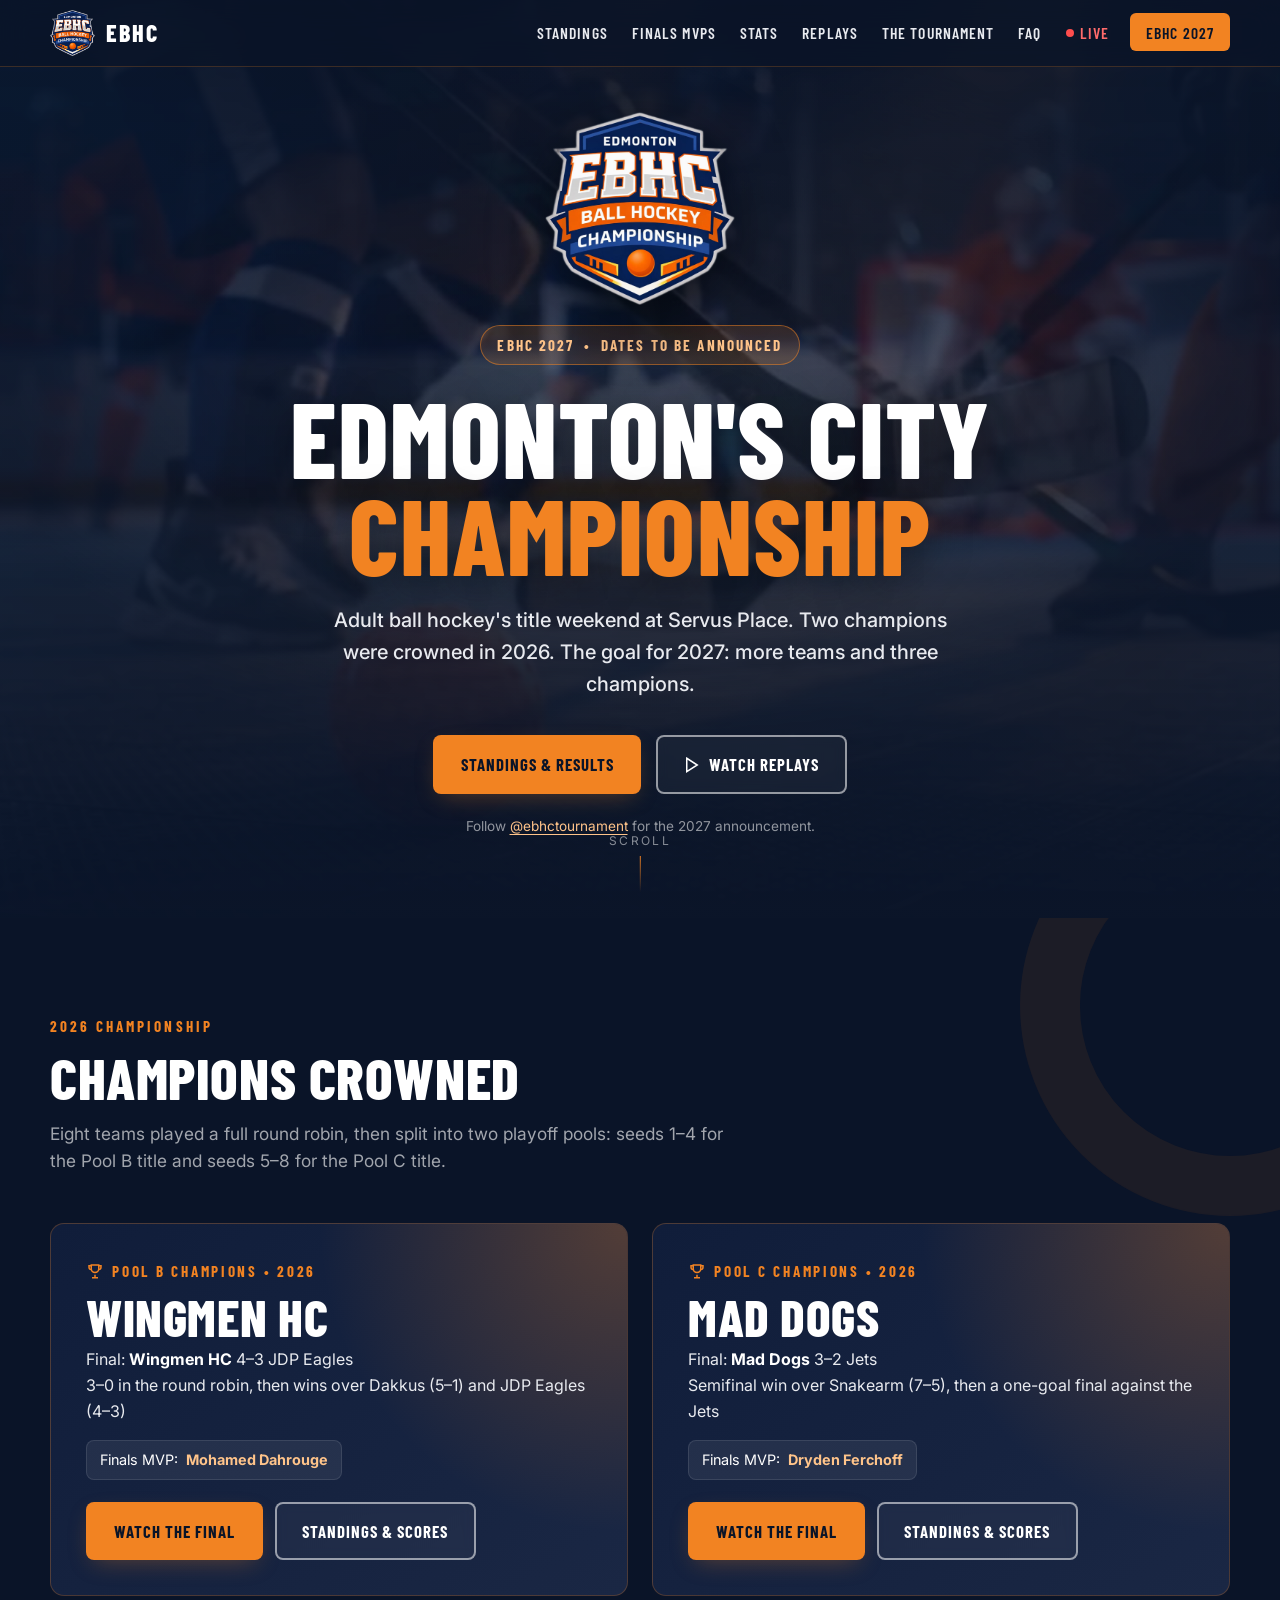
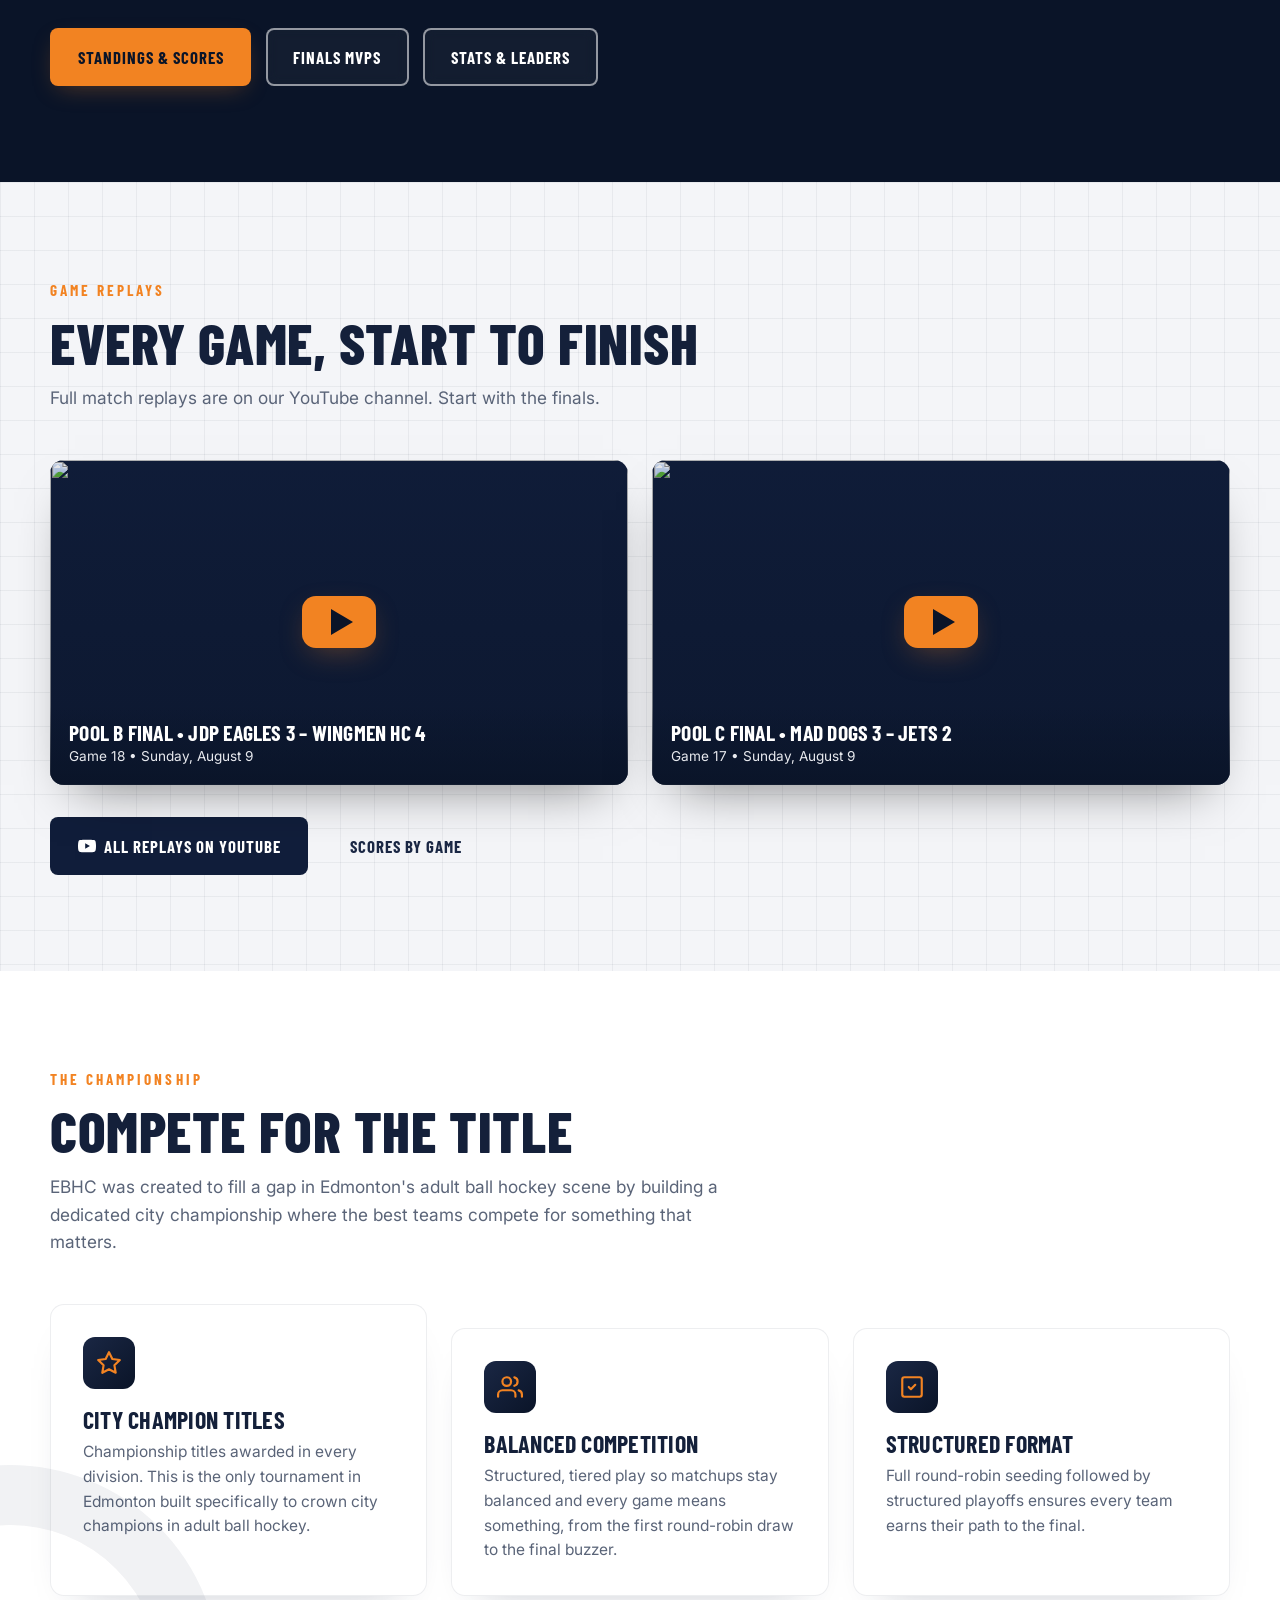
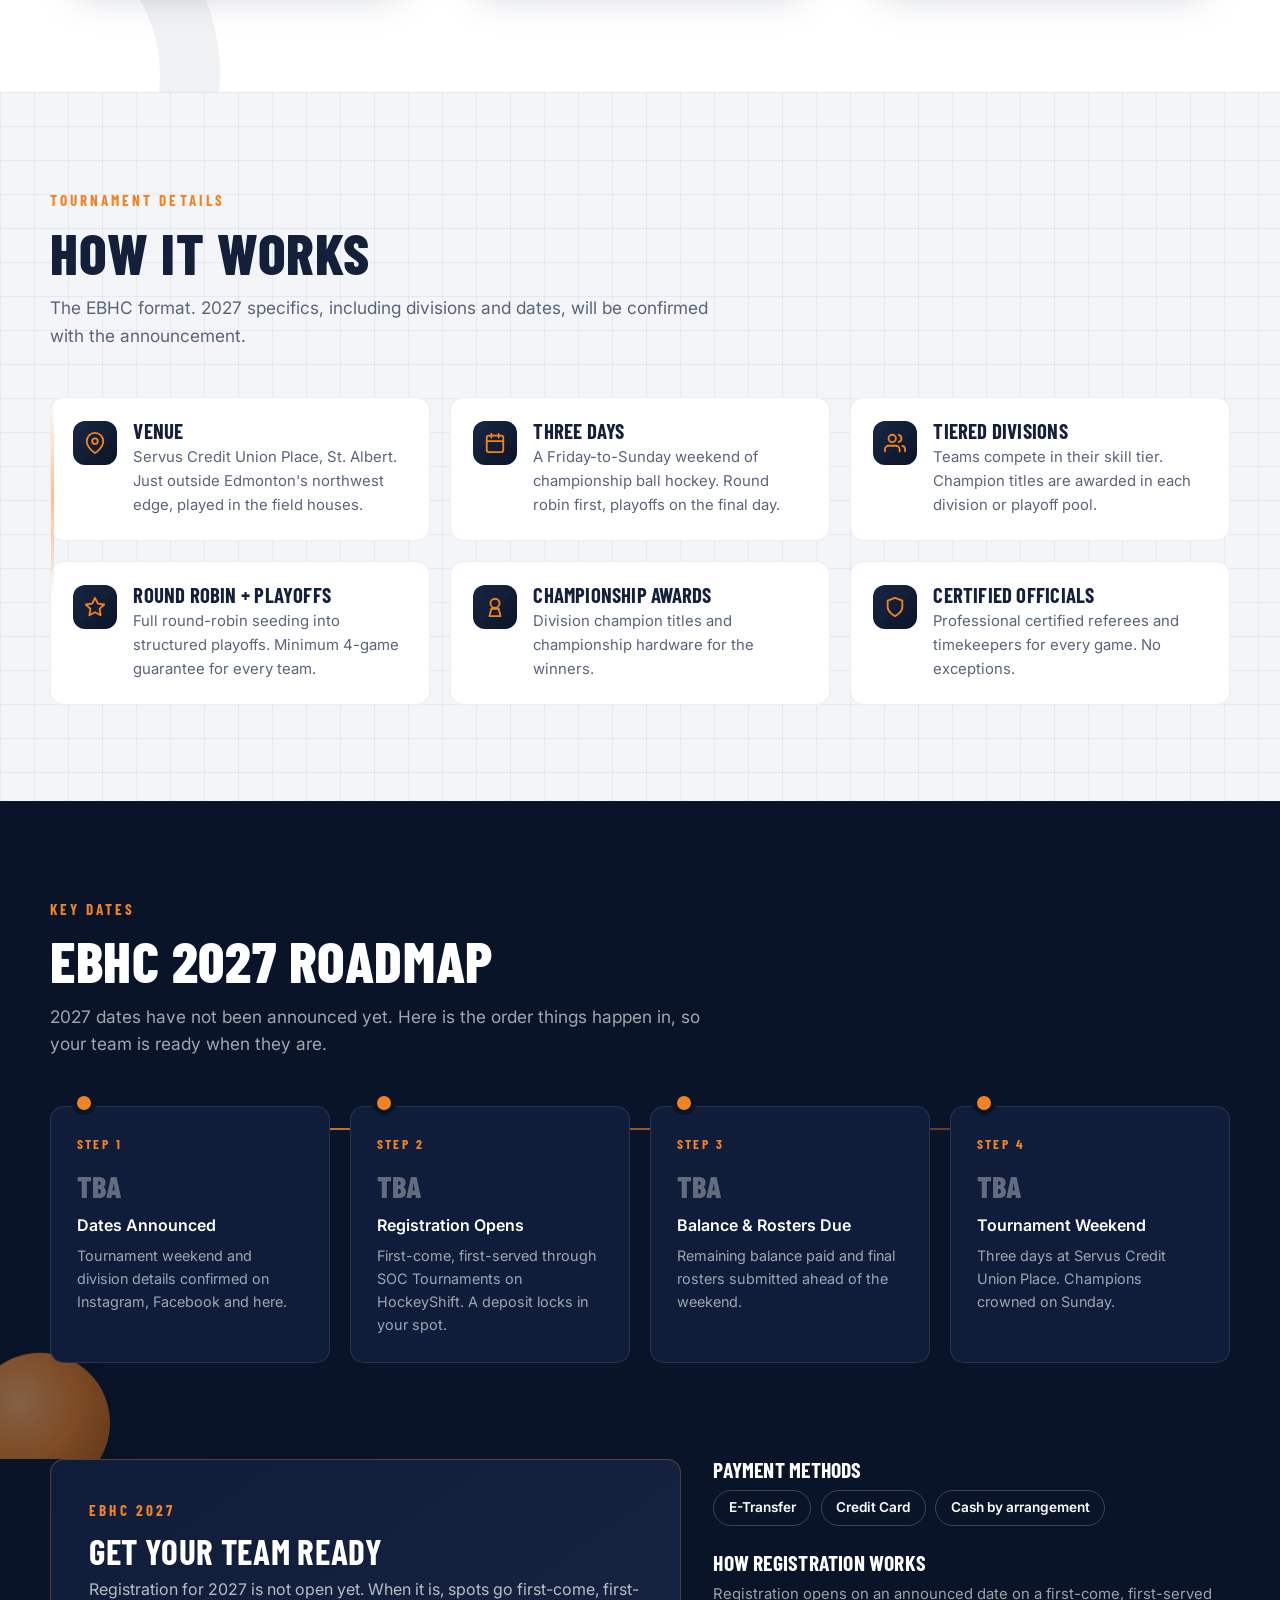
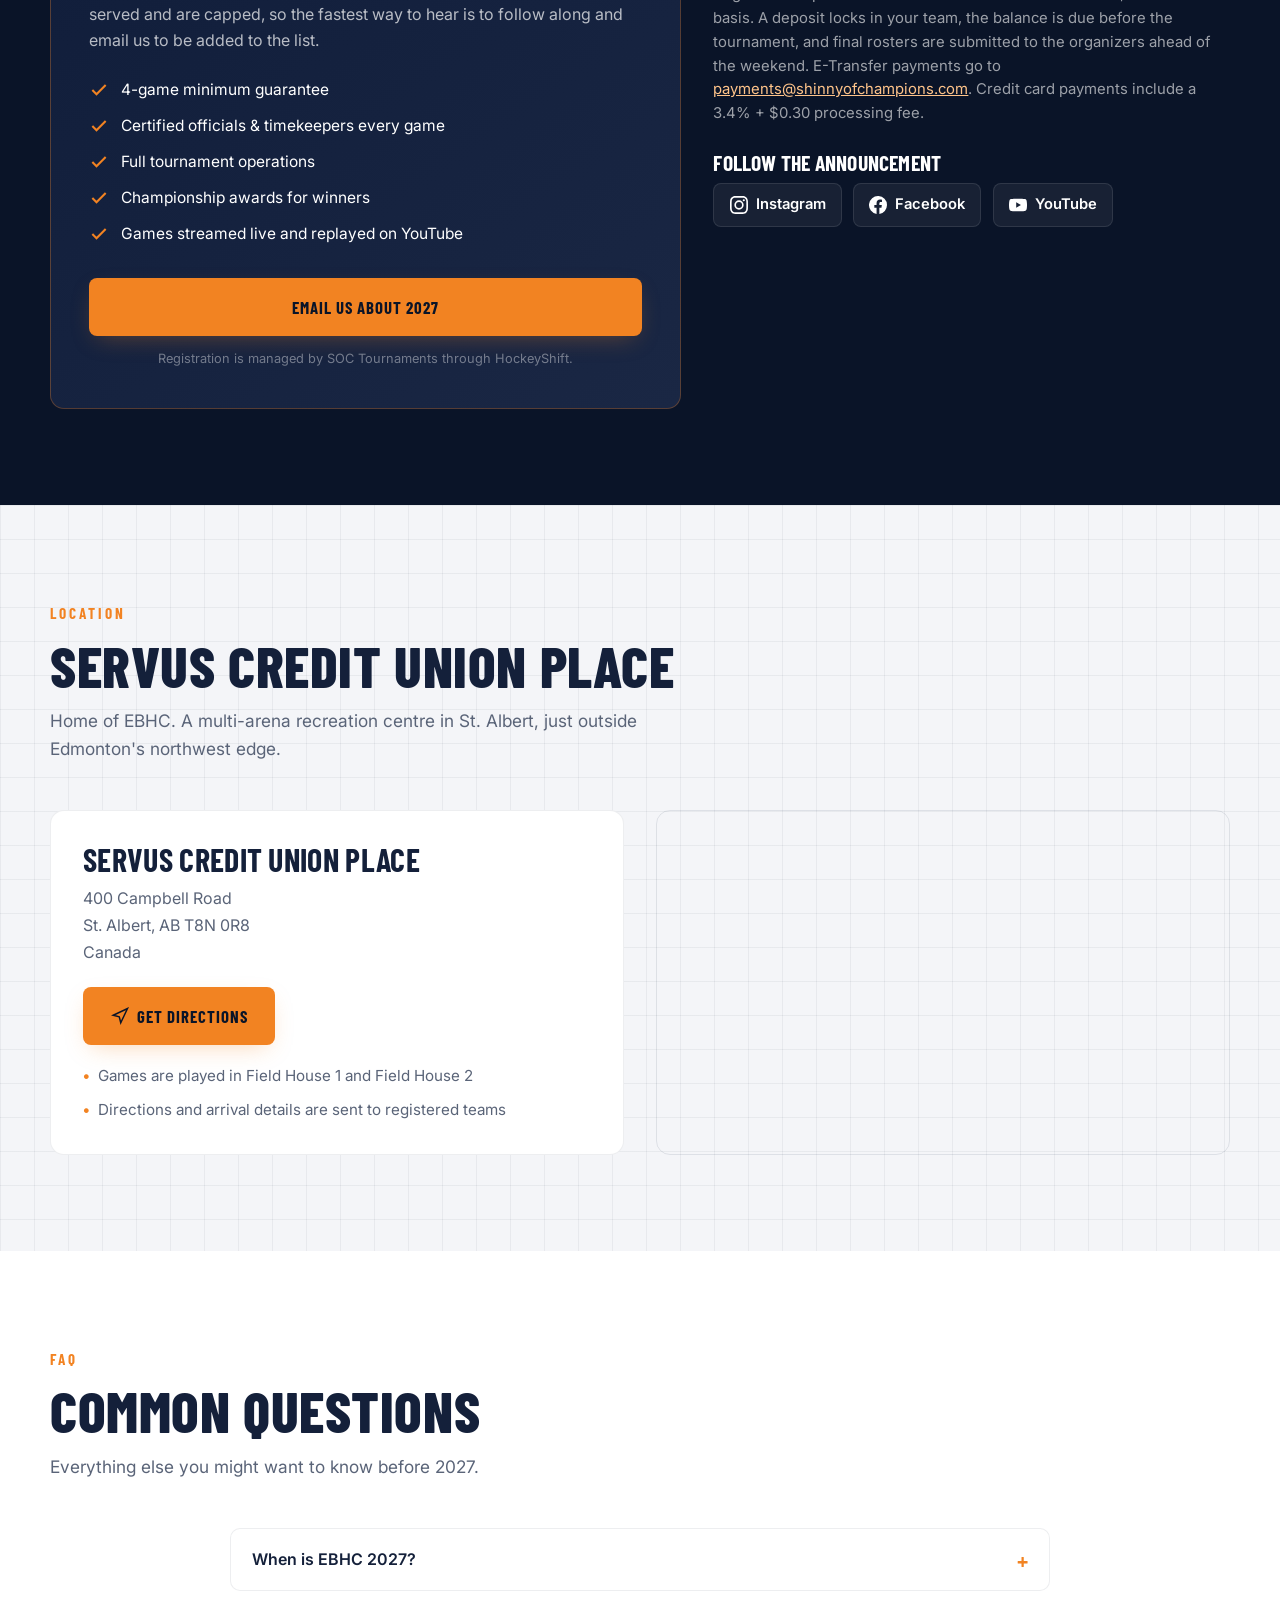
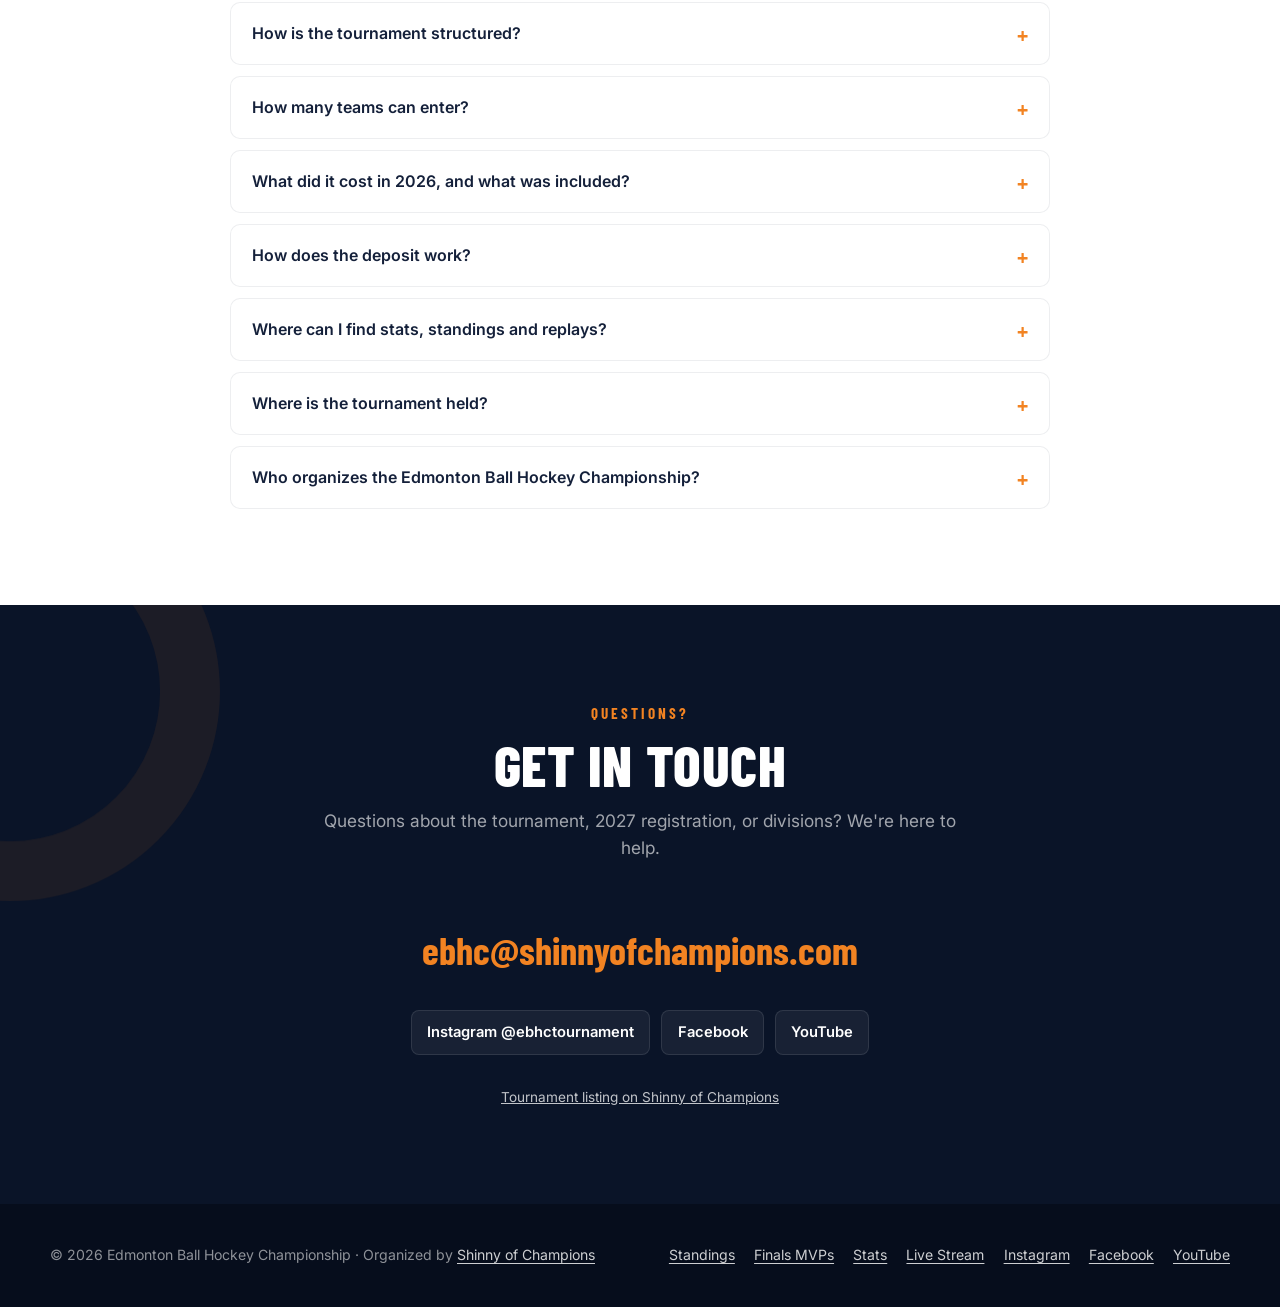
==== index.html @ 2a16b33c "Data-driven season pages: standings, Finals MVPs, stats with year filter - data/seasons.json holds e" ====
<!DOCTYPE html>
<html lang="en">
<head>
  <meta charset="UTF-8">
  <meta name="viewport" content="width=device-width, initial-scale=1.0">
  <title>EBHC - Edmonton Ball Hockey Championship | 2026 Results, 2027 Dates TBA</title>
  <meta name="description" content="Edmonton's premier adult ball hockey tournament at Servus Credit Union Place, St. Albert. 2026 results, standings, stats and full game replays. EBHC 2027 dates to be announced.">
  <link rel="canonical" href="https://ebhctournament.ca/">
  <meta name="theme-color" content="#0a1428">
  <link rel="icon" type="image/png" href="favicon.png">
  <link rel="apple-touch-icon" href="apple-touch-icon.png">

  <meta property="og:type" content="website">
  <meta property="og:site_name" content="EBHC - Edmonton Ball Hockey Championship">
  <meta property="og:title" content="EBHC - Edmonton Ball Hockey Championship">
  <meta property="og:description" content="Edmonton's city championship for adult ball hockey. 2026 results, standings, stats and full replays. 2027 dates to be announced.">
  <meta property="og:url" content="https://ebhctournament.ca/">
  <meta property="og:image" content="https://ebhctournament.ca/assets/og.jpg">
  <meta property="og:image:width" content="1200">
  <meta property="og:image:height" content="630">
  <meta name="twitter:card" content="summary_large_image">
  <meta name="twitter:title" content="EBHC - Edmonton Ball Hockey Championship">
  <meta name="twitter:description" content="2026 results, standings, stats and full replays. EBHC 2027 dates to be announced.">
  <meta name="twitter:image" content="https://ebhctournament.ca/assets/og.jpg">

  <link rel="preconnect" href="https://fonts.googleapis.com">
  <link rel="preconnect" href="https://fonts.gstatic.com" crossorigin>
  <link href="https://fonts.googleapis.com/css2?family=Barlow+Condensed:wght@600;700;800&family=Inter:wght@400;500;600;700&display=swap" rel="stylesheet">
  <link rel="preload" as="image" href="assets/hero-poster.jpg">
  <link rel="stylesheet" href="assets/site.css">

  <script type="application/ld+json">
  {
    "@context": "https://schema.org",
    "@graph": [
      {
        "@type": "SportsOrganization",
        "@id": "https://ebhctournament.ca/#org",
        "name": "Edmonton Ball Hockey Championship",
        "alternateName": "EBHC",
        "url": "https://ebhctournament.ca/",
        "logo": "https://ebhctournament.ca/assets/logo.png",
        "email": "ebhc@shinnyofchampions.com",
        "sameAs": [
          "https://www.instagram.com/ebhctournament/",
          "https://www.facebook.com/ebhctournament",
          "https://www.youtube.com/@ebhctournament"
        ],
        "parentOrganization": { "@type": "Organization", "name": "Shinny of Champions", "url": "https://shinnyofchampions.com" }
      },
      {
        "@type": "SportsEvent",
        "name": "Edmonton Ball Hockey Championship 2026",
        "sport": "Ball hockey",
        "startDate": "2026-08-07",
        "endDate": "2026-08-09",
        "eventStatus": "https://schema.org/EventScheduled",
        "eventAttendanceMode": "https://schema.org/OfflineEventAttendanceMode",
        "organizer": { "@id": "https://ebhctournament.ca/#org" },
        "location": {
          "@type": "Place",
          "name": "Servus Credit Union Place",
          "address": { "@type": "PostalAddress", "streetAddress": "400 Campbell Road", "addressLocality": "St. Albert", "addressRegion": "AB", "postalCode": "T8N 0R8", "addressCountry": "CA" }
        },
        "url": "https://ebhctournament.ca/standings/?year=2026"
      }
    ]
  }
  </script>

  <style>
    *, *::before, *::after { margin: 0; padding: 0; box-sizing: border-box; }
    :root {
      --navy-900: #0a1428;
      --navy-800: #101d3a;
      --navy-700: #1a2744;
      --navy-600: #243556;
      --orange: #f28322;
      --orange-deep: #d96f12;
      --orange-glow: rgba(242,131,34,.35);
      --silver: #c0c4cc;
      --silver-light: #e8eaef;
      --white: #ffffff;
      --off-white: #f4f5f8;
      --text: #14203a;
      --muted: #5a6478;
      --line: rgba(255,255,255,.1);
      --radius: 14px;
      --head: 'Barlow Condensed', 'Oswald', Impact, sans-serif;
      --body: 'Inter', system-ui, -apple-system, sans-serif;
    }
    html { scroll-behavior: smooth; -webkit-text-size-adjust: 100%; overflow-x: hidden; }
    body { font-family: var(--body); color: var(--text); background: var(--white); line-height: 1.6; overflow-x: hidden; }
    img, video { max-width: 100%; display: block; }
    a { color: inherit; }
    h1, h2, h3, .h { font-family: var(--head); text-transform: uppercase; letter-spacing: .01em; line-height: 1; }
    .container { width: min(1180px, 100% - 2.5rem); margin-inline: auto; }
    .sr-only { position: absolute; width: 1px; height: 1px; overflow: hidden; clip: rect(0 0 0 0); }

    /* Buttons */
    .btn { display: inline-flex; align-items: center; justify-content: center; gap: .5rem; font-family: var(--head); font-weight: 700; text-transform: uppercase; letter-spacing: .06em; font-size: 1.05rem; padding: .85rem 1.6rem; border-radius: 8px; text-decoration: none; transition: transform .2s ease, box-shadow .2s ease, background .2s ease, color .2s ease; border: 2px solid transparent; cursor: pointer; }
    .btn-primary { background: var(--orange); color: var(--navy-900); box-shadow: 0 8px 24px -8px var(--orange-glow); }
    .btn-primary:hover { background: #ff9436; transform: translateY(-2px); box-shadow: 0 14px 30px -10px var(--orange-glow); }
    .btn-outline { border-color: rgba(255,255,255,.55); color: var(--white); background: rgba(255,255,255,.04); backdrop-filter: blur(6px); }
    .btn-outline:hover { border-color: var(--white); background: rgba(255,255,255,.12); transform: translateY(-2px); }
    .btn-dark { background: var(--navy-800); color: var(--white); }
    .btn-dark:hover { background: var(--navy-700); transform: translateY(-2px); }
    .btn svg { width: 18px; height: 18px; }

    /* NAV */
    nav.top { position: fixed; inset: 0 0 auto 0; z-index: 100; background: rgba(10,20,40,.72); backdrop-filter: blur(14px); -webkit-backdrop-filter: blur(14px); border-bottom: 1px solid rgba(242,131,34,.22); transition: background .3s ease; }
    nav.top.solid { background: rgba(10,20,40,.95); }
    .nav-inner { display: flex; align-items: center; justify-content: space-between; gap: 1rem; height: 66px; }
    .nav-logo { display: flex; align-items: center; gap: .65rem; text-decoration: none; color: var(--white); }
    .nav-logo img { height: 46px; width: auto; }
    .nav-logo span { font-family: var(--head); font-weight: 800; font-size: 1.5rem; letter-spacing: .08em; }
    .nav-links { display: flex; list-style: none; gap: .1rem; align-items: center; }
    .nav-links a { color: var(--silver-light); text-decoration: none; font-family: var(--head); font-weight: 600; text-transform: uppercase; letter-spacing: .07em; font-size: .98rem; padding: .55rem .7rem; border-radius: 6px; transition: color .2s, background .2s; white-space: nowrap; }
    .nav-links a:hover { color: var(--orange); background: rgba(255,255,255,.05); }
    .nav-links .nav-live { color: #ff6b6b; display: inline-flex; align-items: center; gap: .4rem; }
    .nav-live-dot { width: 8px; height: 8px; border-radius: 50%; background: #ff4d4d; box-shadow: 0 0 0 0 rgba(255,77,77,.6); animation: pulse 1.6s infinite; }
    @keyframes pulse { 0% { box-shadow: 0 0 0 0 rgba(255,77,77,.6);} 70% { box-shadow: 0 0 0 8px rgba(255,77,77,0);} 100% { box-shadow: 0 0 0 0 rgba(255,77,77,0);} }
    .nav-links .nav-cta { background: var(--orange); color: var(--navy-900); margin-left: .5rem; padding: .6rem 1rem; }
    .nav-links .nav-cta:hover { background: #ff9436; color: var(--navy-900); }
    .nav-toggle { display: none; background: none; border: 0; width: 44px; height: 44px; cursor: pointer; flex-direction: column; justify-content: center; align-items: center; gap: 5px; }
    .nav-toggle span { display: block; width: 24px; height: 2px; background: var(--white); border-radius: 2px; transition: transform .25s, opacity .25s; }
    .nav-toggle[aria-expanded="true"] span:nth-child(1) { transform: translateY(7px) rotate(45deg); }
    .nav-toggle[aria-expanded="true"] span:nth-child(2) { opacity: 0; }
    .nav-toggle[aria-expanded="true"] span:nth-child(3) { transform: translateY(-7px) rotate(-45deg); }

    /* HERO */
    .hero { position: relative; min-height: 100svh; display: grid; place-items: center; overflow: hidden; background: var(--navy-900); color: var(--white); text-align: center; padding: 7rem 0 5rem; isolation: isolate; }
    .hero-media { position: absolute; inset: -12% 0; z-index: -3; will-change: transform; }
    .hero-media video, .hero-media img { width: 100%; height: 100%; object-fit: cover; object-position: center 60%; }
    .hero-media img { position: absolute; inset: 0; }
    .hero-shade { position: absolute; inset: 0; z-index: -2; background:
      radial-gradient(ellipse 70% 60% at 50% 45%, rgba(10,20,40,.25), rgba(10,20,40,.78) 70%),
      linear-gradient(180deg, rgba(10,20,40,.72) 0%, rgba(10,20,40,.35) 40%, rgba(10,20,40,.95) 100%); }
    .hero-content { position: relative; max-width: 900px; padding: 0 1.25rem; }
    .hero-logo { width: 190px; height: auto; margin: 0 auto 1.25rem; filter: drop-shadow(0 18px 30px rgba(0,0,0,.55)); }
    .hero-badge { display: inline-flex; align-items: center; gap: .6rem; background: rgba(242,131,34,.14); border: 1px solid rgba(242,131,34,.5); color: #ffc48a; font-family: var(--head); font-weight: 700; letter-spacing: .14em; text-transform: uppercase; font-size: .95rem; padding: .45rem 1rem; border-radius: 999px; margin-bottom: 1.4rem; }
    .hero h1 { font-size: clamp(3rem, 8.5vw, 6.6rem); font-weight: 800; line-height: .92; text-shadow: 0 10px 40px rgba(0,0,0,.5); }
    .hero h1 .highlight { color: var(--orange); }
    .hero-sub { margin: 1.4rem auto 0; max-width: 640px; font-size: clamp(1.05rem, 1.6vw, 1.25rem); color: var(--silver-light); font-weight: 500; }
    .hero-actions { display: flex; gap: .9rem; justify-content: center; flex-wrap: wrap; margin-top: 2.2rem; }
    .hero-note { margin-top: 1.4rem; font-size: .85rem; color: rgba(255,255,255,.55); }
    .hero-note a { color: #ffc48a; text-decoration: underline; text-underline-offset: 3px; }
    .scroll-cue { position: absolute; bottom: 1.6rem; left: 50%; transform: translateX(-50%); color: rgba(255,255,255,.5); font-size: .75rem; letter-spacing: .2em; text-transform: uppercase; display: flex; flex-direction: column; align-items: center; gap: .4rem; }
    .scroll-cue i { width: 1px; height: 36px; background: linear-gradient(var(--orange), transparent); animation: drop 1.8s infinite; }
    @keyframes drop { 0% { transform: scaleY(0); transform-origin: top;} 50% { transform: scaleY(1); transform-origin: top;} 51% { transform-origin: bottom;} 100% { transform: scaleY(0); transform-origin: bottom;} }

    /* Sections */
    section { padding: 6rem 0; position: relative; overflow: hidden; }
    .section-label { display: inline-block; font-family: var(--head); font-weight: 700; text-transform: uppercase; letter-spacing: .2em; color: var(--orange); font-size: .95rem; margin-bottom: .7rem; }
    .section-title { font-size: clamp(2.3rem, 5vw, 3.6rem); font-weight: 800; margin-bottom: .8rem; }
    .section-sub { color: var(--muted); max-width: 680px; font-size: 1.08rem; margin-bottom: 3rem; }
    .stats-links { display: flex; gap: .9rem; flex-wrap: wrap; margin-top: 2rem; }
    .dark { background: var(--navy-900); color: var(--white); }
    .dark .section-sub { color: rgba(255,255,255,.62); }
    .court { background-color: var(--off-white); background-image: linear-gradient(rgba(26,39,68,.06) 1px, transparent 1px), linear-gradient(90deg, rgba(26,39,68,.06) 1px, transparent 1px); background-size: 34px 34px; }

    /* Reveal */
    .rv { opacity: 0; transform: translateY(26px); transition: opacity .7s ease, transform .7s cubic-bezier(.2,.7,.2,1); }
    .rv.in { opacity: 1; transform: none; }
    .rv-d1 { transition-delay: .08s } .rv-d2 { transition-delay: .16s } .rv-d3 { transition-delay: .24s }

    /* Parallax decorations */
    .deco { position: absolute; pointer-events: none; will-change: transform; }
    .deco-ring { width: 420px; height: 420px; border-radius: 50%; border: 60px solid rgba(242,131,34,.08); right: -160px; top: -120px; }
    .deco-ring.blue { border-color: rgba(26,39,68,.06); left: -200px; right: auto; top: auto; bottom: -180px; }
    .deco-line { width: 3px; height: 200px; background: linear-gradient(transparent, var(--orange), transparent); left: 4%; top: 30%; opacity: .5; }
    .deco-ball { width: 90px; height: 90px; border-radius: 50%; background: radial-gradient(circle at 35% 35%, #ffb066, var(--orange) 45%, #a44f07); box-shadow: 0 20px 40px -15px rgba(0,0,0,.5); opacity: .9; }

    /* CARDS */
    .grid-3 { display: grid; grid-template-columns: repeat(3, 1fr); gap: 1.5rem; }
    .card { background: var(--white); border-radius: var(--radius); padding: 2rem; border: 1px solid rgba(26,39,68,.08); box-shadow: 0 20px 40px -30px rgba(26,39,68,.35); transition: transform .25s, box-shadow .25s; }
    .card:hover { transform: translateY(-4px); box-shadow: 0 28px 50px -30px rgba(26,39,68,.45); }
    .icon { width: 52px; height: 52px; border-radius: 12px; background: linear-gradient(135deg, var(--navy-700), var(--navy-900)); display: grid; place-items: center; margin-bottom: 1.2rem; }
    .icon svg { width: 26px; height: 26px; stroke: var(--orange); fill: none; stroke-width: 2; stroke-linecap: round; stroke-linejoin: round; }
    .card h3 { font-size: 1.5rem; margin-bottom: .5rem; }
    .card p { color: var(--muted); font-size: .97rem; }

    /* DETAILS */
    .details-grid { display: grid; grid-template-columns: repeat(3, 1fr); gap: 1.25rem; }
    .detail { display: flex; gap: 1rem; padding: 1.4rem; border-radius: var(--radius); background: var(--white); border: 1px solid rgba(26,39,68,.08); }
    .detail .icon { width: 44px; height: 44px; flex-shrink: 0; margin: 0; }
    .detail .icon svg { width: 22px; height: 22px; }
    .detail h3 { font-size: 1.3rem; margin-bottom: .3rem; }
    .detail p { color: var(--muted); font-size: .93rem; }

    /* ROADMAP */
    .timeline { display: grid; grid-template-columns: repeat(4, 1fr); gap: 1.25rem; position: relative; }
    .timeline::before { content: ""; position: absolute; left: 4%; right: 4%; top: 22px; height: 2px; background: linear-gradient(90deg, var(--orange), rgba(242,131,34,.2)); }
    .tl { background: var(--navy-800); border: 1px solid var(--line); border-radius: var(--radius); padding: 1.6rem; position: relative; }
    .tl::before { content: ""; position: absolute; top: -4px; left: 1.6rem; width: 14px; height: 14px; border-radius: 50%; background: var(--orange); box-shadow: 0 0 0 5px var(--navy-900); transform: translateY(-50%); }
    .tl-step { font-family: var(--head); text-transform: uppercase; letter-spacing: .18em; color: var(--orange); font-size: .85rem; font-weight: 700; }
    .tl-date { font-family: var(--head); font-size: 1.9rem; font-weight: 800; margin: .45rem 0 .2rem; }
    .tl-title { font-weight: 600; }
    .tl-desc { color: rgba(255,255,255,.6); font-size: .9rem; margin-top: .3rem; }
    .tba { color: rgba(255,255,255,.35); }

    /* REGISTRATION */
    .reg-layout { display: grid; grid-template-columns: 1.1fr .9fr; gap: 2rem; align-items: start; }
    .reg-card { background: linear-gradient(145deg, var(--navy-800), var(--navy-700)); border: 1px solid rgba(242,131,34,.3); border-radius: var(--radius); padding: 2.4rem; }
    .reg-card h3 { font-size: 2.2rem; margin-bottom: .5rem; }
    .reg-card p { color: rgba(255,255,255,.7); }
    .reg-features { list-style: none; margin: 1.5rem 0 2rem; display: grid; gap: .7rem; }
    .reg-features li { display: flex; gap: .7rem; align-items: flex-start; font-size: .97rem; }
    .reg-features svg { width: 20px; height: 20px; flex-shrink: 0; stroke: var(--orange); fill: none; stroke-width: 2.5; margin-top: 2px; }
    .reg-info h3 { font-size: 1.35rem; margin-bottom: .6rem; }
    .reg-info p { color: rgba(255,255,255,.6); font-size: .93rem; margin-bottom: 1.6rem; }
    .reg-info a { color: #ffc48a; }
    .chips { display: flex; gap: .6rem; flex-wrap: wrap; margin-bottom: 1.6rem; }
    .chip { border: 1px solid rgba(255,255,255,.2); padding: .4rem .9rem; border-radius: 999px; font-size: .85rem; font-weight: 600; }
    .social-row { display: flex; gap: .7rem; flex-wrap: wrap; }
    .social-row a { display: inline-flex; align-items: center; gap: .5rem; text-decoration: none; color: var(--white); background: rgba(255,255,255,.06); border: 1px solid var(--line); padding: .6rem .95rem; border-radius: 8px; font-weight: 600; font-size: .92rem; transition: background .2s, border-color .2s; }
    .social-row a:hover { background: rgba(242,131,34,.14); border-color: rgba(242,131,34,.5); }
    .social-row svg { width: 18px; height: 18px; fill: currentColor; }

    /* VENUE */
    .venue-layout { display: grid; grid-template-columns: 1fr 1fr; gap: 2rem; align-items: stretch; }
    .venue-info { padding: 2rem; border-radius: var(--radius); background: var(--white); border: 1px solid rgba(26,39,68,.08); }
    .venue-info h3 { font-size: 2rem; }
    .venue-info address { font-style: normal; color: var(--muted); margin: .6rem 0 1.3rem; line-height: 1.7; }
    .venue-map { border-radius: var(--radius); overflow: hidden; min-height: 320px; border: 1px solid rgba(26,39,68,.1); }
    .venue-map iframe { width: 100%; height: 100%; min-height: 320px; border: 0; }
    .venue-list { list-style: none; display: grid; gap: .55rem; color: var(--muted); font-size: .95rem; margin-top: 1.2rem; }
    .venue-list li::before { content: "•"; color: var(--orange); font-weight: 800; margin-right: .5rem; }

    /* FAQ */
    .faq-grid { max-width: 820px; margin: 0 auto; display: grid; gap: .7rem; }
    .faq { background: var(--white); border: 1px solid rgba(26,39,68,.08); border-radius: 10px; overflow: hidden; }
    .faq summary { list-style: none; cursor: pointer; display: flex; justify-content: space-between; align-items: center; gap: 1rem; padding: 1.1rem 1.3rem; font-weight: 600; }
    .faq summary::-webkit-details-marker { display: none; }
    .faq summary::after { content: "+"; font-family: var(--head); font-size: 1.6rem; color: var(--orange); line-height: 1; transition: transform .25s; }
    .faq[open] summary::after { transform: rotate(45deg); }
    .faq p { padding: 0 1.3rem 1.2rem; color: var(--muted); font-size: .95rem; }
    .faq a { color: var(--orange-deep); }

    /* CONTACT */
    .cta { text-align: center; }
    .contact-email { display: inline-block; font-family: var(--head); font-weight: 700; font-size: clamp(1.4rem, 3.5vw, 2.4rem); color: var(--orange); text-decoration: none; margin: .6rem 0 1.8rem; word-break: break-all; }
    .contact-email:hover { text-decoration: underline; }
    .cta .social-row { justify-content: center; }

    footer { background: #060d1c; color: rgba(255,255,255,.55); padding: 2.5rem 0; font-size: .88rem; }
    .foot { display: flex; justify-content: space-between; gap: 1rem; flex-wrap: wrap; align-items: center; }
    .foot a { color: rgba(255,255,255,.8); text-decoration: underline; text-underline-offset: 3px; }
    .foot a:hover { color: var(--orange); }
    .foot-links { display: flex; gap: 1.2rem; flex-wrap: wrap; }

    .mobile-cta { display: none; }

    @media (max-width: 960px) {
      .grid-3, .details-grid, .reg-layout, .venue-layout { grid-template-columns: 1fr 1fr; }
      .timeline { grid-template-columns: 1fr 1fr; }
      .timeline::before { display: none; }
    }
    @media (max-width: 760px) {
      .nav-toggle { display: flex; }
      .nav-links { position: fixed; top: 66px; left: 0; right: 0; background: rgba(10,20,40,.98); flex-direction: column; align-items: stretch; padding: .8rem 1.25rem 1.2rem; gap: .2rem; transform: translateY(-8px); opacity: 0; pointer-events: none; transition: opacity .2s, transform .2s; border-bottom: 1px solid rgba(242,131,34,.25); }
      .nav-links.open { opacity: 1; transform: none; pointer-events: auto; }
      .nav-links a { display: block; padding: .8rem .5rem; font-size: 1.1rem; }
      .nav-links .nav-cta { margin: .5rem 0 0; text-align: center; }
      section { padding: 4.2rem 0; }
      .grid-3, .details-grid, .reg-layout, .venue-layout, .timeline { grid-template-columns: 1fr; }
      .hero { padding-top: 6rem; }
      .hero-logo { width: 140px; }
      .champ { padding: 1.6rem; }
      .reg-card { padding: 1.8rem; }
      .mobile-cta { display: block; position: fixed; bottom: 0; left: 0; right: 0; z-index: 90; padding: .7rem 1rem calc(.7rem + env(safe-area-inset-bottom)); background: rgba(10,20,40,.92); backdrop-filter: blur(10px); border-top: 1px solid rgba(242,131,34,.3); }
      .mobile-cta .btn { width: 100%; }
      body { padding-bottom: 72px; }
    }
    @media (prefers-reduced-motion: reduce) {
      html { scroll-behavior: auto; }
      .rv { opacity: 1; transform: none; transition: none; }
      .scroll-cue i, .nav-live-dot { animation: none; }
      .btn, .card { transition: none; }
    }
  </style>
</head>
<body data-root="">

<nav class="top" aria-label="Main">
  <div class="container nav-inner">
    <a href="#top" class="nav-logo"><img src="assets/logo-160.png" alt="EBHC shield logo" width="160" height="181"><span>EBHC</span></a>
    <button class="nav-toggle" aria-expanded="false" aria-controls="navlinks" aria-label="Toggle menu"><span></span><span></span><span></span></button>
    <ul class="nav-links" id="navlinks">
      <li><a href="standings/">Standings</a></li>
      <li><a href="mvps/">Finals MVPs</a></li>
      <li><a href="stats/">Stats</a></li>
      <li><a href="#replays">Replays</a></li>
      <li><a href="#experience">The Tournament</a></li>
      <li><a href="#faq">FAQ</a></li>
      <li><a href="live/" class="nav-live"><span class="nav-live-dot"></span>Live</a></li>
      <li><a href="#registration" class="nav-cta">EBHC 2027</a></li>
    </ul>
  </div>
</nav>

<!-- HERO -->
<header class="hero" id="top">
  <div class="hero-media" data-depth="0.35">
    <img src="assets/hero-poster.jpg" alt="" aria-hidden="true" fetchpriority="high">
    <video id="heroVideo" muted loop playsinline autoplay preload="metadata" poster="assets/hero-poster.jpg" aria-hidden="true"></video>
  </div>
  <div class="hero-shade"></div>
  <div class="hero-content">
    <img src="assets/logo.png" alt="Edmonton Ball Hockey Championship" class="hero-logo" width="520" height="588">
    <div class="hero-badge"><span>EBHC 2027</span> &bull; <span>Dates to be announced</span></div>
    <h1>Edmonton's City <span class="highlight">Championship</span></h1>
    <p class="hero-sub">Adult ball hockey's title weekend at Servus Place. Two champions were crowned in 2026. The goal for 2027: more teams and three champions.</p>
    <div class="hero-actions">
      <a href="standings/" class="btn btn-primary">Standings &amp; Results</a>
      <a href="#replays" class="btn btn-outline"><svg viewBox="0 0 24 24" fill="none" stroke="currentColor" stroke-width="2"><polygon points="5 3 19 12 5 21 5 3"/></svg>Watch Replays</a>
    </div>
    <p class="hero-note">Follow <a href="https://www.instagram.com/ebhctournament/" target="_blank" rel="noopener">@ebhctournament</a> for the 2027 announcement.</p>
  </div>
  <div class="scroll-cue" aria-hidden="true">Scroll<i></i></div>
</header>

<!-- LATEST CHAMPIONSHIP -->
<section id="results" class="dark">
  <div class="deco deco-ring" data-depth="0.12" aria-hidden="true"></div>
  <div class="container">
    <span class="section-label rv"><span data-slot="year">Latest</span> Championship</span>
    <h2 class="section-title rv">Champions Crowned</h2>
    <p class="section-sub rv" data-slot="format">Results from the most recent EBHC.</p>
    <div class="rv" data-slot="champions"></div>
    <div class="stats-links rv">
      <a class="btn btn-primary" href="standings/">Standings &amp; Scores</a>
      <a class="btn btn-outline" href="mvps/">Finals MVPs</a>
      <a class="btn btn-outline" href="stats/">Stats &amp; Leaders</a>
    </div>
  </div>
</section>

<!-- REPLAYS -->
<section id="replays" class="court">
  <div class="container">
    <span class="section-label rv">Game Replays</span>
    <h2 class="section-title rv">Every Game, Start to Finish</h2>
    <p class="section-sub rv">Full match replays are on our YouTube channel. Start with the finals.</p>
    <div class="rv" data-slot="replays"></div>
    <div class="stats-links rv">
      <a class="btn btn-dark" href="https://www.youtube.com/@ebhctournament" target="_blank" rel="noopener"><svg viewBox="0 0 24 24" fill="currentColor"><path d="M23.5 6.2a3 3 0 0 0-2.1-2.1C19.5 3.6 12 3.6 12 3.6s-7.5 0-9.4.5A3 3 0 0 0 .5 6.2 31 31 0 0 0 0 12a31 31 0 0 0 .5 5.8 3 3 0 0 0 2.1 2.1c1.9.5 9.4.5 9.4.5s7.5 0 9.4-.5a3 3 0 0 0 2.1-2.1A31 31 0 0 0 24 12a31 31 0 0 0-.5-5.8zM9.6 15.6V8.4l6.3 3.6-6.3 3.6z"/></svg>All Replays on YouTube</a>
      <a class="btn btn-ghost" href="standings/#scores">Scores by Game</a>
    </div>
  </div>
</section>

<!-- THE TOURNAMENT -->
<section id="experience">
  <div class="deco deco-ring blue" data-depth="0.1" aria-hidden="true"></div>
  <div class="container">
    <span class="section-label rv">The Championship</span>
    <h2 class="section-title rv">Compete for the Title</h2>
    <p class="section-sub rv">EBHC was created to fill a gap in Edmonton's adult ball hockey scene by building a dedicated city championship where the best teams compete for something that matters.</p>
    <div class="grid-3">
      <div class="card rv">
        <div class="icon"><svg viewBox="0 0 24 24"><polygon points="12 2 15.09 8.26 22 9.27 17 14.14 18.18 21.02 12 17.77 5.82 21.02 7 14.14 2 9.27 8.91 8.26 12 2"/></svg></div>
        <h3>City Champion Titles</h3>
        <p>Championship titles awarded in every division. This is the only tournament in Edmonton built specifically to crown city champions in adult ball hockey.</p>
      </div>
      <div class="card rv rv-d1">
        <div class="icon"><svg viewBox="0 0 24 24"><path d="M17 21v-2a4 4 0 0 0-4-4H5a4 4 0 0 0-4 4v2"/><circle cx="9" cy="7" r="4"/><path d="M23 21v-2a4 4 0 0 0-3-3.87"/><path d="M16 3.13a4 4 0 0 1 0 7.75"/></svg></div>
        <h3>Balanced Competition</h3>
        <p>Structured, tiered play so matchups stay balanced and every game means something, from the first round-robin draw to the final buzzer.</p>
      </div>
      <div class="card rv rv-d2">
        <div class="icon"><svg viewBox="0 0 24 24"><path d="M9 12l2 2 4-4"/><rect x="3" y="3" width="18" height="18" rx="2"/></svg></div>
        <h3>Structured Format</h3>
        <p>Full round-robin seeding followed by structured playoffs ensures every team earns their path to the final.</p>
      </div>
    </div>
  </div>
</section>

<!-- FORMAT / DETAILS -->
<section id="details" class="court">
  <div class="deco deco-line" data-depth="0.3" aria-hidden="true"></div>
  <div class="container">
    <span class="section-label rv">Tournament Details</span>
    <h2 class="section-title rv">How It Works</h2>
    <p class="section-sub rv">The EBHC format. 2027 specifics, including divisions and dates, will be confirmed with the announcement.</p>
    <div class="details-grid">
      <div class="detail rv"><div class="icon"><svg viewBox="0 0 24 24"><path d="M21 10c0 7-9 13-9 13s-9-6-9-13a9 9 0 0 1 18 0z"/><circle cx="12" cy="10" r="3"/></svg></div><div><h3>Venue</h3><p>Servus Credit Union Place, St. Albert. Just outside Edmonton's northwest edge, played in the field houses.</p></div></div>
      <div class="detail rv rv-d1"><div class="icon"><svg viewBox="0 0 24 24"><path d="M8 2v4M16 2v4"/><rect x="3" y="4" width="18" height="18" rx="2"/><path d="M3 10h18"/></svg></div><div><h3>Three Days</h3><p>A Friday-to-Sunday weekend of championship ball hockey. Round robin first, playoffs on the final day.</p></div></div>
      <div class="detail rv rv-d2"><div class="icon"><svg viewBox="0 0 24 24"><path d="M17 21v-2a4 4 0 0 0-4-4H5a4 4 0 0 0-4 4v2"/><circle cx="9" cy="7" r="4"/><path d="M23 21v-2a4 4 0 0 0-3-3.87"/><path d="M16 3.13a4 4 0 0 1 0 7.75"/></svg></div><div><h3>Tiered Divisions</h3><p>Teams compete in their skill tier. Champion titles are awarded in each division or playoff pool.</p></div></div>
      <div class="detail rv"><div class="icon"><svg viewBox="0 0 24 24"><polygon points="12 2 15.09 8.26 22 9.27 17 14.14 18.18 21.02 12 17.77 5.82 21.02 7 14.14 2 9.27 8.91 8.26 12 2"/></svg></div><div><h3>Round Robin + Playoffs</h3><p>Full round-robin seeding into structured playoffs. Minimum 4-game guarantee for every team.</p></div></div>
      <div class="detail rv rv-d1"><div class="icon"><svg viewBox="0 0 24 24"><circle cx="12" cy="8" r="5"/><path d="M8 14h8l2 8H6l2-8z"/></svg></div><div><h3>Championship Awards</h3><p>Division champion titles and championship hardware for the winners.</p></div></div>
      <div class="detail rv rv-d2"><div class="icon"><svg viewBox="0 0 24 24"><path d="M12 22s8-4 8-10V5l-8-3-8 3v7c0 6 8 10 8 10z"/></svg></div><div><h3>Certified Officials</h3><p>Professional certified referees and timekeepers for every game. No exceptions.</p></div></div>
    </div>
  </div>
</section>

<!-- KEY DATES -->
<section id="dates" class="dark">
  <div class="deco deco-ball" style="left:-30px;bottom:10%;width:140px;height:140px;opacity:.5" data-depth="0.2" aria-hidden="true"></div>
  <div class="container">
    <span class="section-label rv">Key Dates</span>
    <h2 class="section-title rv">EBHC 2027 Roadmap</h2>
    <p class="section-sub rv">2027 dates have not been announced yet. Here is the order things happen in, so your team is ready when they are.</p>
    <div class="timeline">
      <div class="tl rv"><div class="tl-step">Step 1</div><div class="tl-date tba">TBA</div><div class="tl-title">Dates Announced</div><div class="tl-desc">Tournament weekend and division details confirmed on Instagram, Facebook and here.</div></div>
      <div class="tl rv rv-d1"><div class="tl-step">Step 2</div><div class="tl-date tba">TBA</div><div class="tl-title">Registration Opens</div><div class="tl-desc">First-come, first-served through SOC Tournaments on HockeyShift. A deposit locks in your spot.</div></div>
      <div class="tl rv rv-d2"><div class="tl-step">Step 3</div><div class="tl-date tba">TBA</div><div class="tl-title">Balance &amp; Rosters Due</div><div class="tl-desc">Remaining balance paid and final rosters submitted ahead of the weekend.</div></div>
      <div class="tl rv rv-d3"><div class="tl-step">Step 4</div><div class="tl-date tba">TBA</div><div class="tl-title">Tournament Weekend</div><div class="tl-desc">Three days at Servus Credit Union Place. Champions crowned on Sunday.</div></div>
    </div>
  </div>
</section>

<!-- REGISTRATION / 2027 -->
<section id="registration" class="dark" style="padding-top:0">
  <div class="container">
    <div class="reg-layout">
      <div class="reg-card rv">
        <span class="section-label">EBHC 2027</span>
        <h3>Get Your Team Ready</h3>
        <p>Registration for 2027 is not open yet. When it is, spots go first-come, first-served and are capped, so the fastest way to hear is to follow along and email us to be added to the list.</p>
        <ul class="reg-features">
          <li><svg viewBox="0 0 24 24"><path d="M20 6L9 17l-5-5"/></svg>4-game minimum guarantee</li>
          <li><svg viewBox="0 0 24 24"><path d="M20 6L9 17l-5-5"/></svg>Certified officials &amp; timekeepers every game</li>
          <li><svg viewBox="0 0 24 24"><path d="M20 6L9 17l-5-5"/></svg>Full tournament operations</li>
          <li><svg viewBox="0 0 24 24"><path d="M20 6L9 17l-5-5"/></svg>Championship awards for winners</li>
          <li><svg viewBox="0 0 24 24"><path d="M20 6L9 17l-5-5"/></svg>Games streamed live and replayed on YouTube</li>
        </ul>
        <a href="mailto:ebhc@shinnyofchampions.com?subject=EBHC%202027%20team%20interest" class="btn btn-primary" style="width:100%">Email Us About 2027</a>
        <p style="margin-top:.8rem;font-size:.8rem;color:rgba(255,255,255,.4);text-align:center">Registration is managed by SOC Tournaments through HockeyShift.</p>
      </div>
      <div class="reg-info rv rv-d1">
        <h3>Payment Methods</h3>
        <div class="chips"><span class="chip">E-Transfer</span><span class="chip">Credit Card</span><span class="chip">Cash by arrangement</span></div>
        <h3>How Registration Works</h3>
        <p>Registration opens on an announced date on a first-come, first-served basis. A deposit locks in your team, the balance is due before the tournament, and final rosters are submitted to the organizers ahead of the weekend. E-Transfer payments go to <a href="mailto:payments@shinnyofchampions.com">payments@shinnyofchampions.com</a>. Credit card payments include a 3.4% + $0.30 processing fee.</p>
        <h3>Follow the Announcement</h3>
        <div class="social-row">
          <a href="https://www.instagram.com/ebhctournament/" target="_blank" rel="noopener"><svg viewBox="0 0 24 24"><path d="M12 2.2c3.2 0 3.6 0 4.8.1 1.2.1 1.8.2 2.2.4.6.2 1 .5 1.4.9.4.4.7.8.9 1.4.2.4.4 1 .4 2.2.1 1.3.1 1.6.1 4.8s0 3.6-.1 4.8c-.1 1.2-.2 1.8-.4 2.2-.2.6-.5 1-.9 1.4-.4.4-.8.7-1.4.9-.4.2-1 .4-2.2.4-1.3.1-1.6.1-4.8.1s-3.6 0-4.8-.1c-1.2-.1-1.8-.2-2.2-.4-.6-.2-1-.5-1.4-.9-.4-.4-.7-.8-.9-1.4-.2-.4-.4-1-.4-2.2C2.2 15.6 2.2 15.2 2.2 12s0-3.6.1-4.8c.1-1.2.2-1.8.4-2.2.2-.6.5-1 .9-1.4.4-.4.8-.7 1.4-.9.4-.2 1-.4 2.2-.4C8.4 2.2 8.8 2.2 12 2.2M12 0C8.7 0 8.3 0 7.1.1 5.8.1 4.9.3 4.1.6c-.8.3-1.5.7-2.1 1.4C1.3 2.6.9 3.3.6 4.1.3 4.9.1 5.8.1 7.1 0 8.3 0 8.7 0 12s0 3.7.1 4.9c.1 1.3.3 2.2.6 2.9.3.8.7 1.5 1.4 2.1.6.7 1.3 1.1 2.1 1.4.8.3 1.6.5 2.9.6 1.2.1 1.6.1 4.9.1s3.7 0 4.9-.1c1.3-.1 2.2-.3 2.9-.6.8-.3 1.5-.7 2.1-1.4.7-.6 1.1-1.3 1.4-2.1.3-.8.5-1.6.6-2.9.1-1.2.1-1.6.1-4.9s0-3.7-.1-4.9c-.1-1.3-.3-2.2-.6-2.9-.3-.8-.7-1.5-1.4-2.1C21.4 1.3 20.7.9 19.9.6 19.1.3 18.2.1 16.9.1 15.7 0 15.3 0 12 0zm0 5.8a6.2 6.2 0 1 0 0 12.4 6.2 6.2 0 0 0 0-12.4zM12 16a4 4 0 1 1 0-8 4 4 0 0 1 0 8zm6.4-11.8a1.4 1.4 0 1 0 0 2.9 1.4 1.4 0 0 0 0-2.9z"/></svg>Instagram</a>
          <a href="https://www.facebook.com/ebhctournament" target="_blank" rel="noopener"><svg viewBox="0 0 24 24"><path d="M24 12a12 12 0 1 0-13.9 11.9v-8.4H7.1V12h3V9.4c0-3 1.8-4.7 4.5-4.7 1.3 0 2.7.2 2.7.2v3h-1.5c-1.5 0-2 .9-2 1.9V12h3.3l-.5 3.5h-2.8v8.4A12 12 0 0 0 24 12z"/></svg>Facebook</a>
          <a href="https://www.youtube.com/@ebhctournament" target="_blank" rel="noopener"><svg viewBox="0 0 24 24"><path d="M23.5 6.2a3 3 0 0 0-2.1-2.1C19.5 3.6 12 3.6 12 3.6s-7.5 0-9.4.5A3 3 0 0 0 .5 6.2 31 31 0 0 0 0 12a31 31 0 0 0 .5 5.8 3 3 0 0 0 2.1 2.1c1.9.5 9.4.5 9.4.5s7.5 0 9.4-.5a3 3 0 0 0 2.1-2.1A31 31 0 0 0 24 12a31 31 0 0 0-.5-5.8zM9.6 15.6V8.4l6.3 3.6-6.3 3.6z"/></svg>YouTube</a>
        </div>
      </div>
    </div>
  </div>
</section>

<!-- VENUE -->
<section id="venue" class="court">
  <div class="container">
    <span class="section-label rv">Location</span>
    <h2 class="section-title rv">Servus Credit Union Place</h2>
    <p class="section-sub rv">Home of EBHC. A multi-arena recreation centre in St. Albert, just outside Edmonton's northwest edge.</p>
    <div class="venue-layout">
      <div class="venue-info rv">
        <h3>Servus Credit Union Place</h3>
        <address>400 Campbell Road<br>St. Albert, AB T8N 0R8<br>Canada</address>
        <a class="btn btn-primary" href="https://www.google.com/maps/dir/?api=1&destination=Servus+Credit+Union+Place%2C+400+Campbell+Rd%2C+St.+Albert%2C+AB+T8N+0R8" target="_blank" rel="noopener"><svg viewBox="0 0 24 24" fill="none" stroke="currentColor" stroke-width="2"><polygon points="3 11 22 2 13 21 11 13 3 11"/></svg>Get Directions</a>
        <ul class="venue-list">
          <li>Games are played in Field House 1 and Field House 2</li>
          <li>Directions and arrival details are sent to registered teams</li>
        </ul>
      </div>
      <div class="venue-map rv rv-d1">
        <iframe title="Map of Servus Credit Union Place, St. Albert" loading="lazy" referrerpolicy="no-referrer-when-downgrade" src="https://www.google.com/maps?q=Servus+Credit+Union+Place,+400+Campbell+Rd,+St.+Albert,+AB+T8N+0R8&output=embed"></iframe>
      </div>
    </div>
  </div>
</section>

<!-- FAQ -->
<section id="faq">
  <div class="container">
    <span class="section-label rv">FAQ</span>
    <h2 class="section-title rv">Common Questions</h2>
    <p class="section-sub rv">Everything else you might want to know before 2027.</p>
    <div class="faq-grid rv">
      <details class="faq"><summary>When is EBHC 2027?</summary><p>Dates have not been announced yet. The 2026 edition ran August 7–9. Follow <a href="https://www.instagram.com/ebhctournament/" target="_blank" rel="noopener">@ebhctournament</a> or email us to hear first.</p></details>
      <details class="faq"><summary>How is the tournament structured?</summary><p>Teams play a full round robin, then are seeded into structured playoffs with a minimum 4-game guarantee. In 2026, the top four seeds played for the Pool B title and seeds five through eight played for the Pool C title.</p></details>
      <details class="faq"><summary>How many teams can enter?</summary><p>Entry is capped and spots are first-come, first-served. Once spots are filled, registration closes regardless of the deadline date. In 2026 the cap was 20 teams.</p></details>
      <details class="faq"><summary>What did it cost in 2026, and what was included?</summary><p>The 2026 entry fee was $1,000 per team, with a $300 non-refundable deposit at registration and the balance due before the tournament. It included certified officials and timekeepers for every game, full tournament operations, championship awards, and a minimum 4-game guarantee. 2027 pricing will be confirmed with the announcement.</p></details>
      <details class="faq"><summary>How does the deposit work?</summary><p>A deposit is due at registration to secure your team's spot. The remaining balance must be paid by the announced deadline, and final rosters are submitted to the organizers ahead of the weekend.</p></details>
      <details class="faq"><summary>Where can I find stats, standings and replays?</summary><p>Every season is on this site, filterable by year: <a href="standings/">standings and scores</a>, <a href="mvps/">Finals MVPs</a> and <a href="stats/">stats and leaders</a>, with links through to the official HockeyShift pages. Full game replays are on <a href="https://www.youtube.com/@ebhctournament" target="_blank" rel="noopener">YouTube</a>, and games are streamed live during the tournament on our <a href="live/">Live page</a>.</p></details>
      <details class="faq"><summary>Where is the tournament held?</summary><p>Servus Credit Union Place, 400 Campbell Road, St. Albert. Games run in the field houses. Full details and directions are provided to registered teams.</p></details>
      <details class="faq"><summary>Who organizes the Edmonton Ball Hockey Championship?</summary><p>EBHC is organized by <a href="https://shinnyofchampions.com" target="_blank" rel="noopener">Shinny of Champions</a>. Team registration is managed through SOC Tournaments using the HockeyShift platform.</p></details>
    </div>
  </div>
</section>

<!-- CONTACT -->
<section id="contact" class="dark cta">
  <div class="deco deco-ring" style="left:-200px;right:auto;top:-100px" data-depth="0.12" aria-hidden="true"></div>
  <div class="container" style="max-width:640px">
    <span class="section-label rv">Questions?</span>
    <h2 class="section-title rv">Get In Touch</h2>
    <p class="section-sub rv" style="margin-inline:auto">Questions about the tournament, 2027 registration, or divisions? We're here to help.</p>
    <a href="mailto:ebhc@shinnyofchampions.com" class="contact-email rv">ebhc@shinnyofchampions.com</a>
    <div class="social-row rv">
      <a href="https://www.instagram.com/ebhctournament/" target="_blank" rel="noopener">Instagram @ebhctournament</a>
      <a href="https://www.facebook.com/ebhctournament" target="_blank" rel="noopener">Facebook</a>
      <a href="https://www.youtube.com/@ebhctournament" target="_blank" rel="noopener">YouTube</a>
    </div>
    <p style="margin-top:2rem;font-size:.85rem;color:rgba(255,255,255,.6)"><a href="https://tournaments.shinnyofchampions.com/news/edmonton-ball-hockey-championship-ebhc" target="_blank" rel="noopener" style="color:rgba(255,255,255,.75);text-decoration:underline">Tournament listing on Shinny of Champions</a></p>
  </div>
</section>

<footer>
  <div class="container foot">
    <p>&copy; <span id="year">2026</span> Edmonton Ball Hockey Championship &middot; Organized by <a href="https://shinnyofchampions.com" target="_blank" rel="noopener">Shinny of Champions</a></p>
    <div class="foot-links">
      <a href="standings/">Standings</a>
      <a href="mvps/">Finals MVPs</a>
      <a href="stats/">Stats</a>
      <a href="live/">Live Stream</a>
      <a href="https://www.instagram.com/ebhctournament/" target="_blank" rel="noopener">Instagram</a>
      <a href="https://www.facebook.com/ebhctournament" target="_blank" rel="noopener">Facebook</a>
      <a href="https://www.youtube.com/@ebhctournament" target="_blank" rel="noopener">YouTube</a>
    </div>
  </div>
</footer>

<div class="mobile-cta"><a href="standings/" class="btn btn-primary">Standings &amp; Replays</a></div>

<script src="assets/site.js"></script>
<script>
(function () {
  var nav = document.querySelector('nav.top');
  var reduce = window.matchMedia('(prefers-reduced-motion: reduce)').matches;

  // Hero video: pick size, respect reduced motion
  var v = document.getElementById('heroVideo');
  if (v) {
    if (reduce) { v.removeAttribute('autoplay'); v.remove(); }
    else {
      var small = window.innerWidth < 800 || (navigator.connection && /2g|3g/.test(navigator.connection.effectiveType || ''));
      v.src = small ? 'assets/hero-720.mp4' : 'assets/hero-1080.mp4';
      v.addEventListener('canplay', function () { v.style.opacity = 1; });
      v.style.opacity = 0; v.style.transition = 'opacity .6s ease';
      var p = v.play(); if (p && p.catch) p.catch(function(){});
    }
  }

  // Reveal on scroll
  var rv = document.querySelectorAll('.rv');
  if ('IntersectionObserver' in window && !reduce) {
    var io = new IntersectionObserver(function (es) { es.forEach(function (e) { if (e.isIntersecting) { e.target.classList.add('in'); io.unobserve(e.target); } }); }, { rootMargin: '0px 0px -8% 0px', threshold: .08 });
    rv.forEach(function (el) { io.observe(el); });
  } else { rv.forEach(function (el) { el.classList.add('in'); }); }

  // Parallax: transform-only, rAF-throttled, 3 depth bands (0.1 / 0.35 / 0.6-0.9)
  var layers = [], ticking = false, mobile = window.innerWidth < 760;
  function measure() {
    layers = [];
    document.querySelectorAll('[data-depth]').forEach(function (el) {
      var host = el.closest('section, header') || el;
      var r = host.getBoundingClientRect();
      layers.push({ el: el, depth: parseFloat(el.getAttribute('data-depth')) * (mobile ? .5 : 1), top: r.top + window.pageYOffset, h: r.height });
    });
  }
  function update() {
    ticking = false;
    var y = window.pageYOffset, vh = window.innerHeight;
    nav.classList.toggle('solid', y > 40);
    for (var i = 0; i < layers.length; i++) {
      var L = layers[i];
      if (y + vh < L.top || y > L.top + L.h) continue;
      var rel = (y - L.top) * L.depth;
      L.el.style.transform = 'translate3d(0,' + rel.toFixed(1) + 'px,0)';
    }
  }
  function onScroll() { if (!ticking) { ticking = true; requestAnimationFrame(update); } }
  if (!reduce) {
    measure(); update();
    window.addEventListener('scroll', onScroll, { passive: true });
    window.addEventListener('resize', function () { mobile = window.innerWidth < 760; measure(); update(); });
    window.addEventListener('load', function () { measure(); update(); });
  } else { nav.classList.toggle('solid', window.pageYOffset > 40); window.addEventListener('scroll', function(){ nav.classList.toggle('solid', window.pageYOffset > 40); }, { passive: true }); }

  EBHC.home().then(function () { if (!reduce) { measure(); update(); } });
})();
</script>
</body>
</html>
---- assets/site.css ----
/* EBHC shared components: nav, page hero, year filter, champions, tables, games, replays, footer */
:root {
  --navy-900: #0a1428; --navy-800: #101d3a; --navy-700: #1a2744; --navy-600: #243556;
  --orange: #f28322; --orange-deep: #d96f12; --orange-glow: rgba(242,131,34,.35);
  --silver: #c0c4cc; --silver-light: #e8eaef; --white: #fff; --off-white: #f4f5f8;
  --text: #14203a; --muted: #5a6478; --line: rgba(255,255,255,.1); --radius: 14px;
  --head: 'Barlow Condensed', 'Oswald', Impact, sans-serif; --body: 'Inter', system-ui, -apple-system, sans-serif;
}
*, *::before, *::after { margin: 0; padding: 0; box-sizing: border-box; }
html { scroll-behavior: smooth; -webkit-text-size-adjust: 100%; overflow-x: hidden; }
body { font-family: var(--body); color: var(--text); background: var(--off-white); line-height: 1.6; overflow-x: hidden; }
img, video { max-width: 100%; display: block; }
a { color: inherit; }
h1, h2, h3, .h { font-family: var(--head); text-transform: uppercase; letter-spacing: .01em; line-height: 1; }
.container { width: min(1180px, 100% - 2.5rem); margin-inline: auto; }
.sr-only { position: absolute; width: 1px; height: 1px; overflow: hidden; clip: rect(0 0 0 0); }

.btn { display: inline-flex; align-items: center; justify-content: center; gap: .5rem; font-family: var(--head); font-weight: 700; text-transform: uppercase; letter-spacing: .06em; font-size: 1.05rem; padding: .85rem 1.6rem; border-radius: 8px; text-decoration: none; transition: transform .2s ease, box-shadow .2s ease, background .2s ease, color .2s ease; border: 2px solid transparent; cursor: pointer; }
.btn-primary { background: var(--orange); color: var(--navy-900); box-shadow: 0 8px 24px -8px var(--orange-glow); }
.btn-primary:hover { background: #ff9436; transform: translateY(-2px); }
.btn-outline { border-color: rgba(255,255,255,.55); color: var(--white); background: rgba(255,255,255,.04); }
.btn-outline:hover { border-color: var(--white); background: rgba(255,255,255,.12); transform: translateY(-2px); }
.btn-ghost { border-color: rgba(26,39,68,.25); color: var(--navy-700); }
.btn-ghost:hover { background: var(--white); transform: translateY(-2px); }
.btn-dark { background: var(--navy-800); color: var(--white); }
.btn-dark:hover { background: var(--navy-700); transform: translateY(-2px); }
.btn svg { width: 18px; height: 18px; }
.btn-sm { font-size: .95rem; padding: .6rem 1.1rem; }

/* NAV */
nav.top { position: fixed; inset: 0 0 auto 0; z-index: 100; background: rgba(10,20,40,.72); backdrop-filter: blur(14px); -webkit-backdrop-filter: blur(14px); border-bottom: 1px solid rgba(242,131,34,.22); transition: background .3s ease; }
nav.top.solid, nav.top.always-solid { background: rgba(10,20,40,.95); }
.nav-inner { display: flex; align-items: center; justify-content: space-between; gap: 1rem; height: 66px; }
.nav-logo { display: flex; align-items: center; gap: .65rem; text-decoration: none; color: var(--white); }
.nav-logo img { height: 46px; width: auto; }
.nav-logo span { font-family: var(--head); font-weight: 800; font-size: 1.5rem; letter-spacing: .08em; }
.nav-links { display: flex; list-style: none; gap: .1rem; align-items: center; }
.nav-links a { color: var(--silver-light); text-decoration: none; font-family: var(--head); font-weight: 600; text-transform: uppercase; letter-spacing: .07em; font-size: .98rem; padding: .55rem .7rem; border-radius: 6px; transition: color .2s, background .2s; white-space: nowrap; }
.nav-links a:hover, .nav-links a[aria-current="page"] { color: var(--orange); background: rgba(255,255,255,.05); }
.nav-links .nav-live { color: #ff6b6b; display: inline-flex; align-items: center; gap: .4rem; }
.nav-live-dot { width: 8px; height: 8px; border-radius: 50%; background: #ff4d4d; box-shadow: 0 0 0 0 rgba(255,77,77,.6); animation: pulse 1.6s infinite; }
@keyframes pulse { 0% { box-shadow: 0 0 0 0 rgba(255,77,77,.6);} 70% { box-shadow: 0 0 0 8px rgba(255,77,77,0);} 100% { box-shadow: 0 0 0 0 rgba(255,77,77,0);} }
.nav-links .nav-cta { background: var(--orange); color: var(--navy-900); margin-left: .5rem; padding: .6rem 1rem; }
.nav-links .nav-cta:hover { background: #ff9436; color: var(--navy-900); }
.nav-toggle { display: none; background: none; border: 0; width: 44px; height: 44px; cursor: pointer; flex-direction: column; justify-content: center; align-items: center; gap: 5px; }
.nav-toggle span { display: block; width: 24px; height: 2px; background: var(--white); border-radius: 2px; transition: transform .25s, opacity .25s; }
.nav-toggle[aria-expanded="true"] span:nth-child(1) { transform: translateY(7px) rotate(45deg); }
.nav-toggle[aria-expanded="true"] span:nth-child(2) { opacity: 0; }
.nav-toggle[aria-expanded="true"] span:nth-child(3) { transform: translateY(-7px) rotate(-45deg); }

/* PAGE HERO + YEAR FILTER */
.page-hero { background: var(--navy-900); color: var(--white); padding: 8rem 0 3.5rem; position: relative; overflow: hidden; isolation: isolate; }
.page-hero::before { content: ""; position: absolute; inset: 0; z-index: -1; background: var(--hero-img, none) center 60%/cover no-repeat; opacity: .26; }
.page-hero::after { content: ""; position: absolute; inset: 0; z-index: -1; background: linear-gradient(180deg, rgba(10,20,40,.35), var(--navy-900)); }
.page-hero h1 { font-size: clamp(2.8rem, 7vw, 5rem); font-weight: 800; }
.page-hero p { color: var(--silver-light); max-width: 680px; margin-top: 1rem; font-size: 1.06rem; }
.label { display: inline-block; font-family: var(--head); font-weight: 700; text-transform: uppercase; letter-spacing: .2em; color: var(--orange); font-size: .95rem; margin-bottom: .6rem; }
.hero-row { display: flex; justify-content: space-between; align-items: flex-end; gap: 1.5rem; flex-wrap: wrap; }
.year-filter { display: flex; align-items: center; gap: .6rem; background: rgba(255,255,255,.06); border: 1px solid rgba(255,255,255,.18); border-radius: 10px; padding: .5rem .6rem .5rem 1rem; }
.year-filter label { font-family: var(--head); font-weight: 700; text-transform: uppercase; letter-spacing: .14em; font-size: .85rem; color: var(--orange); }
.year-filter select { appearance: none; -webkit-appearance: none; background: var(--white) url("data:image/svg+xml,%3Csvg xmlns='http://www.w3.org/2000/svg' width='12' height='8' viewBox='0 0 12 8'%3E%3Cpath d='M1 1l5 5 5-5' fill='none' stroke='%230a1428' stroke-width='2'/%3E%3C/svg%3E") no-repeat right .8rem center; color: var(--navy-900); border: 0; border-radius: 6px; padding: .55rem 2.2rem .55rem .9rem; font-family: var(--head); font-weight: 800; font-size: 1.15rem; letter-spacing: .04em; cursor: pointer; min-width: 120px; }
.year-filter select:focus { outline: 3px solid var(--orange); outline-offset: 2px; }
.quick { display: flex; gap: .8rem; flex-wrap: wrap; margin-top: 1.6rem; }

/* SECTIONS */
section { padding: 4.5rem 0; position: relative; overflow: hidden; }
.dark { background: var(--navy-900); color: var(--white); }
.court { background-color: var(--off-white); background-image: linear-gradient(rgba(26,39,68,.06) 1px, transparent 1px), linear-gradient(90deg, rgba(26,39,68,.06) 1px, transparent 1px); background-size: 34px 34px; }
h2.title { font-size: clamp(2rem, 4.5vw, 3rem); font-weight: 800; margin-bottom: .4rem; }
.sub { color: var(--muted); margin-bottom: 2rem; max-width: 720px; font-size: 1.04rem; }
.dark .sub { color: rgba(255,255,255,.62); }
.empty { padding: 2rem; border: 1px dashed rgba(26,39,68,.25); border-radius: var(--radius); color: var(--muted); text-align: center; }
.dark .empty { border-color: rgba(255,255,255,.25); color: rgba(255,255,255,.6); }
.links { display: flex; gap: .8rem; flex-wrap: wrap; margin-top: 1.8rem; }

/* CHAMPIONS */
.champ-grid { display: grid; grid-template-columns: repeat(auto-fit, minmax(300px, 1fr)); gap: 1.5rem; }
.champ { position: relative; overflow: hidden; border-radius: var(--radius); padding: 2.2rem; background: linear-gradient(145deg, var(--navy-800), var(--navy-700)); border: 1px solid rgba(242,131,34,.25); color: var(--white); }
.champ::before { content: ""; position: absolute; inset: 0; background: radial-gradient(circle at 100% 0%, rgba(242,131,34,.28), transparent 45%); }
.champ > * { position: relative; }
.champ-pool { font-family: var(--head); text-transform: uppercase; letter-spacing: .18em; color: var(--orange); font-weight: 700; font-size: .95rem; display: flex; align-items: center; gap: .5rem; }
.champ-pool svg { width: 18px; height: 18px; }
.champ-name { font-size: clamp(2.2rem, 4vw, 3.2rem); font-weight: 800; margin: .5rem 0 .3rem; }
.champ p { color: var(--silver-light); font-size: 1rem; }
.champ p strong { color: var(--white); }
.champ-mvp { margin-top: 1rem; display: inline-flex; gap: .5rem; align-items: center; background: rgba(255,255,255,.07); border: 1px solid var(--line); padding: .45rem .8rem; border-radius: 8px; font-size: .9rem; }
.champ-mvp b { color: #ffc48a; }
.champ-links { margin-top: 1.4rem; display: flex; gap: .75rem; flex-wrap: wrap; }

/* MVP list */
.mvp-year { margin-bottom: 2.5rem; }
.mvp-year h3 { font-size: 2rem; margin-bottom: 1rem; display: flex; align-items: baseline; gap: .8rem; flex-wrap: wrap; }
.mvp-year h3 small { font-family: var(--body); font-weight: 500; text-transform: none; color: var(--muted); font-size: .9rem; }
.mvp-grid { display: grid; grid-template-columns: repeat(auto-fit, minmax(260px, 1fr)); gap: 1rem; }
.mvp { background: var(--white); border: 1px solid rgba(26,39,68,.08); border-radius: var(--radius); padding: 1.5rem; display: flex; gap: 1rem; align-items: center; box-shadow: 0 20px 40px -30px rgba(26,39,68,.35); }
.mvp-badge { width: 56px; height: 56px; border-radius: 50%; flex-shrink: 0; background: linear-gradient(135deg, var(--orange), var(--orange-deep)); display: grid; place-items: center; color: var(--navy-900); }
.mvp-badge svg { width: 28px; height: 28px; fill: none; stroke: currentColor; stroke-width: 2; stroke-linecap: round; stroke-linejoin: round; }
.mvp-pool { font-family: var(--head); text-transform: uppercase; letter-spacing: .16em; font-size: .8rem; color: var(--orange-deep); font-weight: 700; }
.mvp-name { font-family: var(--head); font-weight: 800; font-size: 1.6rem; text-transform: uppercase; line-height: 1.05; }
.mvp-team { color: var(--muted); font-size: .9rem; }

/* TABLES */
.card { background: var(--white); border: 1px solid rgba(26,39,68,.08); border-radius: var(--radius); overflow: hidden; }
.dark .card { background: rgba(255,255,255,.04); border-color: var(--line); }
.card + .card { margin-top: 1.5rem; }
.card-head { padding: 1.1rem 1.4rem; border-bottom: 1px solid rgba(26,39,68,.08); display: flex; justify-content: space-between; align-items: center; gap: 1rem; flex-wrap: wrap; }
.dark .card-head { border-color: var(--line); }
.card-head h3 { font-size: 1.5rem; }
.card-head span { font-size: .88rem; color: var(--muted); }
.dark .card-head span { color: rgba(255,255,255,.55); }
.wrap { overflow-x: auto; -webkit-overflow-scrolling: touch; }
table { width: 100%; border-collapse: collapse; font-variant-numeric: tabular-nums; }
th, td { padding: .75rem .9rem; text-align: center; border-bottom: 1px solid rgba(26,39,68,.08); font-size: .95rem; white-space: nowrap; }
.dark th, .dark td { border-color: var(--line); }
th { font-family: var(--head); text-transform: uppercase; letter-spacing: .1em; font-weight: 700; font-size: .85rem; color: var(--muted); }
.dark th { color: rgba(255,255,255,.6); }
tr:last-child td { border-bottom: 0; }
td.l, th.l { text-align: left; }
td.team { font-weight: 600; }
.rk { display: inline-grid; place-items: center; width: 28px; height: 28px; border-radius: 50%; background: rgba(26,39,68,.08); font-family: var(--head); font-weight: 700; }
.dark .rk { background: rgba(255,255,255,.08); }
.tag { display: inline-block; font-size: .68rem; font-weight: 700; letter-spacing: .1em; text-transform: uppercase; padding: .15rem .45rem; border-radius: 4px; margin-left: .45rem; vertical-align: middle; }
.tag-b { background: var(--orange); color: var(--navy-900); }
.tag-c { background: var(--navy-700); color: var(--white); }
.dark .tag-c { background: rgba(255,255,255,.15); }
.legend { display: flex; gap: 1.2rem; flex-wrap: wrap; padding: .9rem 1.4rem; font-size: .85rem; color: var(--muted); border-top: 1px solid rgba(26,39,68,.08); }
.dark .legend { color: rgba(255,255,255,.6); border-color: var(--line); }

/* GAMES */
.day { margin-bottom: 2.2rem; }
.day h3 { font-size: 1.7rem; margin-bottom: .9rem; display: flex; align-items: baseline; gap: .8rem; flex-wrap: wrap; }
.day h3 small { font-family: var(--body); font-weight: 500; text-transform: none; color: var(--muted); font-size: .9rem; }
.games { display: grid; grid-template-columns: repeat(2, 1fr); gap: .8rem; }
.game { background: var(--white); border: 1px solid rgba(26,39,68,.08); border-radius: 12px; padding: .95rem 1.1rem; display: grid; grid-template-columns: auto 1fr auto; gap: .3rem 1rem; align-items: center; }
.game.po { border-color: rgba(242,131,34,.45); box-shadow: 0 0 0 3px rgba(242,131,34,.08); }
.g-num { font-family: var(--head); font-weight: 700; color: var(--muted); font-size: .85rem; letter-spacing: .1em; grid-row: 1 / span 2; align-self: start; padding-top: .2rem; }
.g-team { display: flex; justify-content: space-between; gap: 1rem; font-weight: 500; }
.g-team b { font-family: var(--head); font-size: 1.35rem; font-weight: 800; min-width: 1.5ch; text-align: right; }
.g-team.w { font-weight: 700; color: var(--navy-900); }
.g-team.w b { color: var(--orange-deep); }
.g-meta { grid-row: 1 / span 2; display: flex; flex-direction: column; align-items: flex-end; gap: .35rem; font-size: .78rem; color: var(--muted); text-align: right; }
.g-meta .round { font-family: var(--head); text-transform: uppercase; letter-spacing: .1em; font-weight: 700; color: var(--orange-deep); font-size: .8rem; }
.g-meta a { display: inline-flex; align-items: center; gap: .3rem; color: var(--navy-700); text-decoration: none; font-weight: 600; border: 1px solid rgba(26,39,68,.2); padding: .25rem .55rem; border-radius: 6px; }
.g-meta a:hover { background: var(--navy-900); color: var(--white); border-color: var(--navy-900); }
.g-meta a svg { width: 12px; height: 12px; fill: currentColor; }

/* STATS LINK CARDS */
.link-grid { display: grid; grid-template-columns: repeat(auto-fit, minmax(240px, 1fr)); gap: 1rem; }
.link-card { display: flex; gap: 1rem; align-items: center; background: var(--white); border: 1px solid rgba(26,39,68,.08); border-radius: var(--radius); padding: 1.3rem 1.4rem; text-decoration: none; color: var(--text); transition: transform .2s, box-shadow .2s, border-color .2s; }
.link-card:hover { transform: translateY(-3px); box-shadow: 0 24px 40px -30px rgba(26,39,68,.45); border-color: rgba(242,131,34,.5); }
.link-card .icon { width: 46px; height: 46px; border-radius: 12px; flex-shrink: 0; background: linear-gradient(135deg, var(--navy-700), var(--navy-900)); display: grid; place-items: center; }
.link-card .icon svg { width: 22px; height: 22px; stroke: var(--orange); fill: none; stroke-width: 2; stroke-linecap: round; stroke-linejoin: round; }
.link-card h3 { font-size: 1.3rem; }
.link-card p { color: var(--muted); font-size: .88rem; }
.link-card .arrow { margin-left: auto; color: var(--orange); font-family: var(--head); font-size: 1.4rem; }

/* REPLAYS */
.replay-grid { display: grid; grid-template-columns: repeat(auto-fit, minmax(300px, 1fr)); gap: 1.5rem; }
.yt { position: relative; aspect-ratio: 16 / 9; border-radius: var(--radius); overflow: hidden; background: var(--navy-800); cursor: pointer; box-shadow: 0 25px 50px -25px rgba(0,0,0,.5); }
.yt img { width: 100%; height: 100%; object-fit: cover; }
.yt iframe { position: absolute; inset: 0; width: 100%; height: 100%; border: 0; }
.yt-play { position: absolute; inset: 0; display: grid; place-items: center; background: linear-gradient(180deg, rgba(10,20,40,.1), rgba(10,20,40,.55)); transition: background .2s; }
.yt:hover .yt-play { background: linear-gradient(180deg, rgba(10,20,40,.05), rgba(10,20,40,.4)); }
.yt-play b { width: 74px; height: 52px; border-radius: 14px; background: var(--orange); display: grid; place-items: center; box-shadow: 0 10px 30px -8px var(--orange-glow); transition: transform .2s; }
.yt:hover .yt-play b { transform: scale(1.08); }
.yt-play b::after { content: ""; border-left: 22px solid var(--navy-900); border-top: 13px solid transparent; border-bottom: 13px solid transparent; margin-left: 5px; }
.yt-caption { position: absolute; left: 0; right: 0; bottom: 0; padding: 1rem 1.2rem; color: var(--white); background: linear-gradient(transparent, rgba(10,20,40,.9)); }
.yt-caption h3 { font-size: 1.35rem; }
.yt-caption span { font-size: .85rem; color: var(--silver-light); }
.yt.playing .yt-play, .yt.playing .yt-caption, .yt.playing img { display: none; }

/* FOOTER */
footer { background: #060d1c; color: rgba(255,255,255,.55); padding: 2.5rem 0; font-size: .88rem; }
.foot { display: flex; justify-content: space-between; gap: 1rem; flex-wrap: wrap; align-items: center; }
.foot a { color: rgba(255,255,255,.8); text-decoration: underline; text-underline-offset: 3px; }
.foot a:hover { color: var(--orange); }
.foot-links { display: flex; gap: 1.2rem; flex-wrap: wrap; }

@media (max-width: 860px) {
  .games { grid-template-columns: 1fr; }
}
@media (max-width: 760px) {
  .nav-toggle { display: flex; }
  .nav-links { position: fixed; top: 66px; left: 0; right: 0; background: rgba(10,20,40,.98); flex-direction: column; align-items: stretch; padding: .8rem 1.25rem 1.2rem; gap: .2rem; transform: translateY(-8px); opacity: 0; pointer-events: none; transition: opacity .2s, transform .2s; border-bottom: 1px solid rgba(242,131,34,.25); }
  .nav-links.open { opacity: 1; transform: none; pointer-events: auto; }
  .nav-links a { display: block; padding: .8rem .5rem; font-size: 1.1rem; }
  .nav-links .nav-cta { margin: .5rem 0 0; text-align: center; }
  section { padding: 3.5rem 0; }
  .page-hero { padding-top: 6.5rem; }
  .champ { padding: 1.6rem; }
}
@media (max-width: 480px) {
  .game { grid-template-columns: auto 1fr; }
  .g-meta { grid-row: auto; grid-column: 1 / -1; flex-direction: row; justify-content: space-between; align-items: center; }
}
@media (prefers-reduced-motion: reduce) {
  html { scroll-behavior: auto; }
  .nav-live-dot { animation: none; }
  .btn, .link-card { transition: none; }
}
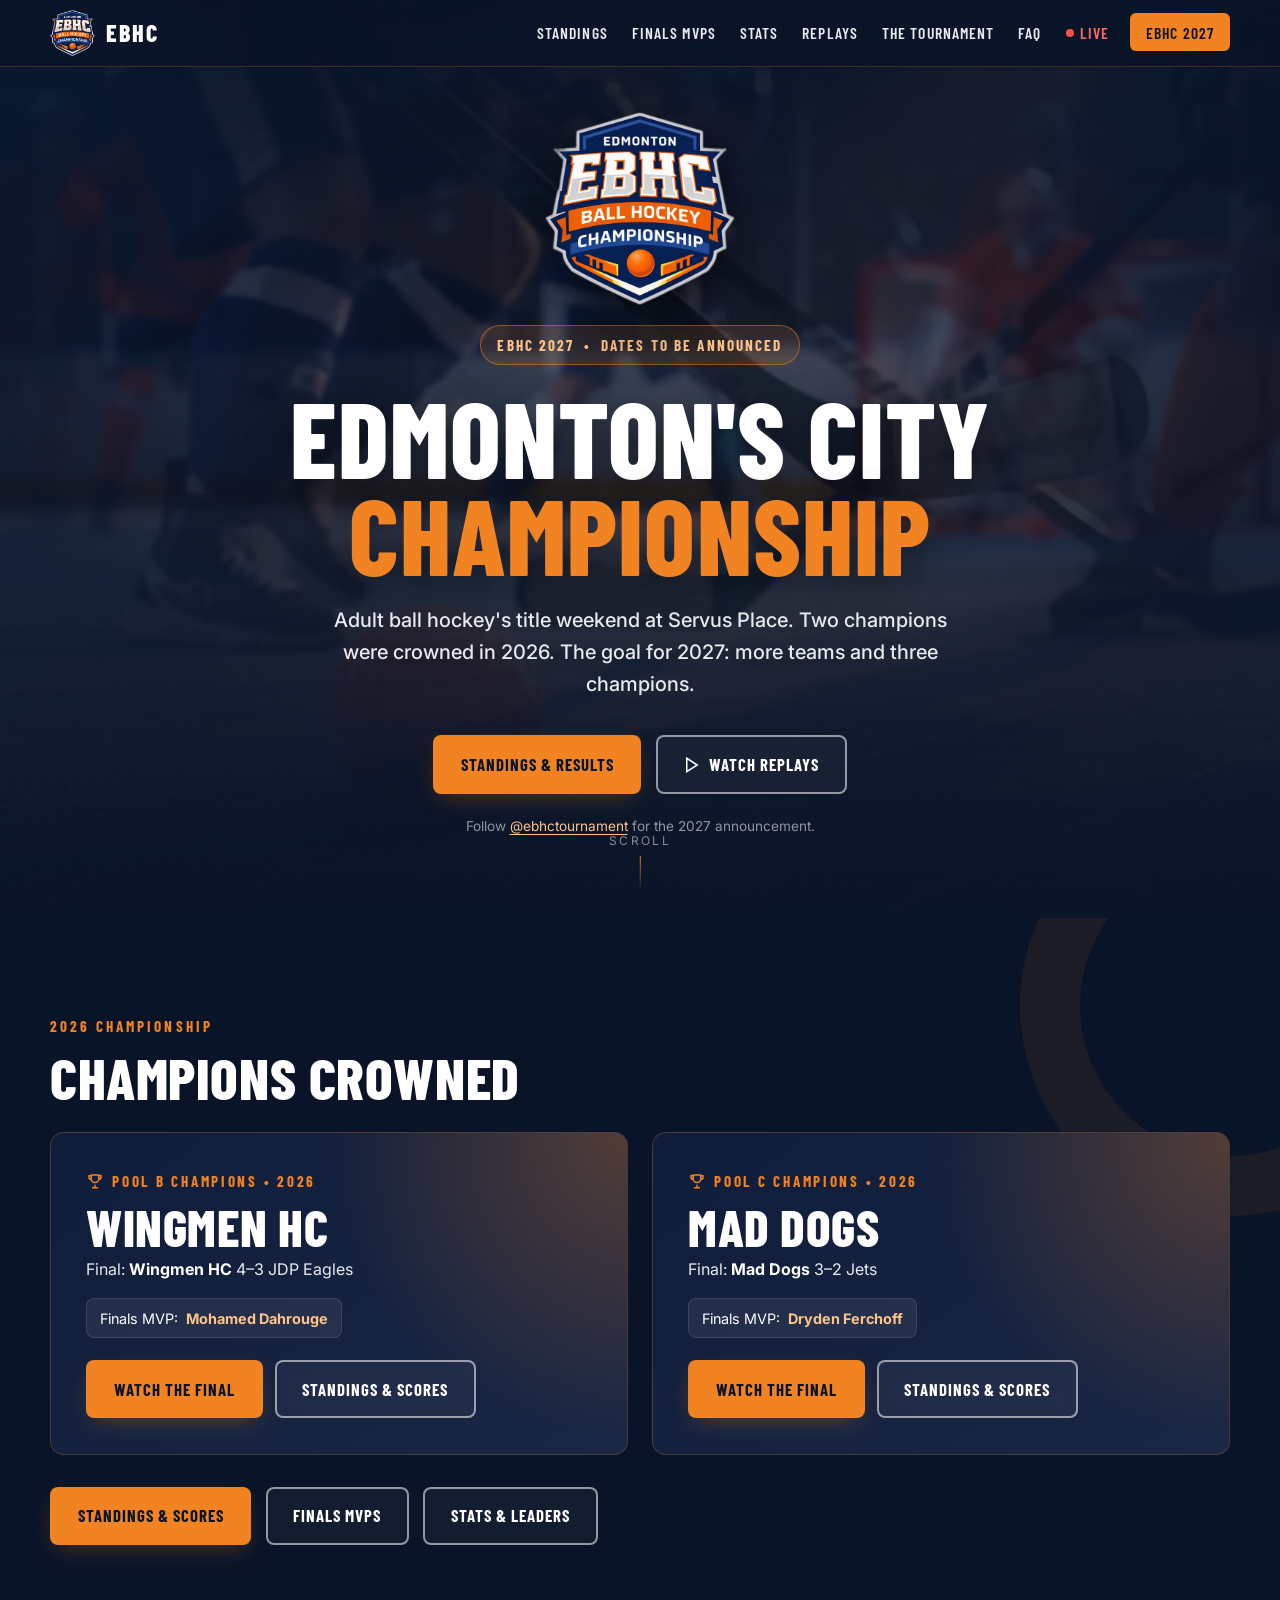
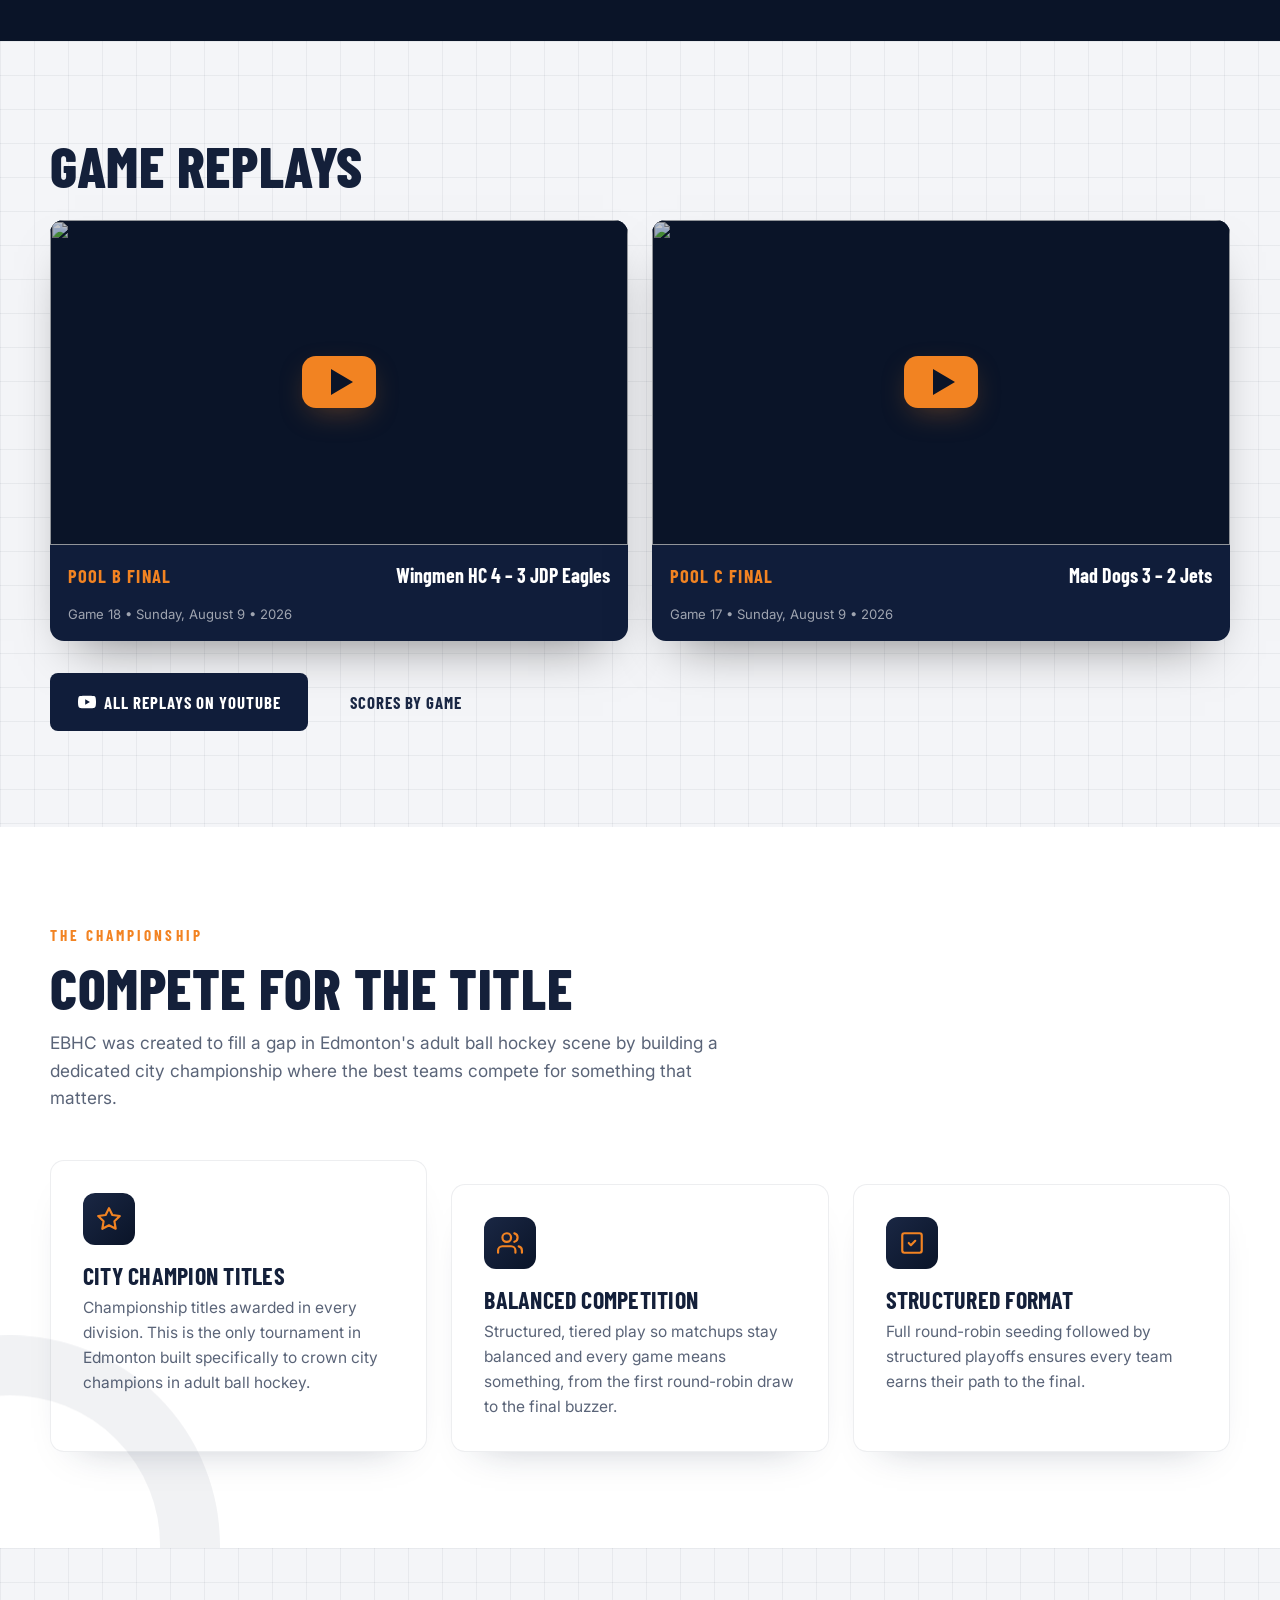
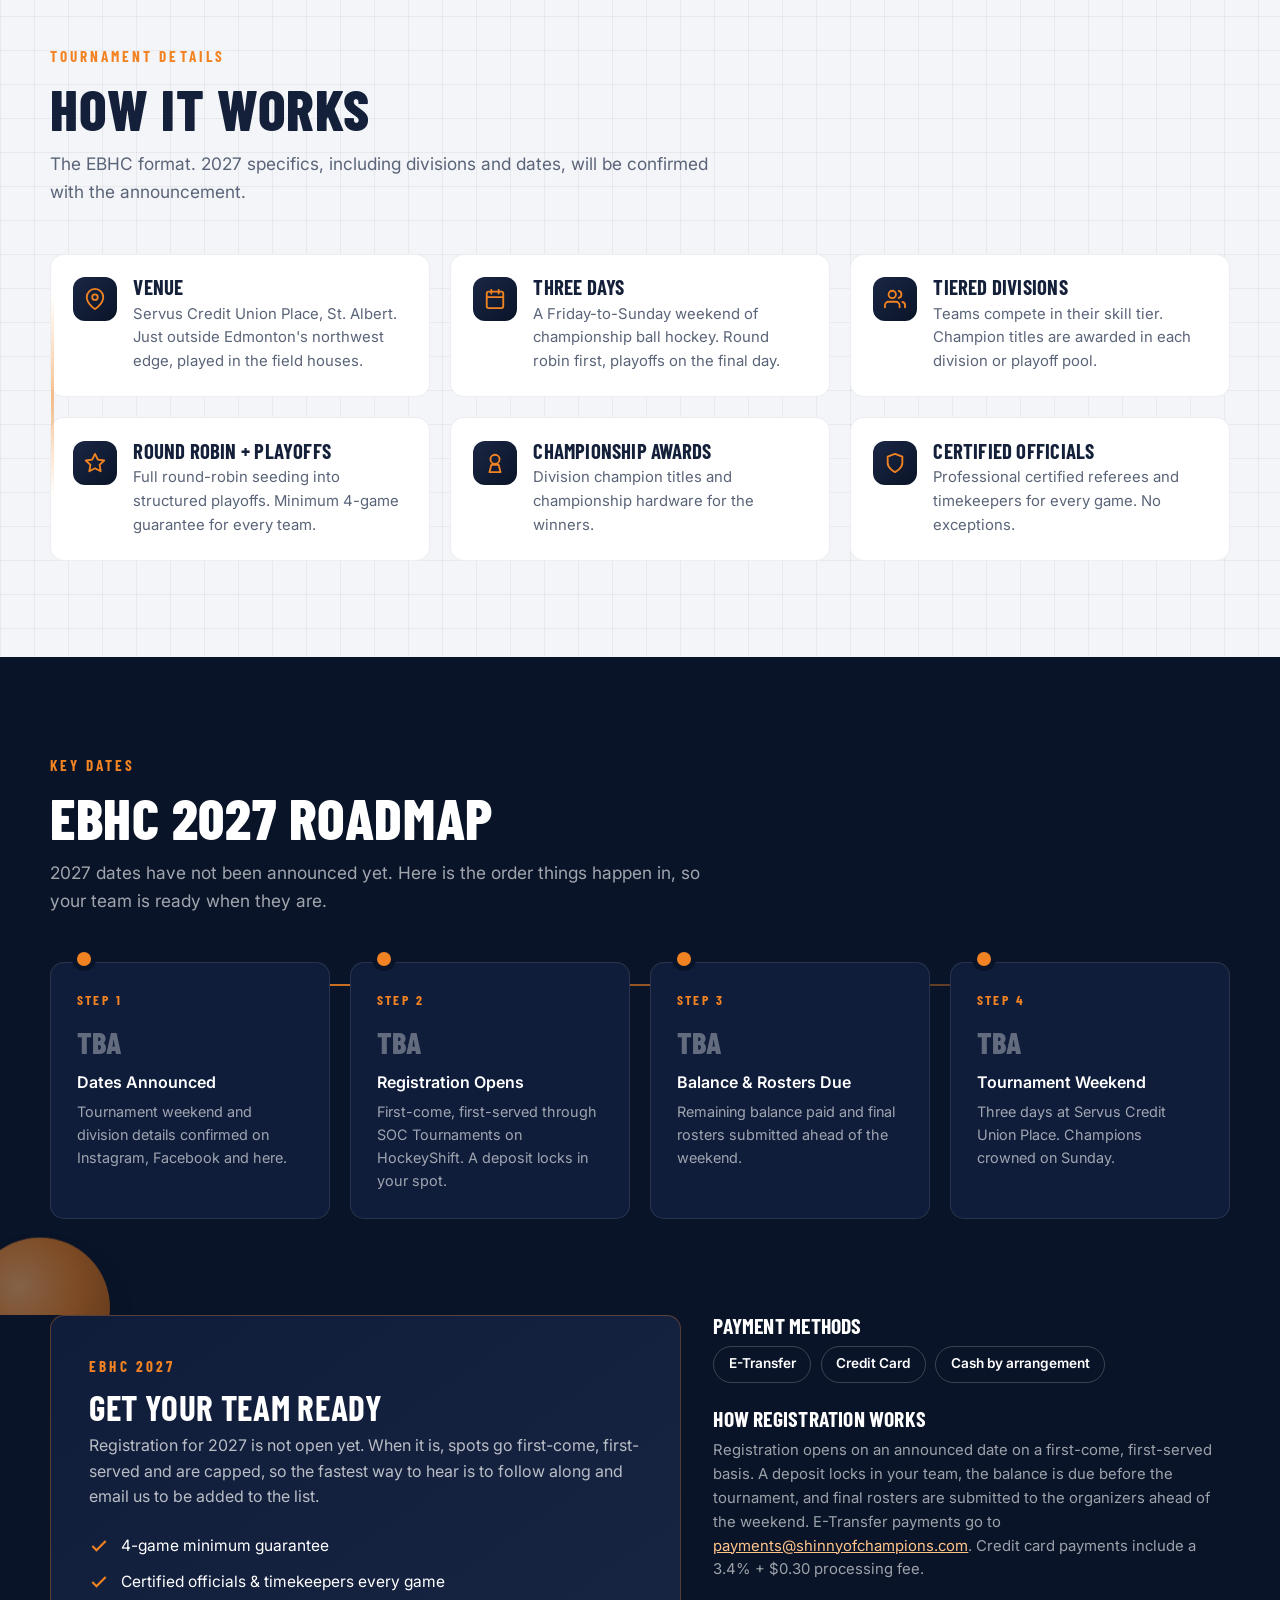
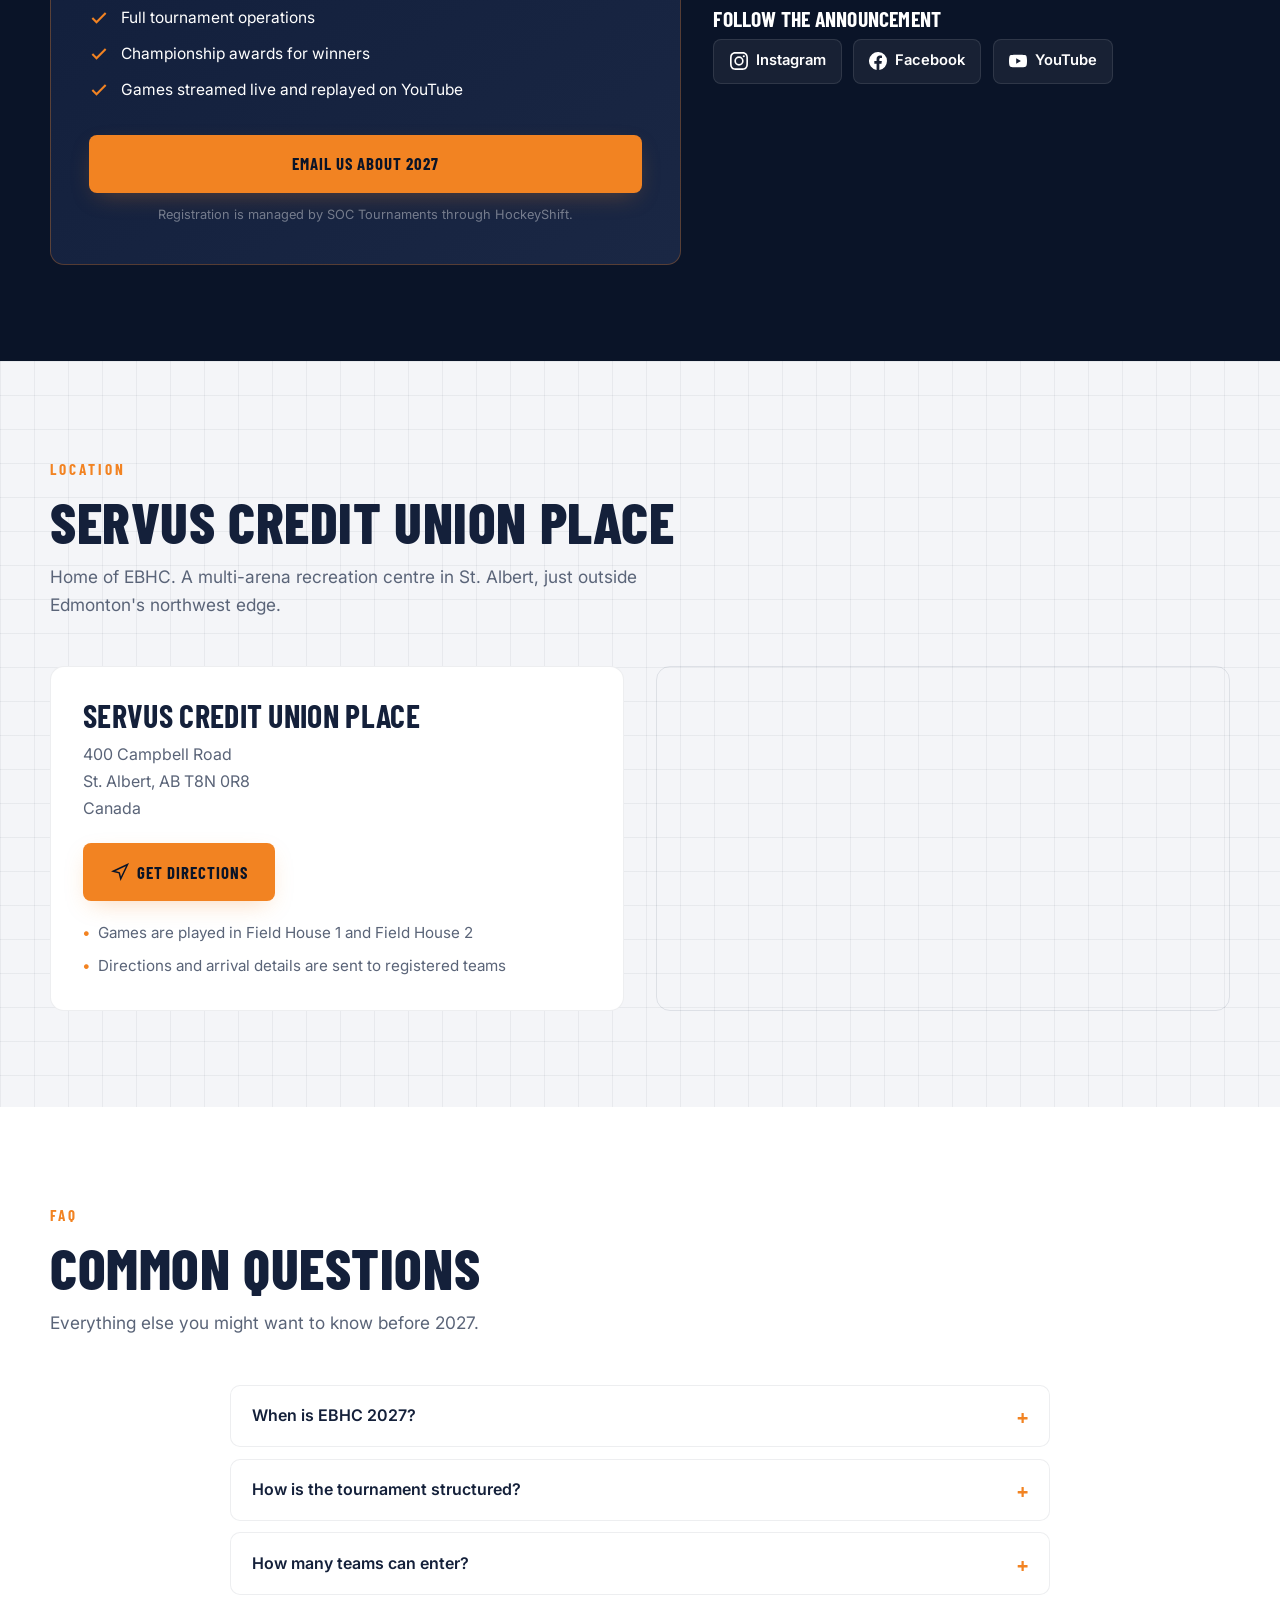
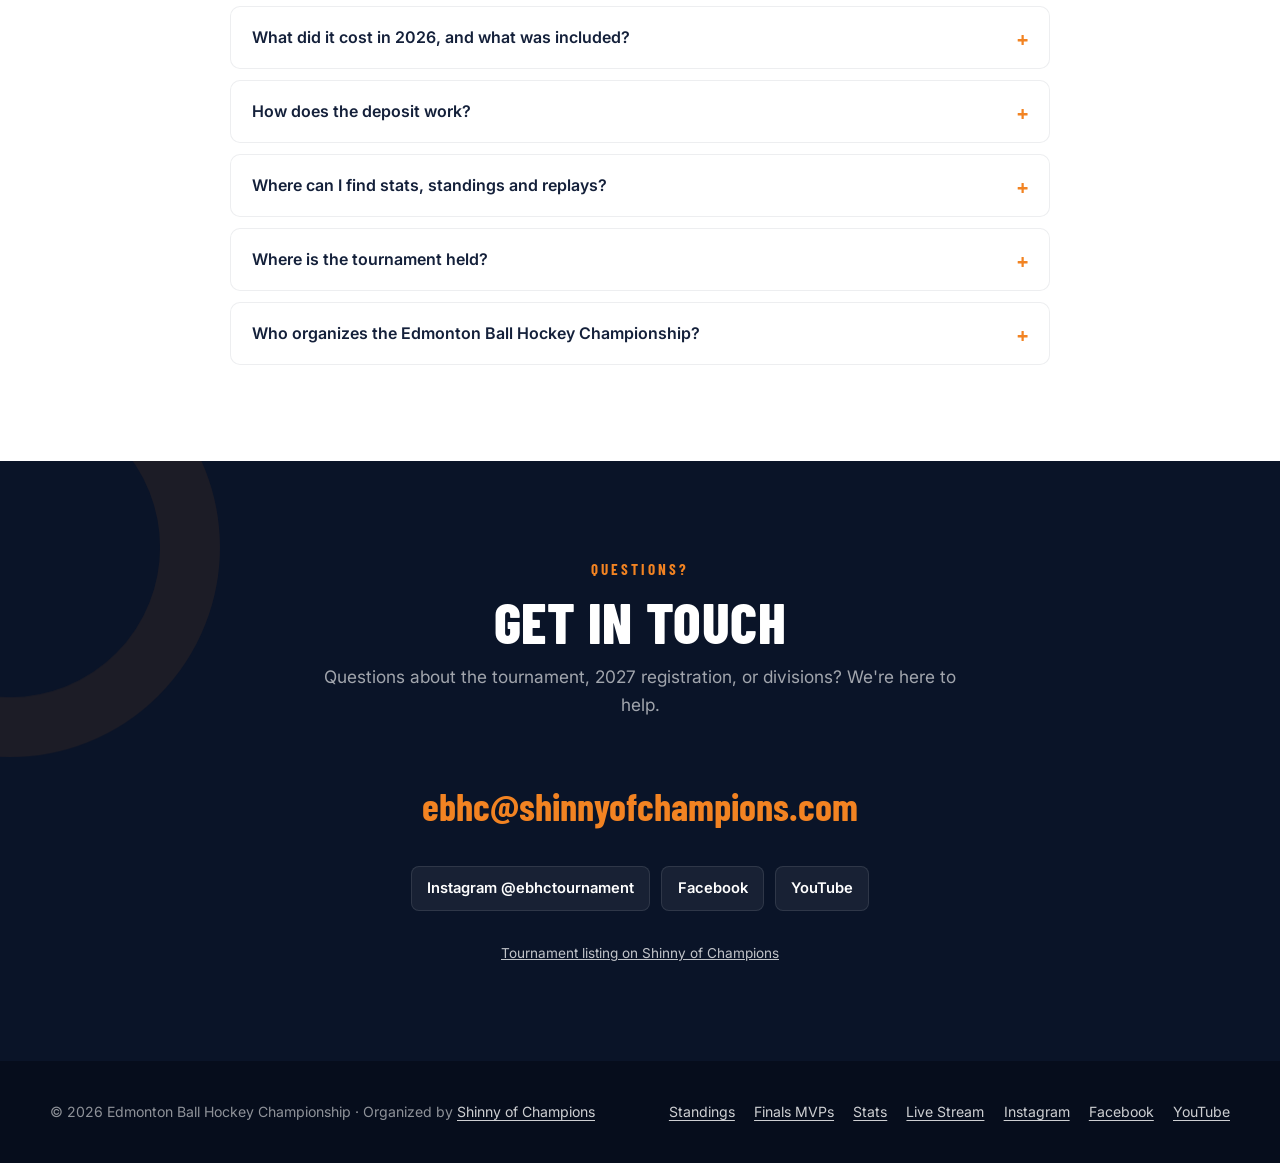
==== commit 5728cdf2: "Mobile replay cards, hide scroll cue on mobile, champions table, remove filler copy Co-Authored-By: " ====
--- a/index.html
+++ b/index.html
@@ -27,7 +27,7 @@
   <link rel="preconnect" href="https://fonts.gstatic.com" crossorigin>
   <link href="https://fonts.googleapis.com/css2?family=Barlow+Condensed:wght@600;700;800&family=Inter:wght@400;500;600;700&display=swap" rel="stylesheet">
   <link rel="preload" as="image" href="assets/hero-poster.jpg">
-  <link rel="stylesheet" href="assets/site.css">
+  <link rel="stylesheet" href="assets/site.css?v=20260913b">
 
   <script type="application/ld+json">
   {
@@ -264,7 +264,8 @@
       .nav-links .nav-cta { margin: .5rem 0 0; text-align: center; }
       section { padding: 4.2rem 0; }
       .grid-3, .details-grid, .reg-layout, .venue-layout, .timeline { grid-template-columns: 1fr; }
-      .hero { padding-top: 6rem; }
+      .hero { padding-top: 6rem; padding-bottom: 3.5rem; }
+      .scroll-cue { display: none; }
       .hero-logo { width: 140px; }
       .champ { padding: 1.6rem; }
       .reg-card { padding: 1.8rem; }
@@ -325,9 +326,8 @@
   <div class="deco deco-ring" data-depth="0.12" aria-hidden="true"></div>
   <div class="container">
     <span class="section-label rv"><span data-slot="year">Latest</span> Championship</span>
-    <h2 class="section-title rv">Champions Crowned</h2>
-    <p class="section-sub rv" data-slot="format">Results from the most recent EBHC.</p>
-    <div class="rv" data-slot="champions"></div>
+    <h2 class="section-title rv" style="margin-bottom:1.6rem">Champions Crowned</h2>
+        <div class="rv" data-slot="champions"></div>
     <div class="stats-links rv">
       <a class="btn btn-primary" href="standings/">Standings &amp; Scores</a>
       <a class="btn btn-outline" href="mvps/">Finals MVPs</a>
@@ -339,10 +339,8 @@
 <!-- REPLAYS -->
 <section id="replays" class="court">
   <div class="container">
-    <span class="section-label rv">Game Replays</span>
-    <h2 class="section-title rv">Every Game, Start to Finish</h2>
-    <p class="section-sub rv">Full match replays are on our YouTube channel. Start with the finals.</p>
-    <div class="rv" data-slot="replays"></div>
+        <h2 class="section-title rv" style="margin-bottom:1.6rem">Game Replays</h2>
+        <div class="rv" data-slot="replays"></div>
     <div class="stats-links rv">
       <a class="btn btn-dark" href="https://www.youtube.com/@ebhctournament" target="_blank" rel="noopener"><svg viewBox="0 0 24 24" fill="currentColor"><path d="M23.5 6.2a3 3 0 0 0-2.1-2.1C19.5 3.6 12 3.6 12 3.6s-7.5 0-9.4.5A3 3 0 0 0 .5 6.2 31 31 0 0 0 0 12a31 31 0 0 0 .5 5.8 3 3 0 0 0 2.1 2.1c1.9.5 9.4.5 9.4.5s7.5 0 9.4-.5a3 3 0 0 0 2.1-2.1A31 31 0 0 0 24 12a31 31 0 0 0-.5-5.8zM9.6 15.6V8.4l6.3 3.6-6.3 3.6z"/></svg>All Replays on YouTube</a>
       <a class="btn btn-ghost" href="standings/#scores">Scores by Game</a>
@@ -521,7 +519,7 @@
 
 <div class="mobile-cta"><a href="standings/" class="btn btn-primary">Standings &amp; Replays</a></div>
 
-<script src="assets/site.js"></script>
+<script src="assets/site.js?v=20260913b"></script>
 <script>
 (function () {
   var nav = document.querySelector('nav.top');
--- a/assets/site.css
+++ b/assets/site.css
@@ -156,18 +156,27 @@
 
 /* REPLAYS */
 .replay-grid { display: grid; grid-template-columns: repeat(auto-fit, minmax(300px, 1fr)); gap: 1.5rem; }
-.yt { position: relative; aspect-ratio: 16 / 9; border-radius: var(--radius); overflow: hidden; background: var(--navy-800); cursor: pointer; box-shadow: 0 25px 50px -25px rgba(0,0,0,.5); }
-.yt img { width: 100%; height: 100%; object-fit: cover; }
-.yt iframe { position: absolute; inset: 0; width: 100%; height: 100%; border: 0; }
-.yt-play { position: absolute; inset: 0; display: grid; place-items: center; background: linear-gradient(180deg, rgba(10,20,40,.1), rgba(10,20,40,.55)); transition: background .2s; }
-.yt:hover .yt-play { background: linear-gradient(180deg, rgba(10,20,40,.05), rgba(10,20,40,.4)); }
+.yt { border-radius: var(--radius); overflow: hidden; background: var(--navy-800); color: var(--white); box-shadow: 0 25px 50px -25px rgba(0,0,0,.5); cursor: pointer; }
+.yt-thumb { position: relative; aspect-ratio: 16 / 9; background: var(--navy-900); }
+.yt-thumb img { width: 100%; height: 100%; object-fit: cover; }
+.yt-thumb iframe { position: absolute; inset: 0; width: 100%; height: 100%; border: 0; }
+.yt-play { position: absolute; inset: 0; display: grid; place-items: center; background: rgba(10,20,40,.25); transition: background .2s; }
+.yt:hover .yt-play { background: rgba(10,20,40,.1); }
 .yt-play b { width: 74px; height: 52px; border-radius: 14px; background: var(--orange); display: grid; place-items: center; box-shadow: 0 10px 30px -8px var(--orange-glow); transition: transform .2s; }
 .yt:hover .yt-play b { transform: scale(1.08); }
 .yt-play b::after { content: ""; border-left: 22px solid var(--navy-900); border-top: 13px solid transparent; border-bottom: 13px solid transparent; margin-left: 5px; }
-.yt-caption { position: absolute; left: 0; right: 0; bottom: 0; padding: 1rem 1.2rem; color: var(--white); background: linear-gradient(transparent, rgba(10,20,40,.9)); }
-.yt-caption h3 { font-size: 1.35rem; }
-.yt-caption span { font-size: .85rem; color: var(--silver-light); }
-.yt.playing .yt-play, .yt.playing .yt-caption, .yt.playing img { display: none; }
+.yt-caption { padding: .9rem 1.1rem 1rem; display: flex; justify-content: space-between; align-items: baseline; gap: .8rem; flex-wrap: wrap; }
+.yt-caption h3 { font-size: 1.15rem; color: var(--orange); letter-spacing: .06em; }
+.yt-caption .score { font-family: var(--head); font-size: 1.25rem; font-weight: 700; text-transform: none; letter-spacing: 0; }
+.yt-caption span.meta { flex-basis: 100%; font-size: .82rem; color: rgba(255,255,255,.6); }
+.yt.playing .yt-play, .yt.playing img { display: none; }
+
+/* CHAMPIONS TABLE */
+table.champs td.team { font-family: var(--head); font-size: 1.35rem; font-weight: 800; text-transform: uppercase; }
+table.champs td.pool { font-family: var(--head); font-weight: 700; letter-spacing: .1em; text-transform: uppercase; color: var(--orange); }
+table.champs td.mvp-cell { font-weight: 600; }
+table.champs a { color: inherit; font-weight: 600; text-decoration: underline; text-underline-offset: 3px; }
+table.champs a:hover { color: var(--orange); }
 
 /* FOOTER */
 footer { background: #060d1c; color: rgba(255,255,255,.55); padding: 2.5rem 0; font-size: .88rem; }
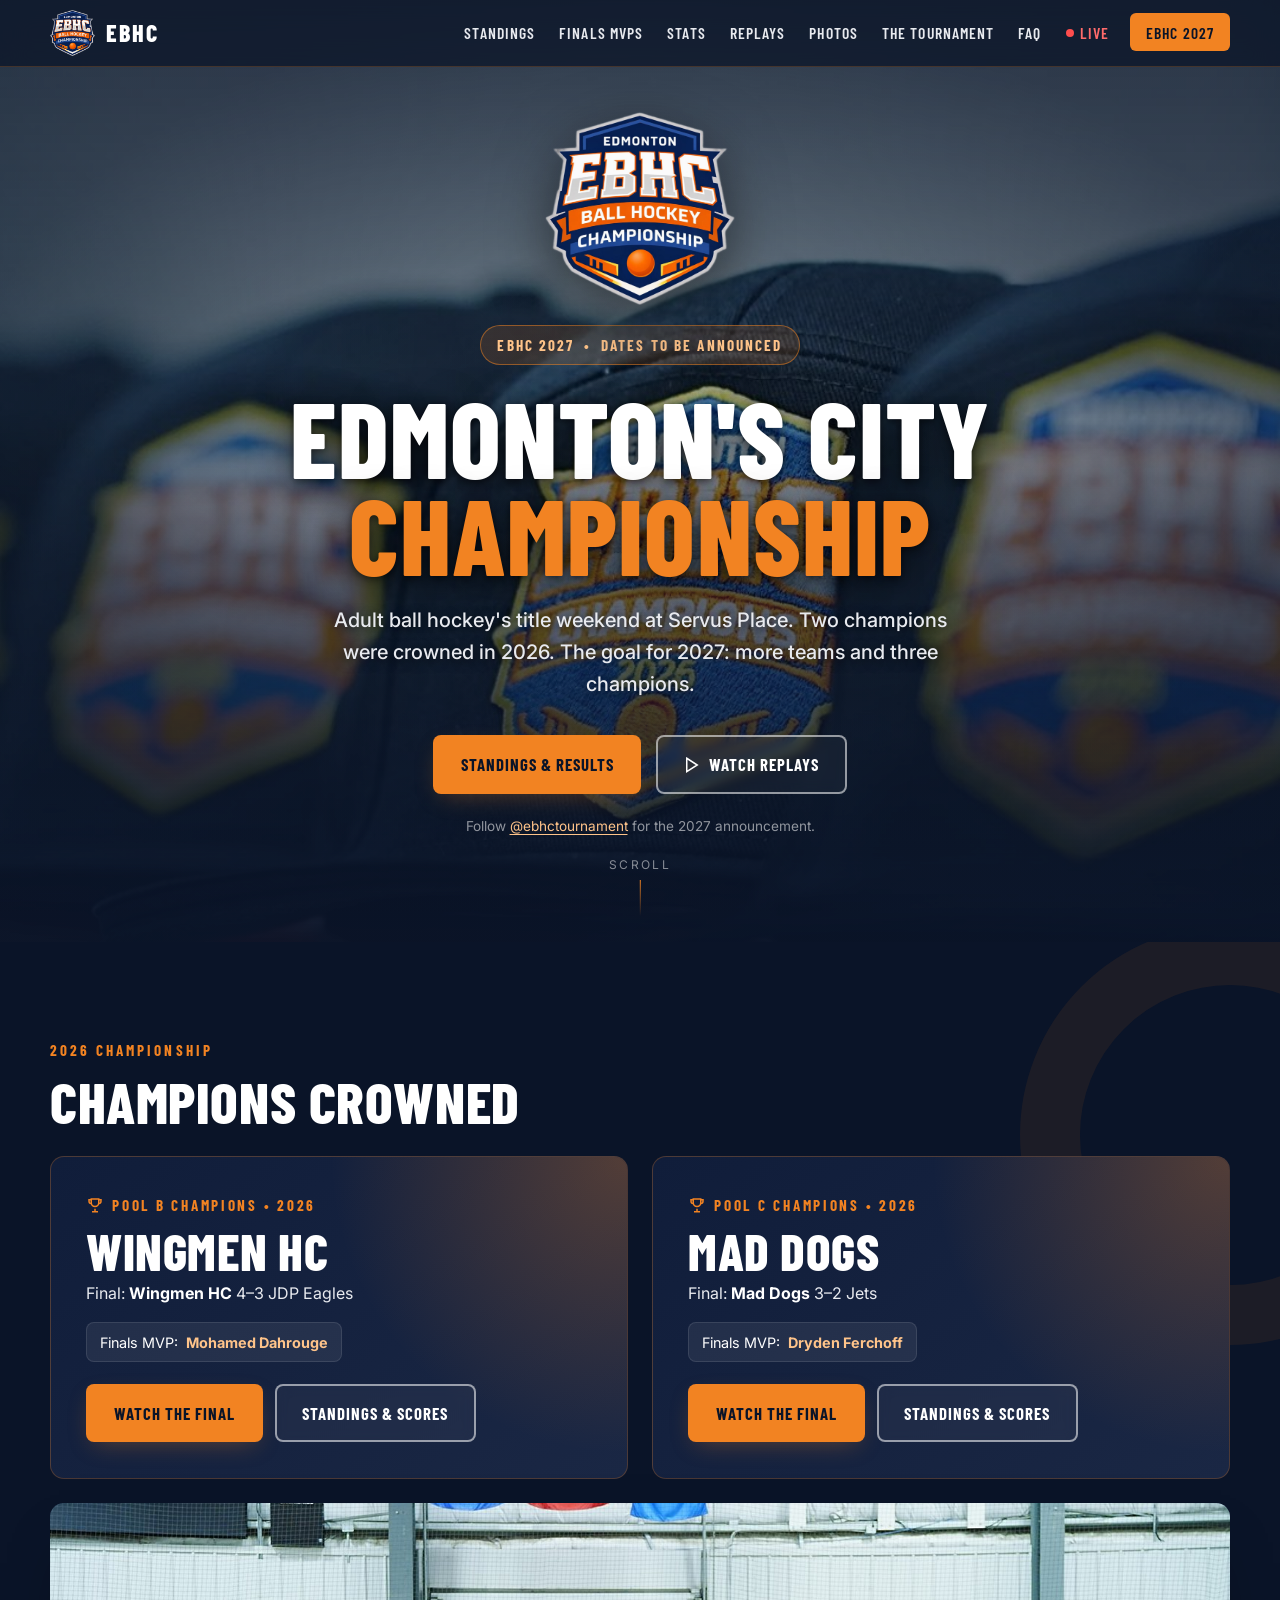
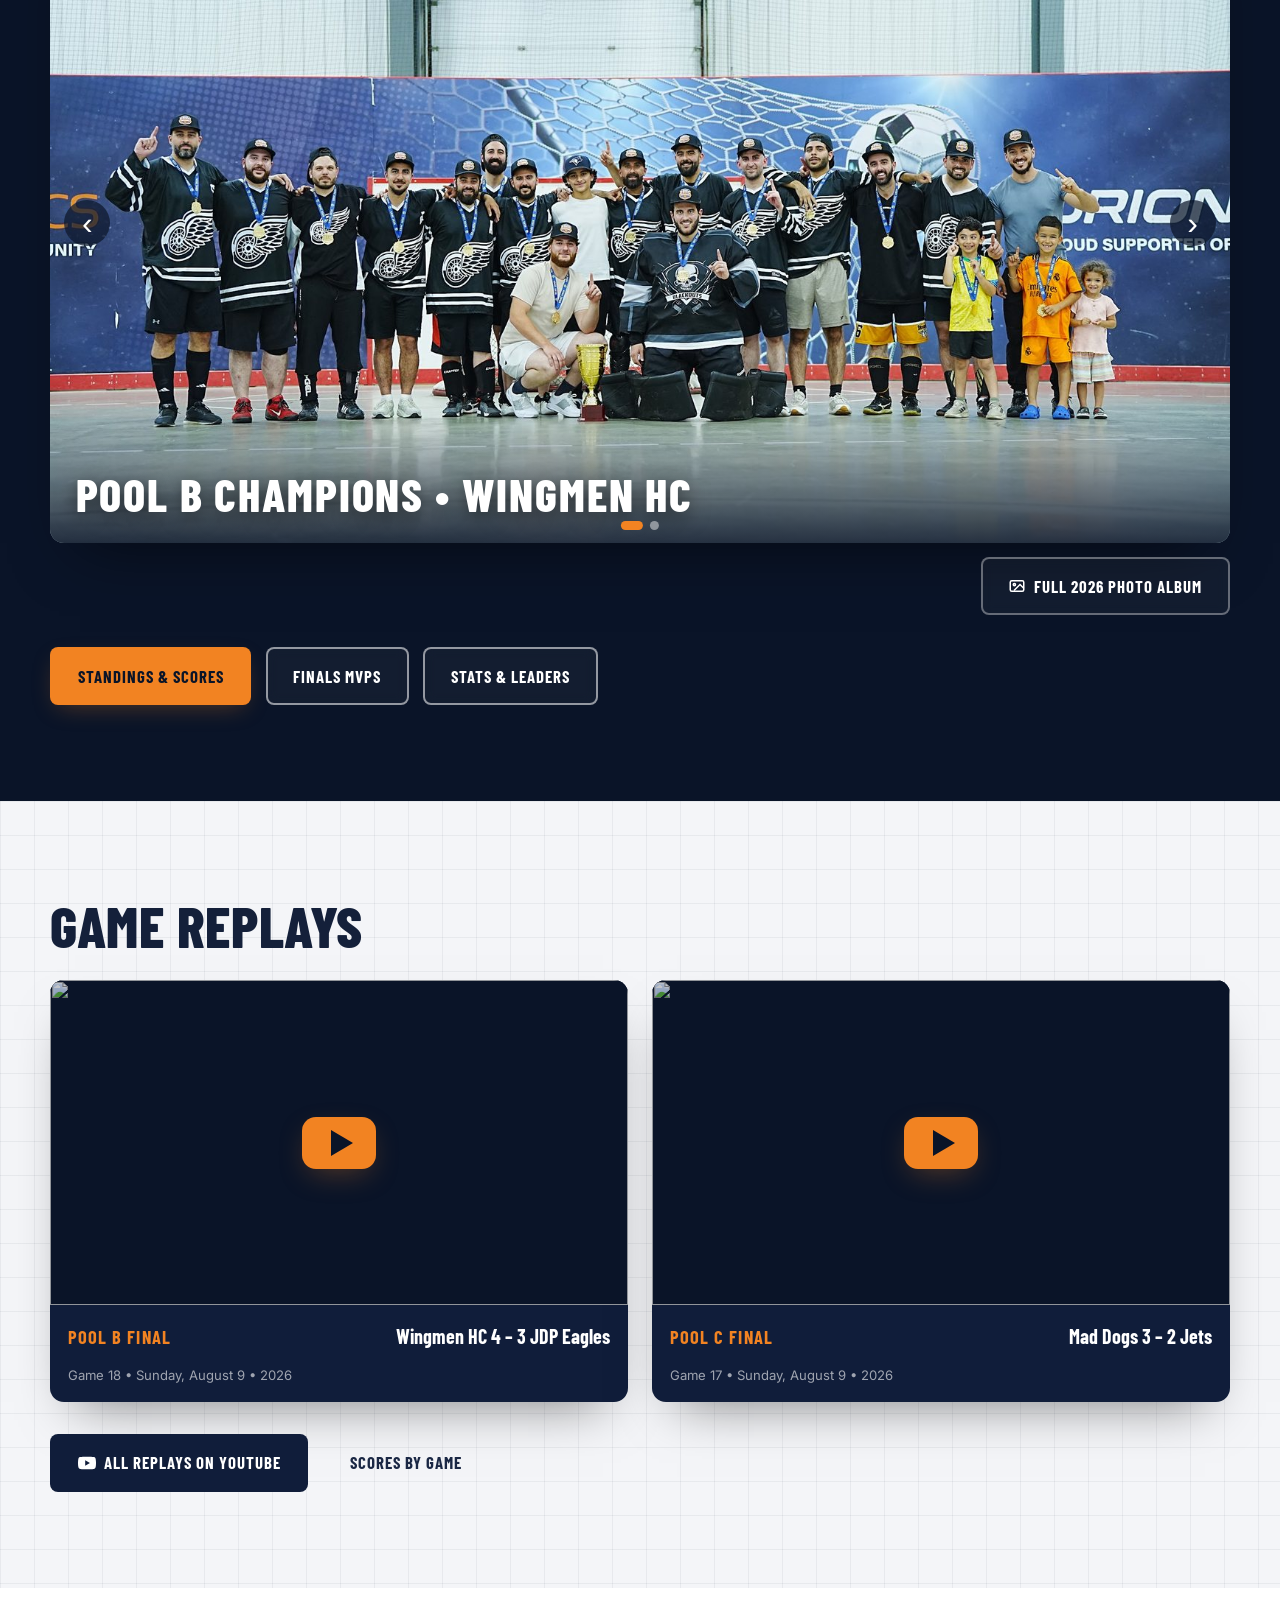
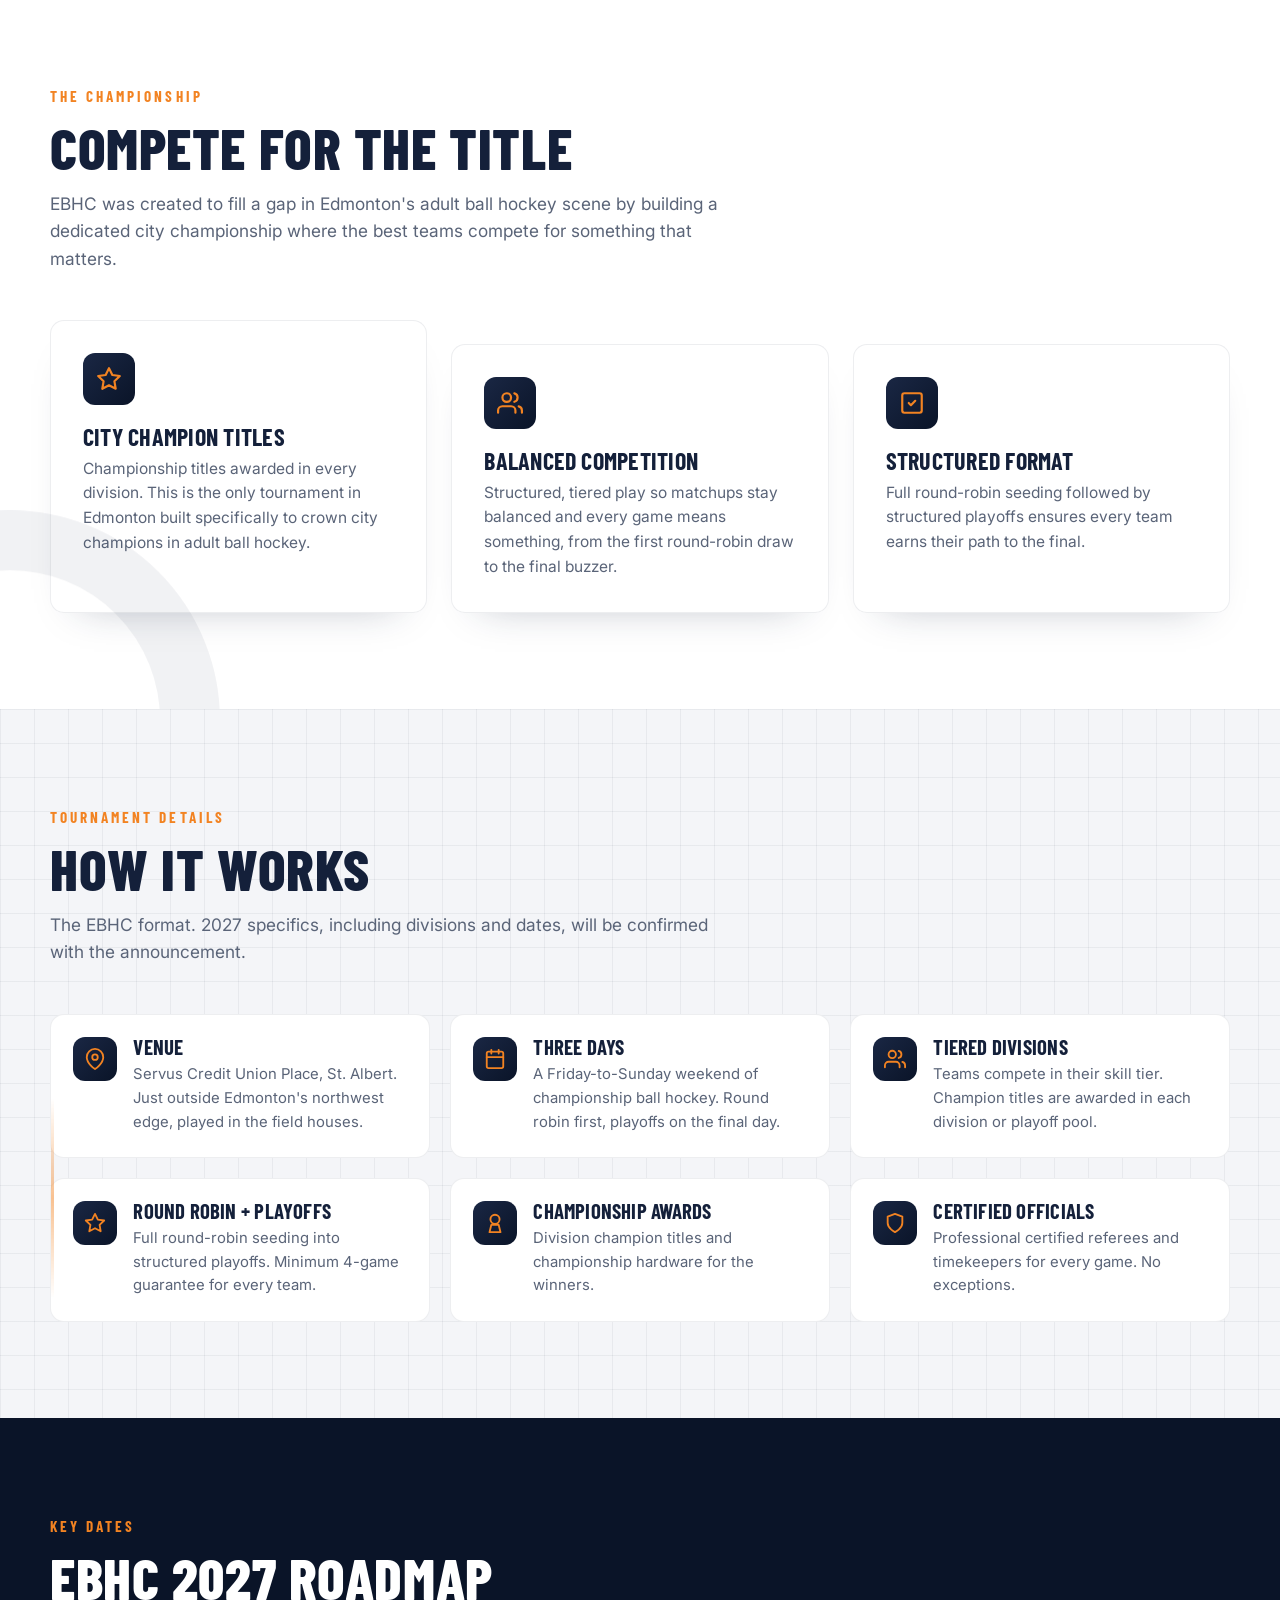
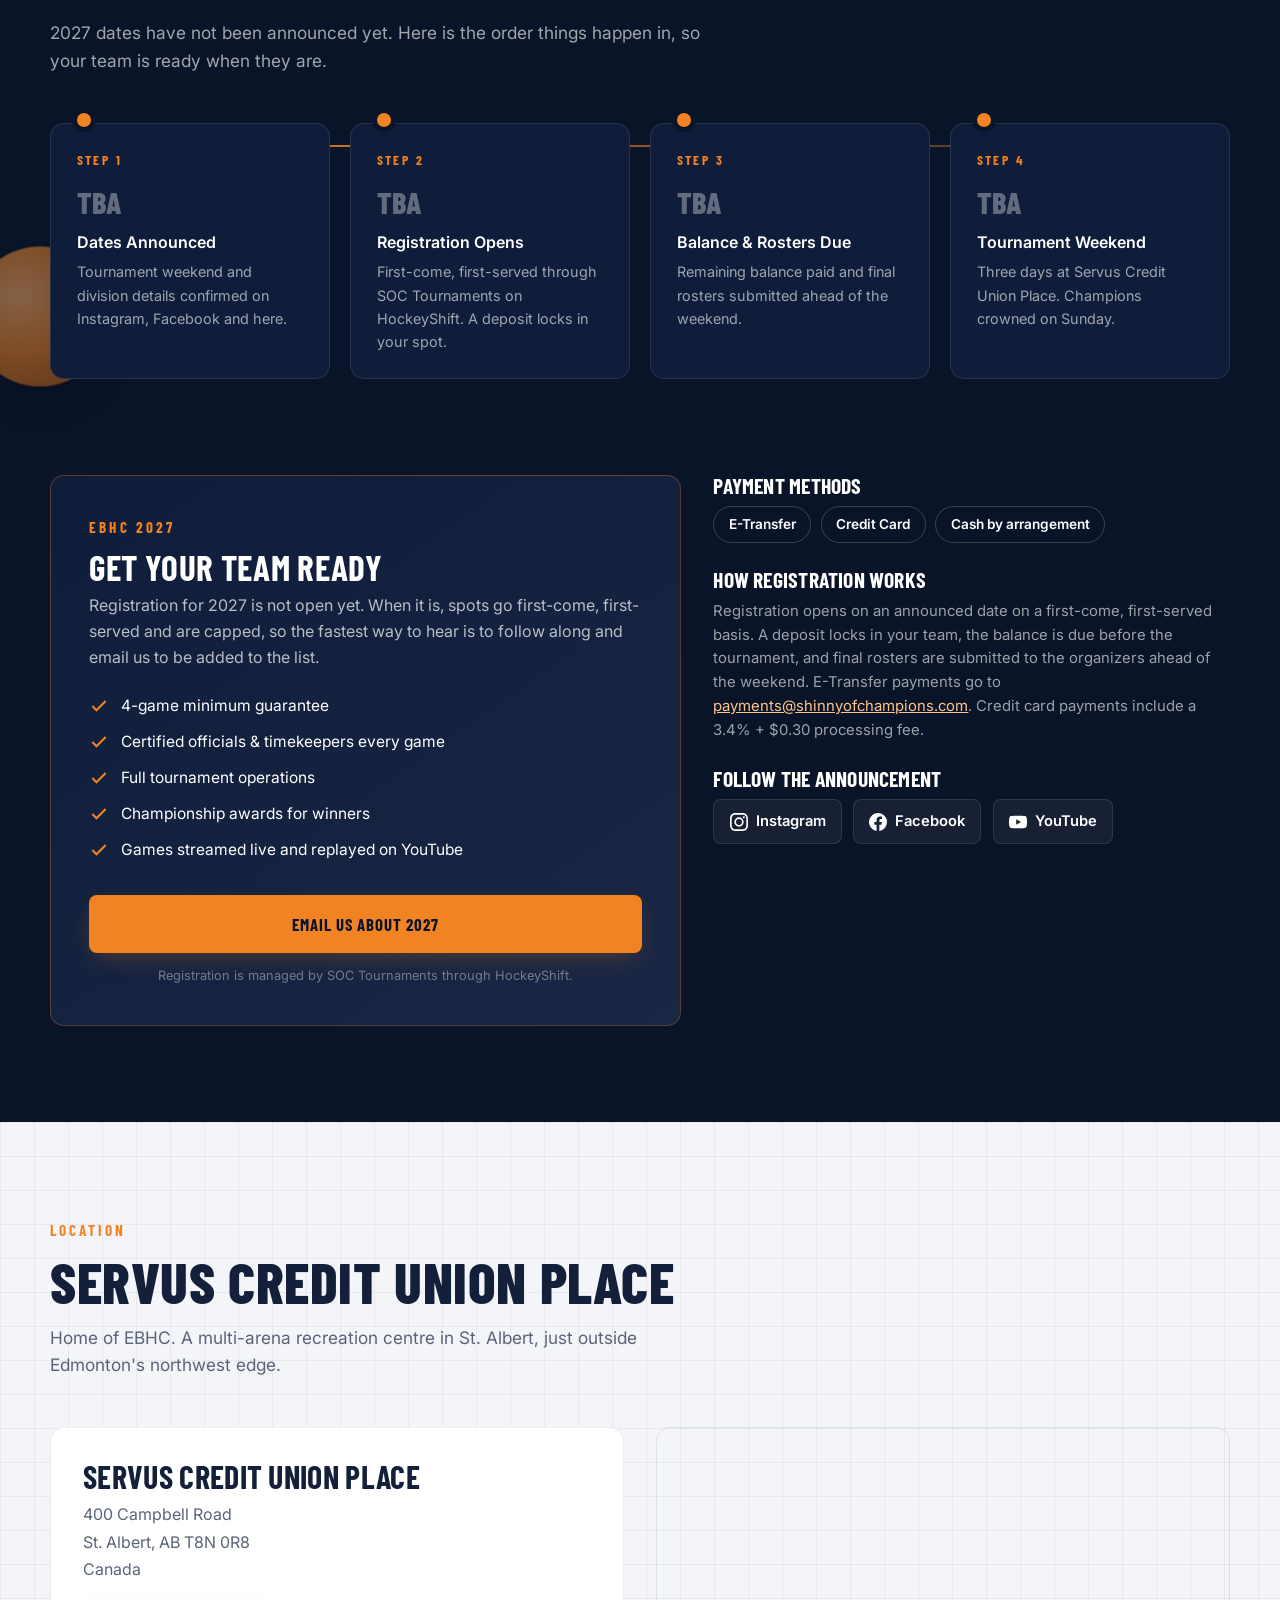
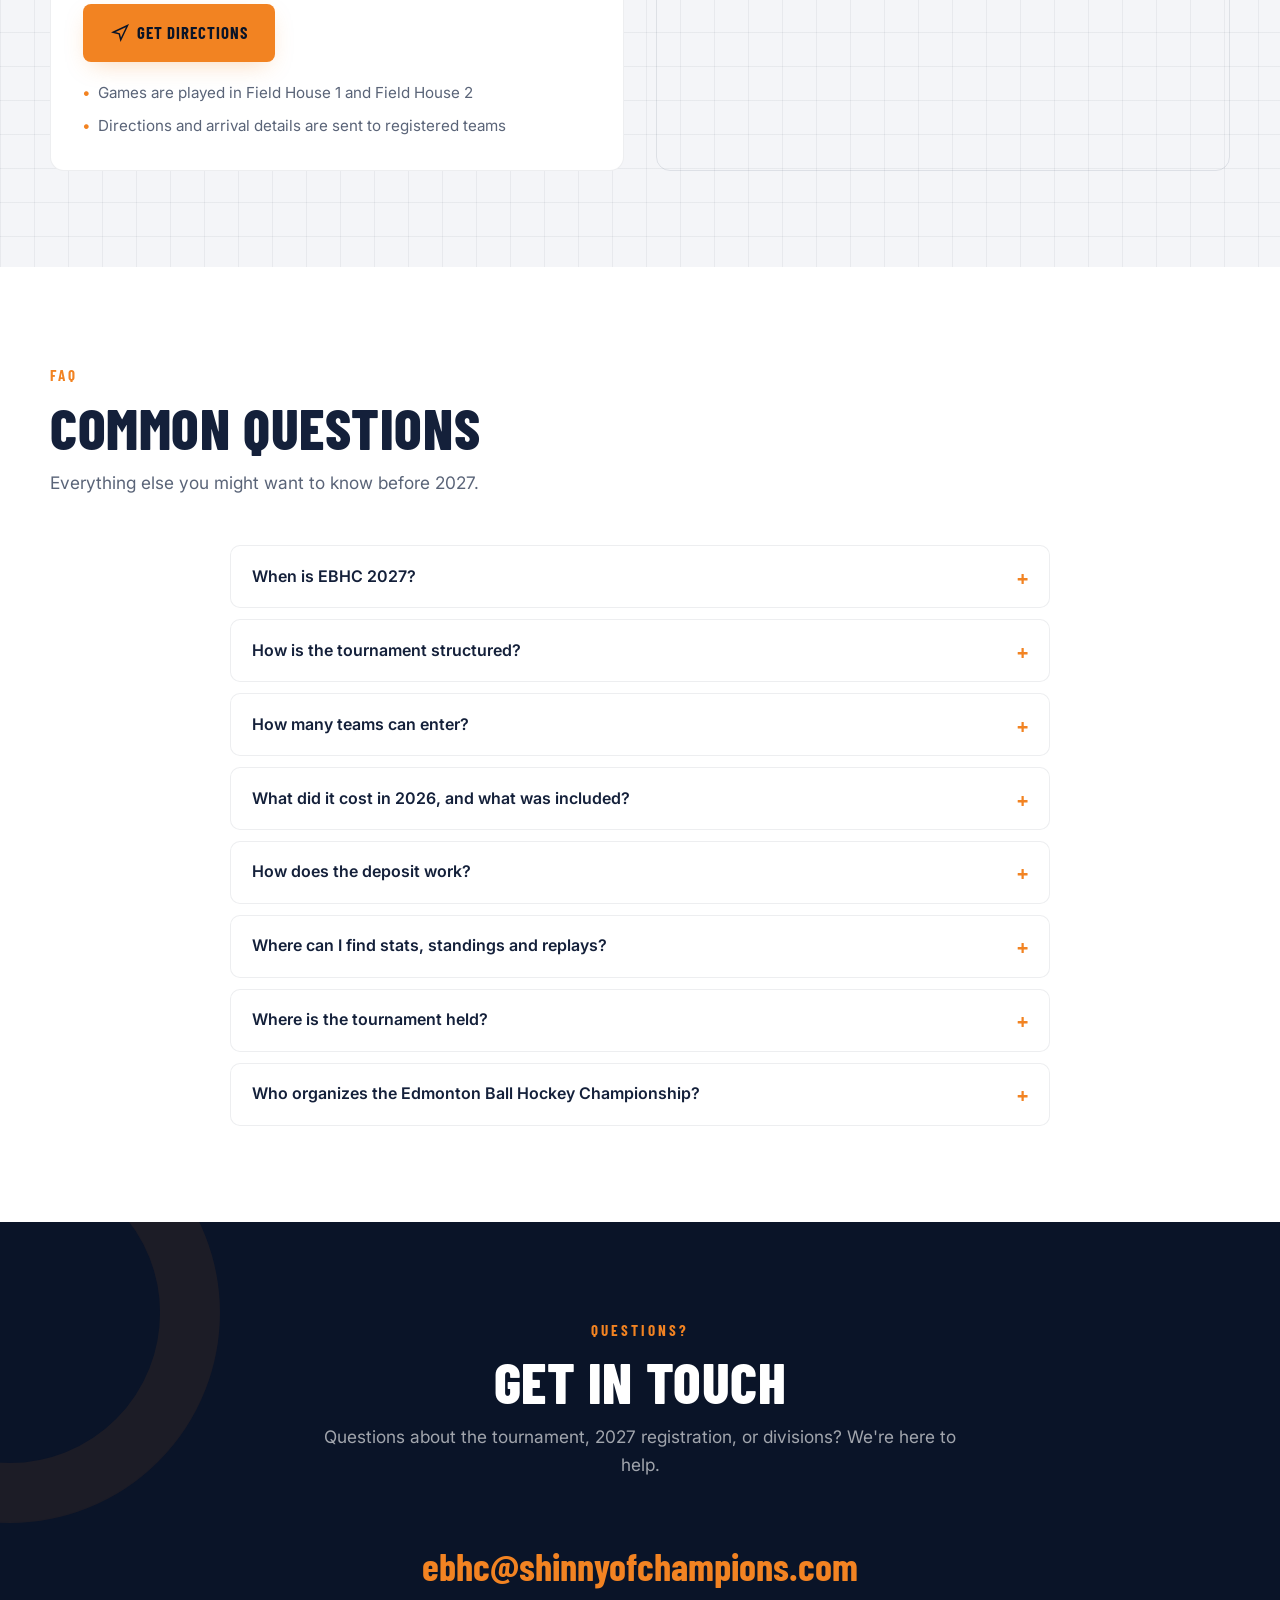
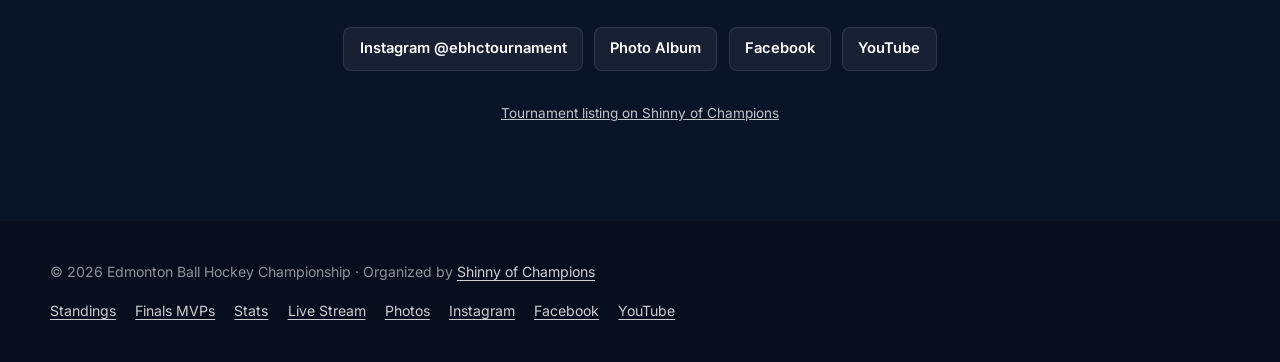
==== commit 1396964f: "Real championship photos: caps hero, champion carousel, album link, trophy backgrounds - Hero uses t" ====
--- a/index.html
+++ b/index.html
@@ -26,8 +26,8 @@
   <link rel="preconnect" href="https://fonts.googleapis.com">
   <link rel="preconnect" href="https://fonts.gstatic.com" crossorigin>
   <link href="https://fonts.googleapis.com/css2?family=Barlow+Condensed:wght@600;700;800&family=Inter:wght@400;500;600;700&display=swap" rel="stylesheet">
-  <link rel="preload" as="image" href="assets/hero-poster.jpg">
-  <link rel="stylesheet" href="assets/site.css?v=20260913b">
+  <link rel="preload" as="image" href="assets/photos/hero-2026.jpg" media="(min-width: 801px)">
+  <link rel="stylesheet" href="assets/site.css?v=20260918b">
 
   <script type="application/ld+json">
   {
@@ -129,19 +129,20 @@
     .nav-toggle[aria-expanded="true"] span:nth-child(3) { transform: translateY(-7px) rotate(-45deg); }
 
     /* HERO */
-    .hero { position: relative; min-height: 100svh; display: grid; place-items: center; overflow: hidden; background: var(--navy-900); color: var(--white); text-align: center; padding: 7rem 0 5rem; isolation: isolate; }
+    .hero { position: relative; min-height: 100svh; display: grid; place-items: center; overflow: hidden; background: var(--navy-900); color: var(--white); text-align: center; padding: 7rem 0 6.5rem; isolation: isolate; }
     .hero-media { position: absolute; inset: -12% 0; z-index: -3; will-change: transform; }
-    .hero-media video, .hero-media img { width: 100%; height: 100%; object-fit: cover; object-position: center 60%; }
-    .hero-media img { position: absolute; inset: 0; }
+    .hero-media picture, .hero-media img { width: 100%; height: 100%; }
+    .hero-media img { object-fit: cover; object-position: center 40%; animation: kb 28s ease-in-out infinite alternate; transform-origin: center; }
+    @keyframes kb { from { transform: scale(1); } to { transform: scale(1.08); } }
     .hero-shade { position: absolute; inset: 0; z-index: -2; background:
-      radial-gradient(ellipse 70% 60% at 50% 45%, rgba(10,20,40,.25), rgba(10,20,40,.78) 70%),
-      linear-gradient(180deg, rgba(10,20,40,.72) 0%, rgba(10,20,40,.35) 40%, rgba(10,20,40,.95) 100%); }
+      radial-gradient(ellipse 70% 60% at 50% 45%, rgba(10,20,40,.12), rgba(10,20,40,.55) 75%),
+      linear-gradient(180deg, rgba(10,20,40,.6) 0%, rgba(10,20,40,.2) 45%, rgba(10,20,40,.94) 100%); }
     .hero-content { position: relative; max-width: 900px; padding: 0 1.25rem; }
     .hero-logo { width: 190px; height: auto; margin: 0 auto 1.25rem; filter: drop-shadow(0 18px 30px rgba(0,0,0,.55)); }
     .hero-badge { display: inline-flex; align-items: center; gap: .6rem; background: rgba(242,131,34,.14); border: 1px solid rgba(242,131,34,.5); color: #ffc48a; font-family: var(--head); font-weight: 700; letter-spacing: .14em; text-transform: uppercase; font-size: .95rem; padding: .45rem 1rem; border-radius: 999px; margin-bottom: 1.4rem; }
-    .hero h1 { font-size: clamp(3rem, 8.5vw, 6.6rem); font-weight: 800; line-height: .92; text-shadow: 0 10px 40px rgba(0,0,0,.5); }
+    .hero h1 { font-size: clamp(3rem, 8.5vw, 6.6rem); font-weight: 800; line-height: .92; text-shadow: 0 10px 40px rgba(0,0,0,.7), 0 2px 8px rgba(0,0,0,.6); }
     .hero h1 .highlight { color: var(--orange); }
-    .hero-sub { margin: 1.4rem auto 0; max-width: 640px; font-size: clamp(1.05rem, 1.6vw, 1.25rem); color: var(--silver-light); font-weight: 500; }
+    .hero-sub { margin: 1.4rem auto 0; max-width: 640px; font-size: clamp(1.05rem, 1.6vw, 1.25rem); color: var(--silver-light); font-weight: 500; text-shadow: 0 2px 12px rgba(0,0,0,.7); }
     .hero-actions { display: flex; gap: .9rem; justify-content: center; flex-wrap: wrap; margin-top: 2.2rem; }
     .hero-note { margin-top: 1.4rem; font-size: .85rem; color: rgba(255,255,255,.55); }
     .hero-note a { color: #ffc48a; text-decoration: underline; text-underline-offset: 3px; }
@@ -265,6 +266,7 @@
       section { padding: 4.2rem 0; }
       .grid-3, .details-grid, .reg-layout, .venue-layout, .timeline { grid-template-columns: 1fr; }
       .hero { padding-top: 6rem; padding-bottom: 3.5rem; }
+      .hero-media img { object-position: 50% 50%; }
       .scroll-cue { display: none; }
       .hero-logo { width: 140px; }
       .champ { padding: 1.6rem; }
@@ -276,7 +278,7 @@
     @media (prefers-reduced-motion: reduce) {
       html { scroll-behavior: auto; }
       .rv { opacity: 1; transform: none; transition: none; }
-      .scroll-cue i, .nav-live-dot { animation: none; }
+      .scroll-cue i, .nav-live-dot, .hero-media img { animation: none; }
       .btn, .card { transition: none; }
     }
   </style>
@@ -292,6 +294,7 @@
       <li><a href="mvps/">Finals MVPs</a></li>
       <li><a href="stats/">Stats</a></li>
       <li><a href="#replays">Replays</a></li>
+      <li><a href="https://photos.google.com/share/AF1QipPyMb3X6HH2VH4loIyale4eNgUz24xTLbSLLwuN_JKczE7_UGQwuGp11-fYpDhv3w?key=UWphRWdhWmtDQlRnVjdMQ3RheVRtQ2FVbDY3bjJ3" target="_blank" rel="noopener">Photos</a></li>
       <li><a href="#experience">The Tournament</a></li>
       <li><a href="#faq">FAQ</a></li>
       <li><a href="live/" class="nav-live"><span class="nav-live-dot"></span>Live</a></li>
@@ -303,8 +306,10 @@
 <!-- HERO -->
 <header class="hero" id="top">
   <div class="hero-media" data-depth="0.35">
-    <img src="assets/hero-poster.jpg" alt="" aria-hidden="true" fetchpriority="high">
-    <video id="heroVideo" muted loop playsinline autoplay preload="metadata" poster="assets/hero-poster.jpg" aria-hidden="true"></video>
+    <picture>
+      <source media="(max-width: 800px)" srcset="assets/photos/hero-2026-m.jpg">
+      <img src="assets/photos/hero-2026.jpg" alt="A row of EBHC 2026 champions caps lined up on the boards" fetchpriority="high" width="1920" height="1080">
+    </picture>
   </div>
   <div class="hero-shade"></div>
   <div class="hero-content">
@@ -328,6 +333,7 @@
     <span class="section-label rv"><span data-slot="year">Latest</span> Championship</span>
     <h2 class="section-title rv" style="margin-bottom:1.6rem">Champions Crowned</h2>
         <div class="rv" data-slot="champions"></div>
+    <div class="rv" data-slot="gallery-wrap" style="margin-top:1.5rem" hidden><div data-slot="gallery"></div></div>
     <div class="stats-links rv">
       <a class="btn btn-primary" href="standings/">Standings &amp; Scores</a>
       <a class="btn btn-outline" href="mvps/">Finals MVPs</a>
@@ -495,6 +501,7 @@
     <a href="mailto:ebhc@shinnyofchampions.com" class="contact-email rv">ebhc@shinnyofchampions.com</a>
     <div class="social-row rv">
       <a href="https://www.instagram.com/ebhctournament/" target="_blank" rel="noopener">Instagram @ebhctournament</a>
+      <a href="https://photos.google.com/share/AF1QipPyMb3X6HH2VH4loIyale4eNgUz24xTLbSLLwuN_JKczE7_UGQwuGp11-fYpDhv3w?key=UWphRWdhWmtDQlRnVjdMQ3RheVRtQ2FVbDY3bjJ3" target="_blank" rel="noopener">Photo Album</a>
       <a href="https://www.facebook.com/ebhctournament" target="_blank" rel="noopener">Facebook</a>
       <a href="https://www.youtube.com/@ebhctournament" target="_blank" rel="noopener">YouTube</a>
     </div>
@@ -510,6 +517,7 @@
       <a href="mvps/">Finals MVPs</a>
       <a href="stats/">Stats</a>
       <a href="live/">Live Stream</a>
+      <a href="https://photos.google.com/share/AF1QipPyMb3X6HH2VH4loIyale4eNgUz24xTLbSLLwuN_JKczE7_UGQwuGp11-fYpDhv3w?key=UWphRWdhWmtDQlRnVjdMQ3RheVRtQ2FVbDY3bjJ3" target="_blank" rel="noopener">Photos</a>
       <a href="https://www.instagram.com/ebhctournament/" target="_blank" rel="noopener">Instagram</a>
       <a href="https://www.facebook.com/ebhctournament" target="_blank" rel="noopener">Facebook</a>
       <a href="https://www.youtube.com/@ebhctournament" target="_blank" rel="noopener">YouTube</a>
@@ -519,24 +527,11 @@
 
 <div class="mobile-cta"><a href="standings/" class="btn btn-primary">Standings &amp; Replays</a></div>
 
-<script src="assets/site.js?v=20260913b"></script>
+<script src="assets/site.js?v=20260918b"></script>
 <script>
 (function () {
   var nav = document.querySelector('nav.top');
   var reduce = window.matchMedia('(prefers-reduced-motion: reduce)').matches;
-
-  // Hero video: pick size, respect reduced motion
-  var v = document.getElementById('heroVideo');
-  if (v) {
-    if (reduce) { v.removeAttribute('autoplay'); v.remove(); }
-    else {
-      var small = window.innerWidth < 800 || (navigator.connection && /2g|3g/.test(navigator.connection.effectiveType || ''));
-      v.src = small ? 'assets/hero-720.mp4' : 'assets/hero-1080.mp4';
-      v.addEventListener('canplay', function () { v.style.opacity = 1; });
-      v.style.opacity = 0; v.style.transition = 'opacity .6s ease';
-      var p = v.play(); if (p && p.catch) p.catch(function(){});
-    }
-  }
 
   // Reveal on scroll
   var rv = document.querySelectorAll('.rv');
--- a/assets/site.css
+++ b/assets/site.css
@@ -50,7 +50,7 @@
 
 /* PAGE HERO + YEAR FILTER */
 .page-hero { background: var(--navy-900); color: var(--white); padding: 8rem 0 3.5rem; position: relative; overflow: hidden; isolation: isolate; }
-.page-hero::before { content: ""; position: absolute; inset: 0; z-index: -1; background: var(--hero-img, none) center 60%/cover no-repeat; opacity: .26; }
+.page-hero::before { content: ""; position: absolute; inset: 0; z-index: -1; background: var(--hero-img, none) center 45%/cover no-repeat; opacity: .35; }
 .page-hero::after { content: ""; position: absolute; inset: 0; z-index: -1; background: linear-gradient(180deg, rgba(10,20,40,.35), var(--navy-900)); }
 .page-hero h1 { font-size: clamp(2.8rem, 7vw, 5rem); font-weight: 800; }
 .page-hero p { color: var(--silver-light); max-width: 680px; margin-top: 1rem; font-size: 1.06rem; }
@@ -131,18 +131,20 @@
 .day h3 { font-size: 1.7rem; margin-bottom: .9rem; display: flex; align-items: baseline; gap: .8rem; flex-wrap: wrap; }
 .day h3 small { font-family: var(--body); font-weight: 500; text-transform: none; color: var(--muted); font-size: .9rem; }
 .games { display: grid; grid-template-columns: repeat(2, 1fr); gap: .8rem; }
-.game { background: var(--white); border: 1px solid rgba(26,39,68,.08); border-radius: 12px; padding: .95rem 1.1rem; display: grid; grid-template-columns: auto 1fr auto; gap: .3rem 1rem; align-items: center; }
+.game { background: var(--white); border: 1px solid rgba(26,39,68,.08); border-radius: 12px; padding: .9rem 1.1rem 1rem; display: flex; flex-direction: column; gap: .3rem; }
 .game.po { border-color: rgba(242,131,34,.45); box-shadow: 0 0 0 3px rgba(242,131,34,.08); }
-.g-num { font-family: var(--head); font-weight: 700; color: var(--muted); font-size: .85rem; letter-spacing: .1em; grid-row: 1 / span 2; align-self: start; padding-top: .2rem; }
-.g-team { display: flex; justify-content: space-between; gap: 1rem; font-weight: 500; }
-.g-team b { font-family: var(--head); font-size: 1.35rem; font-weight: 800; min-width: 1.5ch; text-align: right; }
-.g-team.w { font-weight: 700; color: var(--navy-900); }
-.g-team.w b { color: var(--orange-deep); }
-.g-meta { grid-row: 1 / span 2; display: flex; flex-direction: column; align-items: flex-end; gap: .35rem; font-size: .78rem; color: var(--muted); text-align: right; }
-.g-meta .round { font-family: var(--head); text-transform: uppercase; letter-spacing: .1em; font-weight: 700; color: var(--orange-deep); font-size: .8rem; }
-.g-meta a { display: inline-flex; align-items: center; gap: .3rem; color: var(--navy-700); text-decoration: none; font-weight: 600; border: 1px solid rgba(26,39,68,.2); padding: .25rem .55rem; border-radius: 6px; }
-.g-meta a:hover { background: var(--navy-900); color: var(--white); border-color: var(--navy-900); }
-.g-meta a svg { width: 12px; height: 12px; fill: currentColor; }
+.g-head { display: flex; align-items: center; gap: .6rem; flex-wrap: wrap; font-size: .78rem; color: var(--muted); margin-bottom: .25rem; }
+.g-num { font-family: var(--head); font-weight: 700; letter-spacing: .1em; }
+.g-head .round { font-family: var(--head); text-transform: uppercase; letter-spacing: .1em; font-weight: 700; color: var(--orange-deep); font-size: .8rem; }
+.g-time { margin-left: auto; text-align: right; }
+.g-row { display: flex; justify-content: space-between; align-items: center; gap: 1rem; font-weight: 500; }
+.g-row b { font-family: var(--head); font-size: 1.4rem; font-weight: 800; min-width: 2ch; text-align: right; }
+.g-row.w { font-weight: 700; color: var(--navy-900); }
+.g-row.w b { color: var(--orange-deep); }
+.g-foot { display: flex; justify-content: flex-end; margin-top: .35rem; }
+.g-foot a { display: inline-flex; align-items: center; gap: .35rem; color: var(--navy-700); text-decoration: none; font-weight: 600; font-size: .8rem; border: 1px solid rgba(26,39,68,.2); padding: .3rem .65rem; border-radius: 6px; }
+.g-foot a:hover { background: var(--navy-900); color: var(--white); border-color: var(--navy-900); }
+.g-foot a svg { width: 12px; height: 12px; fill: currentColor; }
 
 /* STATS LINK CARDS */
 .link-grid { display: grid; grid-template-columns: repeat(auto-fit, minmax(240px, 1fr)); gap: 1rem; }
@@ -178,6 +180,24 @@
 table.champs a { color: inherit; font-weight: 600; text-decoration: underline; text-underline-offset: 3px; }
 table.champs a:hover { color: var(--orange); }
 
+/* CAROUSEL */
+.carousel { position: relative; border-radius: var(--radius); overflow: hidden; background: var(--navy-800); box-shadow: 0 30px 60px -30px rgba(0,0,0,.6); }
+.carousel .track { display: flex; overflow-x: auto; scroll-snap-type: x mandatory; scrollbar-width: none; -webkit-overflow-scrolling: touch; outline: none; }
+.carousel .track::-webkit-scrollbar { display: none; }
+.carousel .slide { flex: 0 0 100%; scroll-snap-align: start; margin: 0; position: relative; aspect-ratio: 16 / 9; max-height: 640px; }
+.carousel .slide img { width: 100%; height: 100%; object-fit: cover; }
+.carousel figcaption { position: absolute; left: 0; right: 0; bottom: 0; padding: 3.5rem 1.6rem 1.6rem; color: var(--white); font-family: var(--head); font-weight: 800; text-transform: uppercase; letter-spacing: .04em; font-size: clamp(1.8rem, 3.6vw, 3rem); line-height: 1; text-shadow: 0 4px 20px rgba(0,0,0,.6); background: linear-gradient(transparent, rgba(10,20,40,.85)); }
+.c-btn { position: absolute; top: 50%; transform: translateY(-50%); width: 46px; height: 46px; border-radius: 50%; border: 0; background: rgba(10,20,40,.7); color: var(--white); font-size: 2rem; line-height: 1; cursor: pointer; display: grid; place-items: center; transition: background .2s; }
+.c-btn:hover { background: var(--orange); color: var(--navy-900); }
+.c-btn.prev { left: .9rem; } .c-btn.next { right: .9rem; }
+.dots { position: absolute; bottom: .8rem; left: 50%; transform: translateX(-50%); display: flex; gap: .45rem; }
+.dot { width: 9px; height: 9px; border-radius: 50%; border: 0; background: rgba(255,255,255,.45); cursor: pointer; padding: 0; }
+.dot[aria-current="true"] { background: var(--orange); width: 22px; border-radius: 5px; }
+@media (max-width: 640px) { .carousel .slide { aspect-ratio: 4 / 3; } .c-btn { width: 38px; height: 38px; font-size: 1.6rem; } .carousel figcaption { font-size: 1.5rem; padding: 2.4rem 1rem 1.4rem; } }
+
+.album-link { display: flex; justify-content: flex-end; margin-top: .9rem; }
+.album-link .btn-outline { border-color: rgba(255,255,255,.35); }
+
 /* FOOTER */
 footer { background: #060d1c; color: rgba(255,255,255,.55); padding: 2.5rem 0; font-size: .88rem; }
 .foot { display: flex; justify-content: space-between; gap: 1rem; flex-wrap: wrap; align-items: center; }
@@ -198,9 +218,14 @@
   .page-hero { padding-top: 6.5rem; }
   .champ { padding: 1.6rem; }
 }
-@media (max-width: 480px) {
-  .game { grid-template-columns: auto 1fr; }
-  .g-meta { grid-row: auto; grid-column: 1 / -1; flex-direction: row; justify-content: space-between; align-items: center; }
+@media (max-width: 640px) {
+  table.champs { min-width: 0 !important; }
+  table.champs thead { display: none; }
+  table.champs tr { display: block; padding: .6rem 0; border-bottom: 1px solid rgba(255,255,255,.1); }
+  table.champs tr:last-child { border-bottom: 0; }
+  table.champs td { display: flex; justify-content: space-between; align-items: baseline; gap: 1rem; border: 0; padding: .3rem 1.1rem; text-align: right; white-space: normal; }
+  table.champs td::before { content: attr(data-label); font-family: var(--head); text-transform: uppercase; letter-spacing: .1em; font-size: .78rem; color: rgba(255,255,255,.55); text-align: left; }
+  table.champs td.team { font-size: 1.5rem; }
 }
 @media (prefers-reduced-motion: reduce) {
   html { scroll-behavior: auto; }
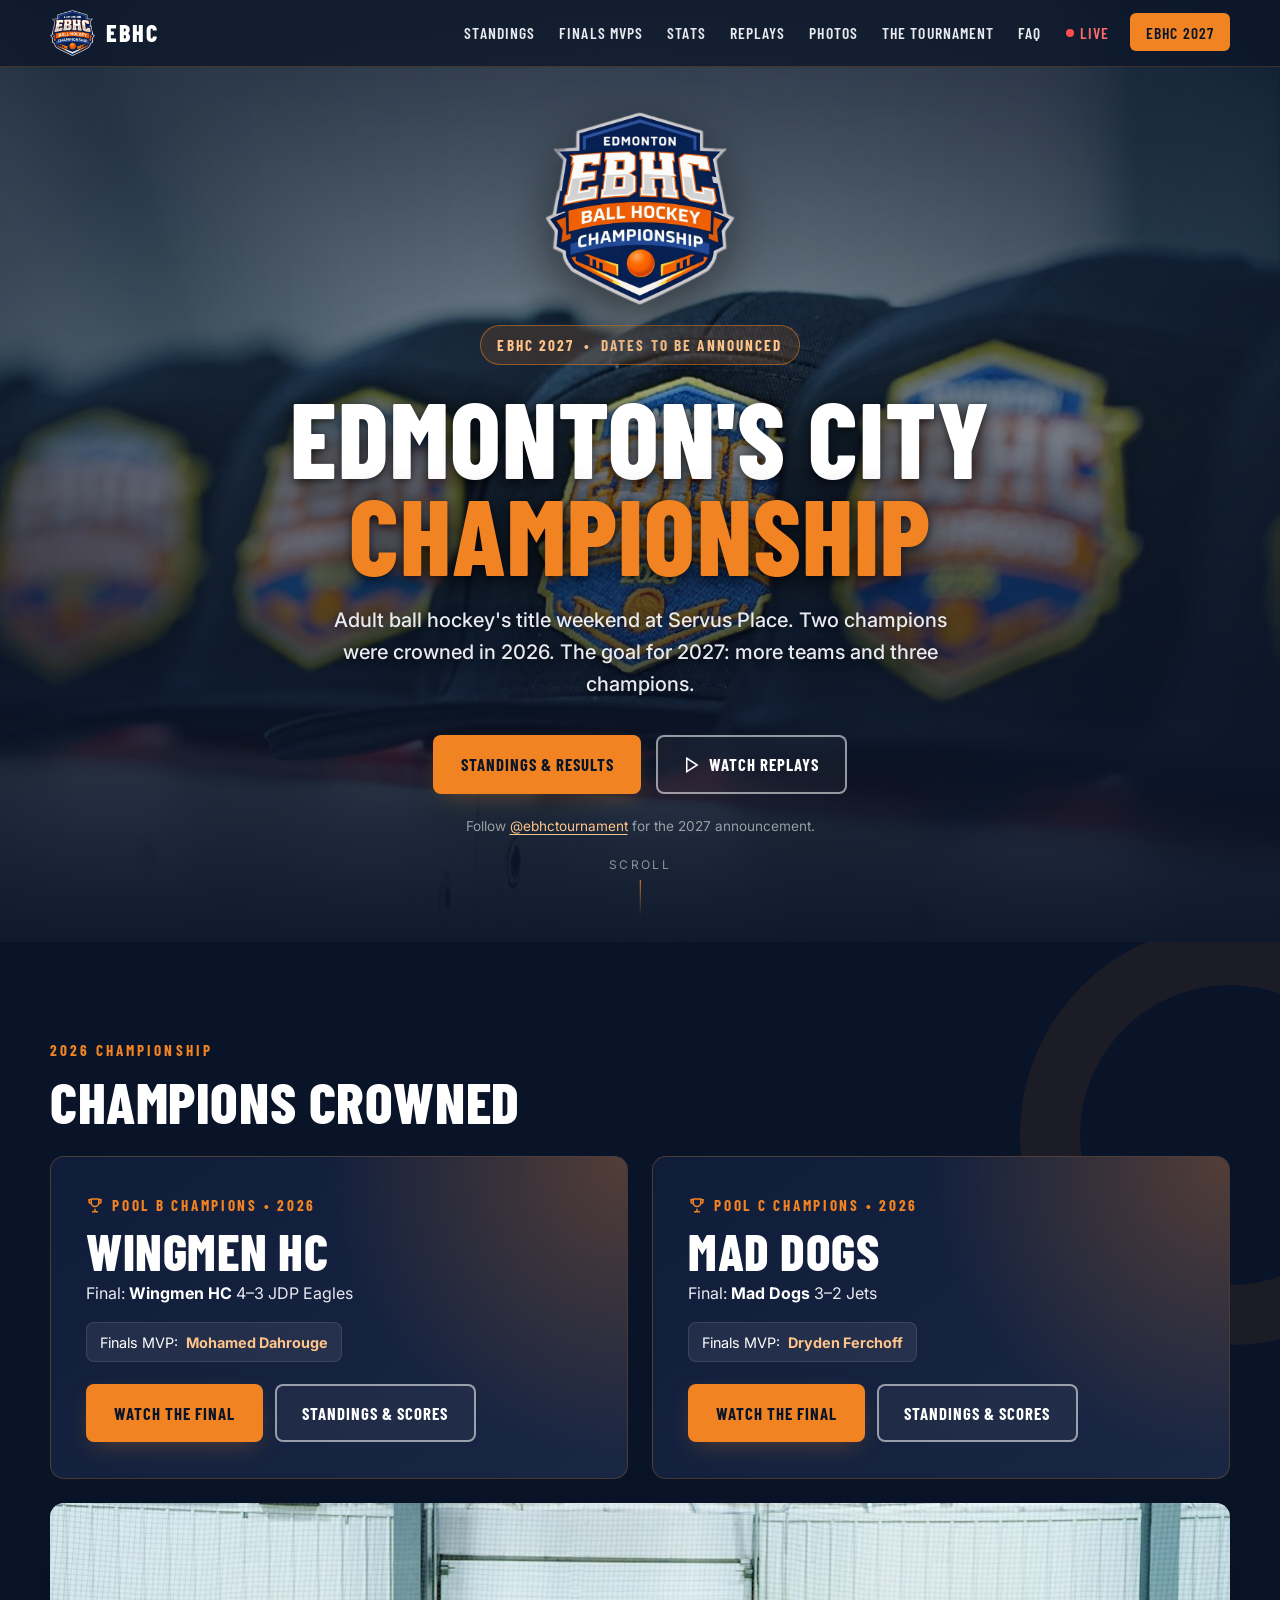
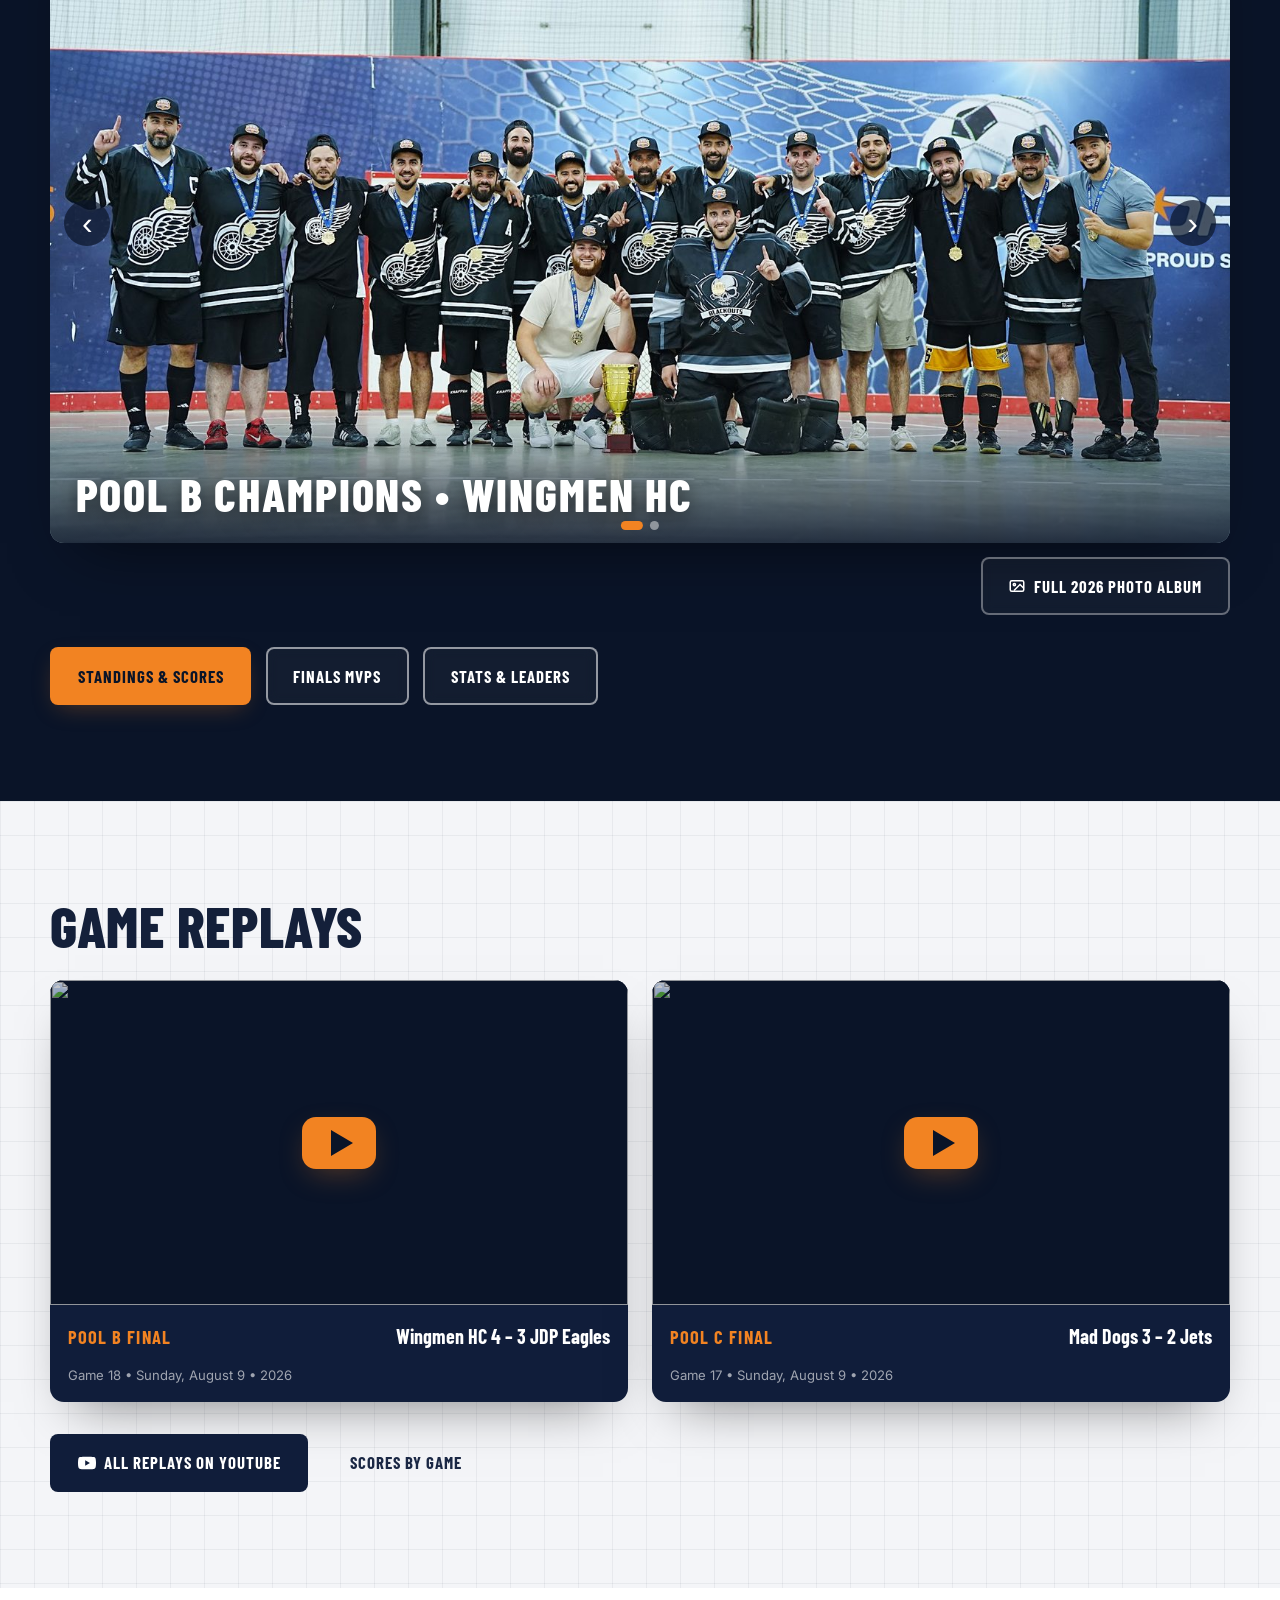
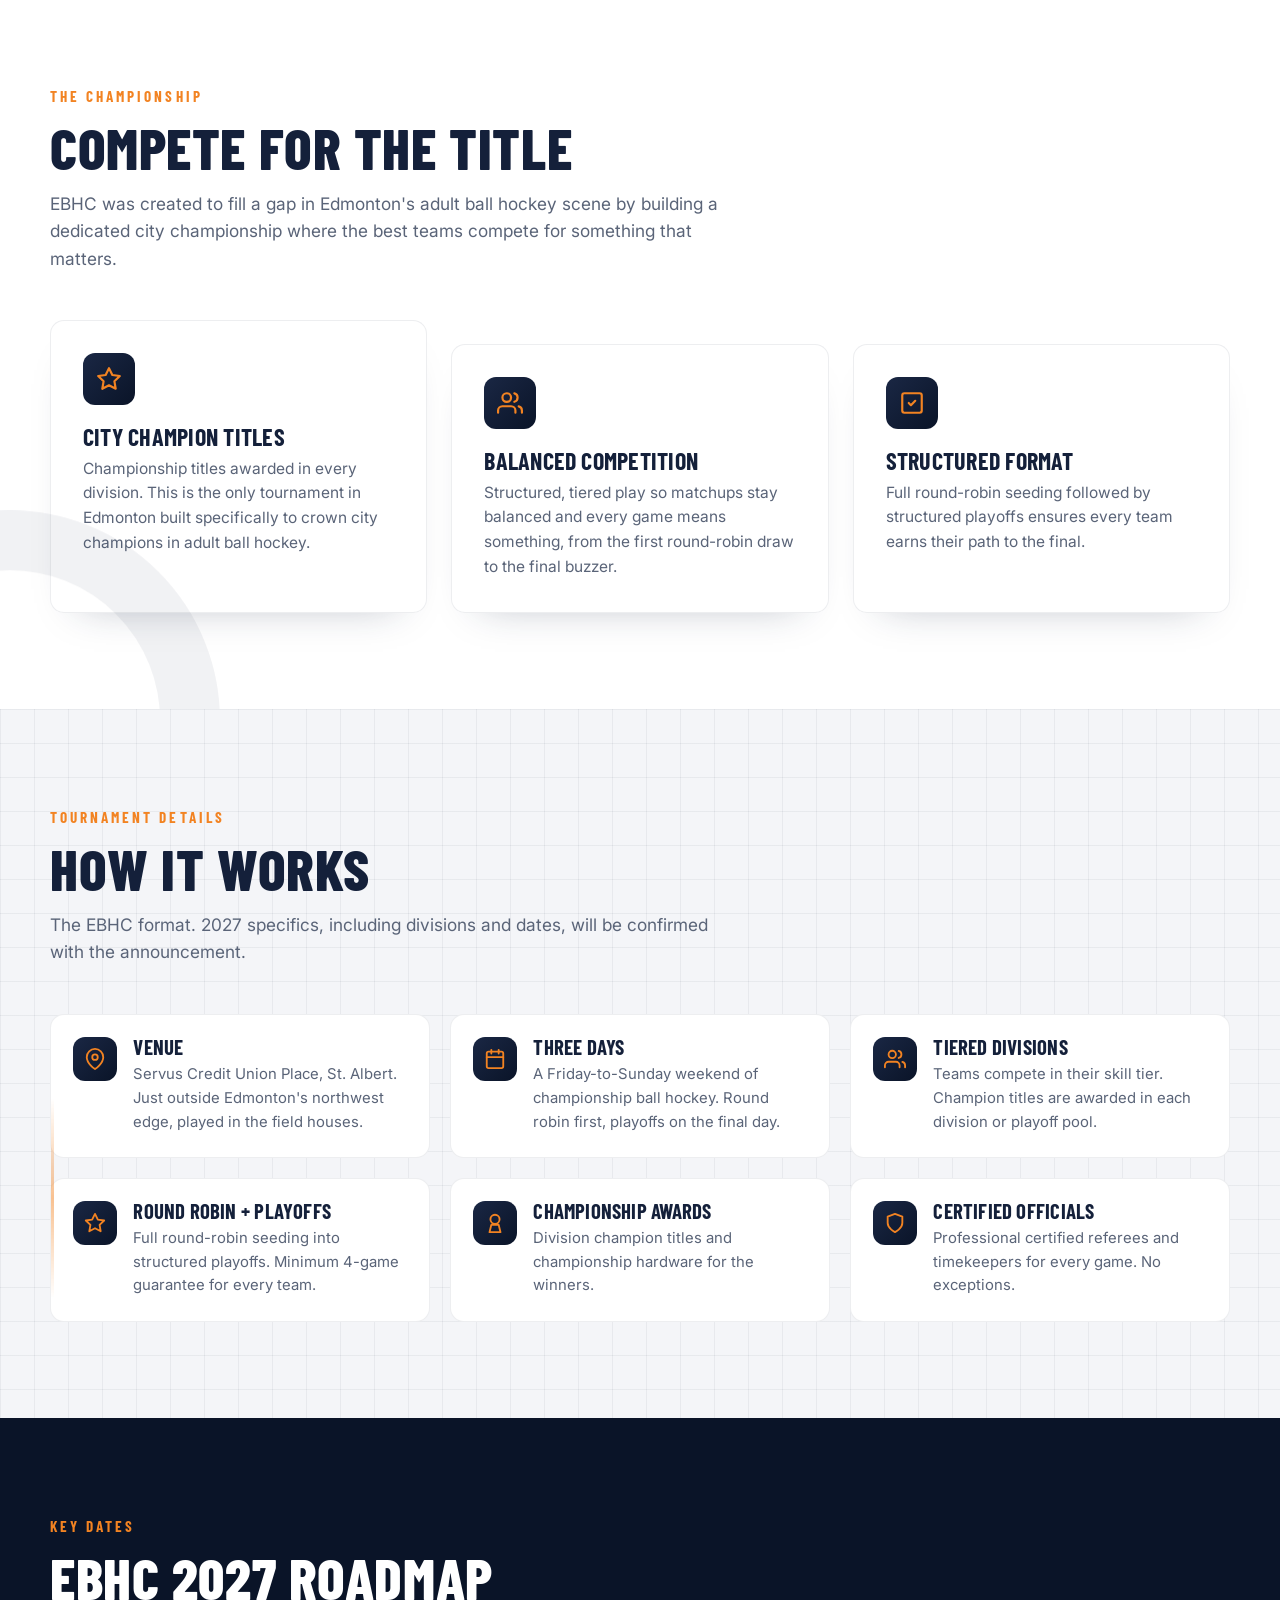
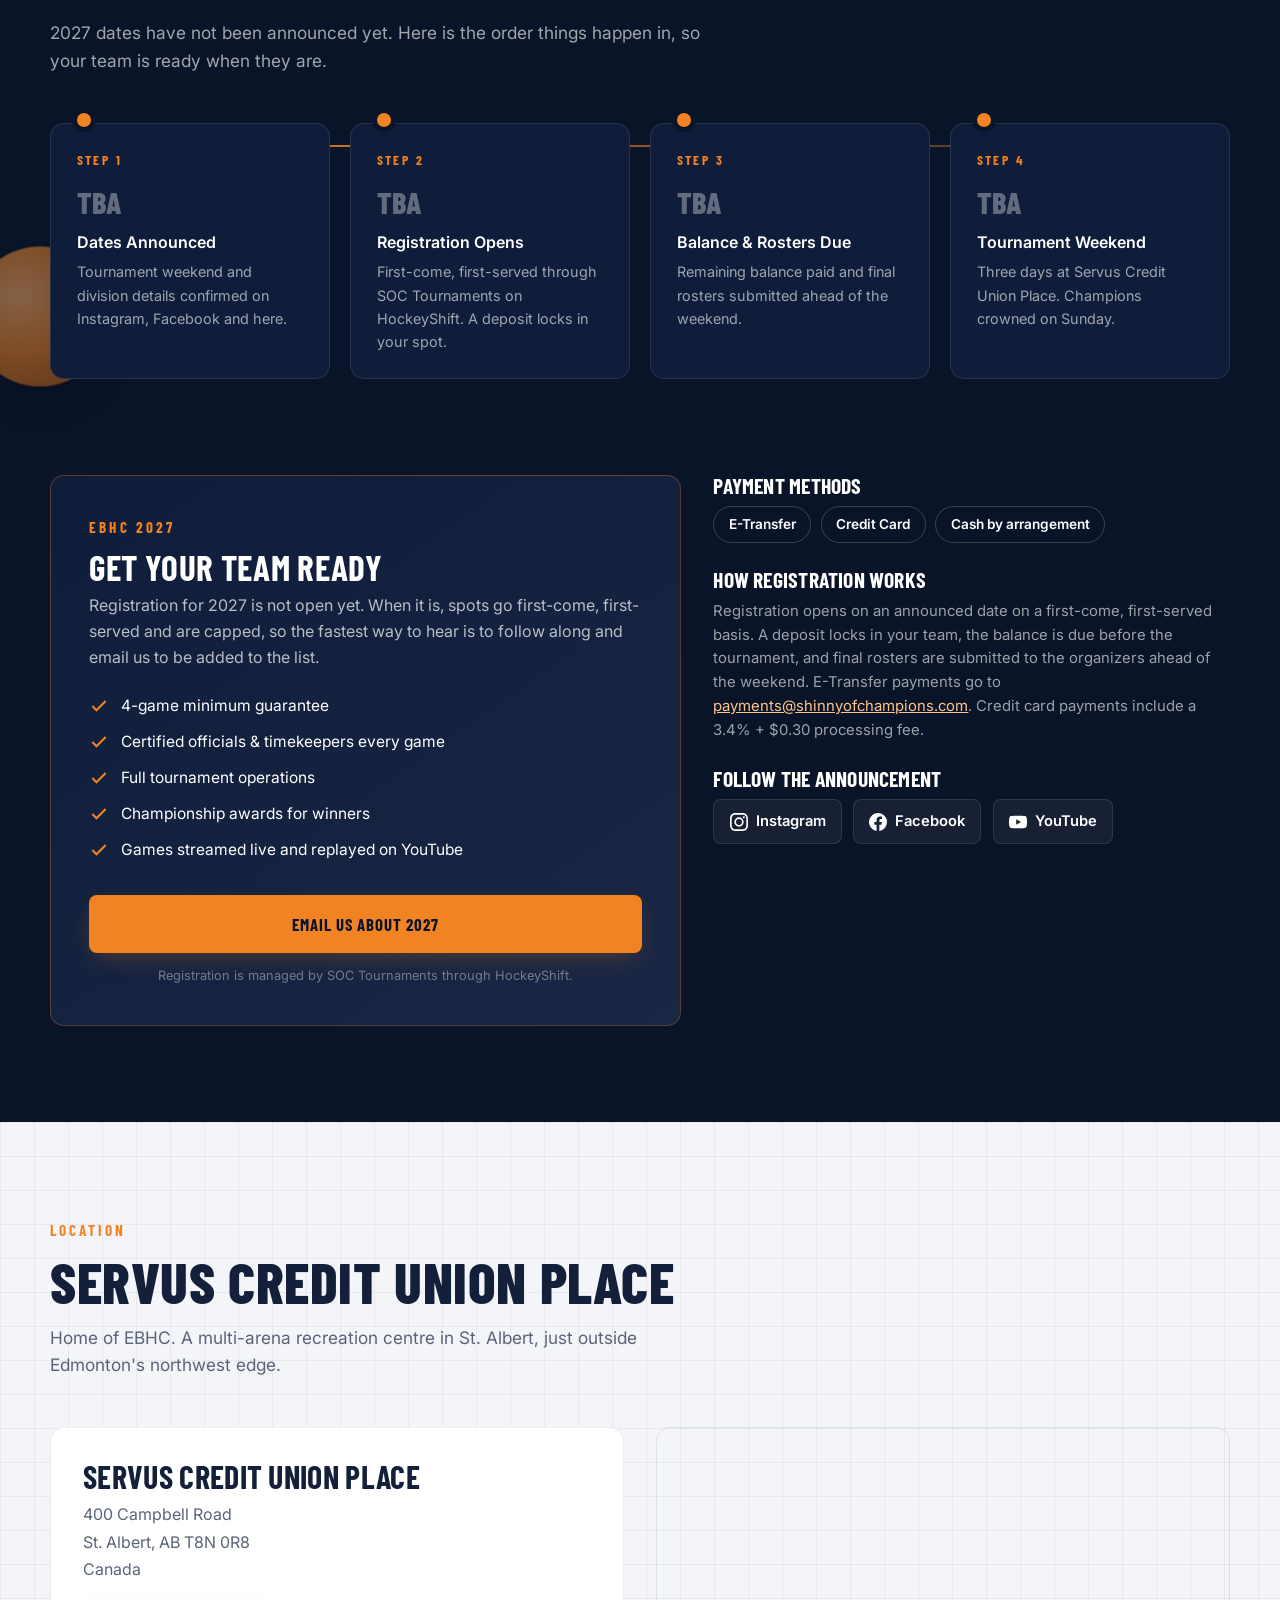
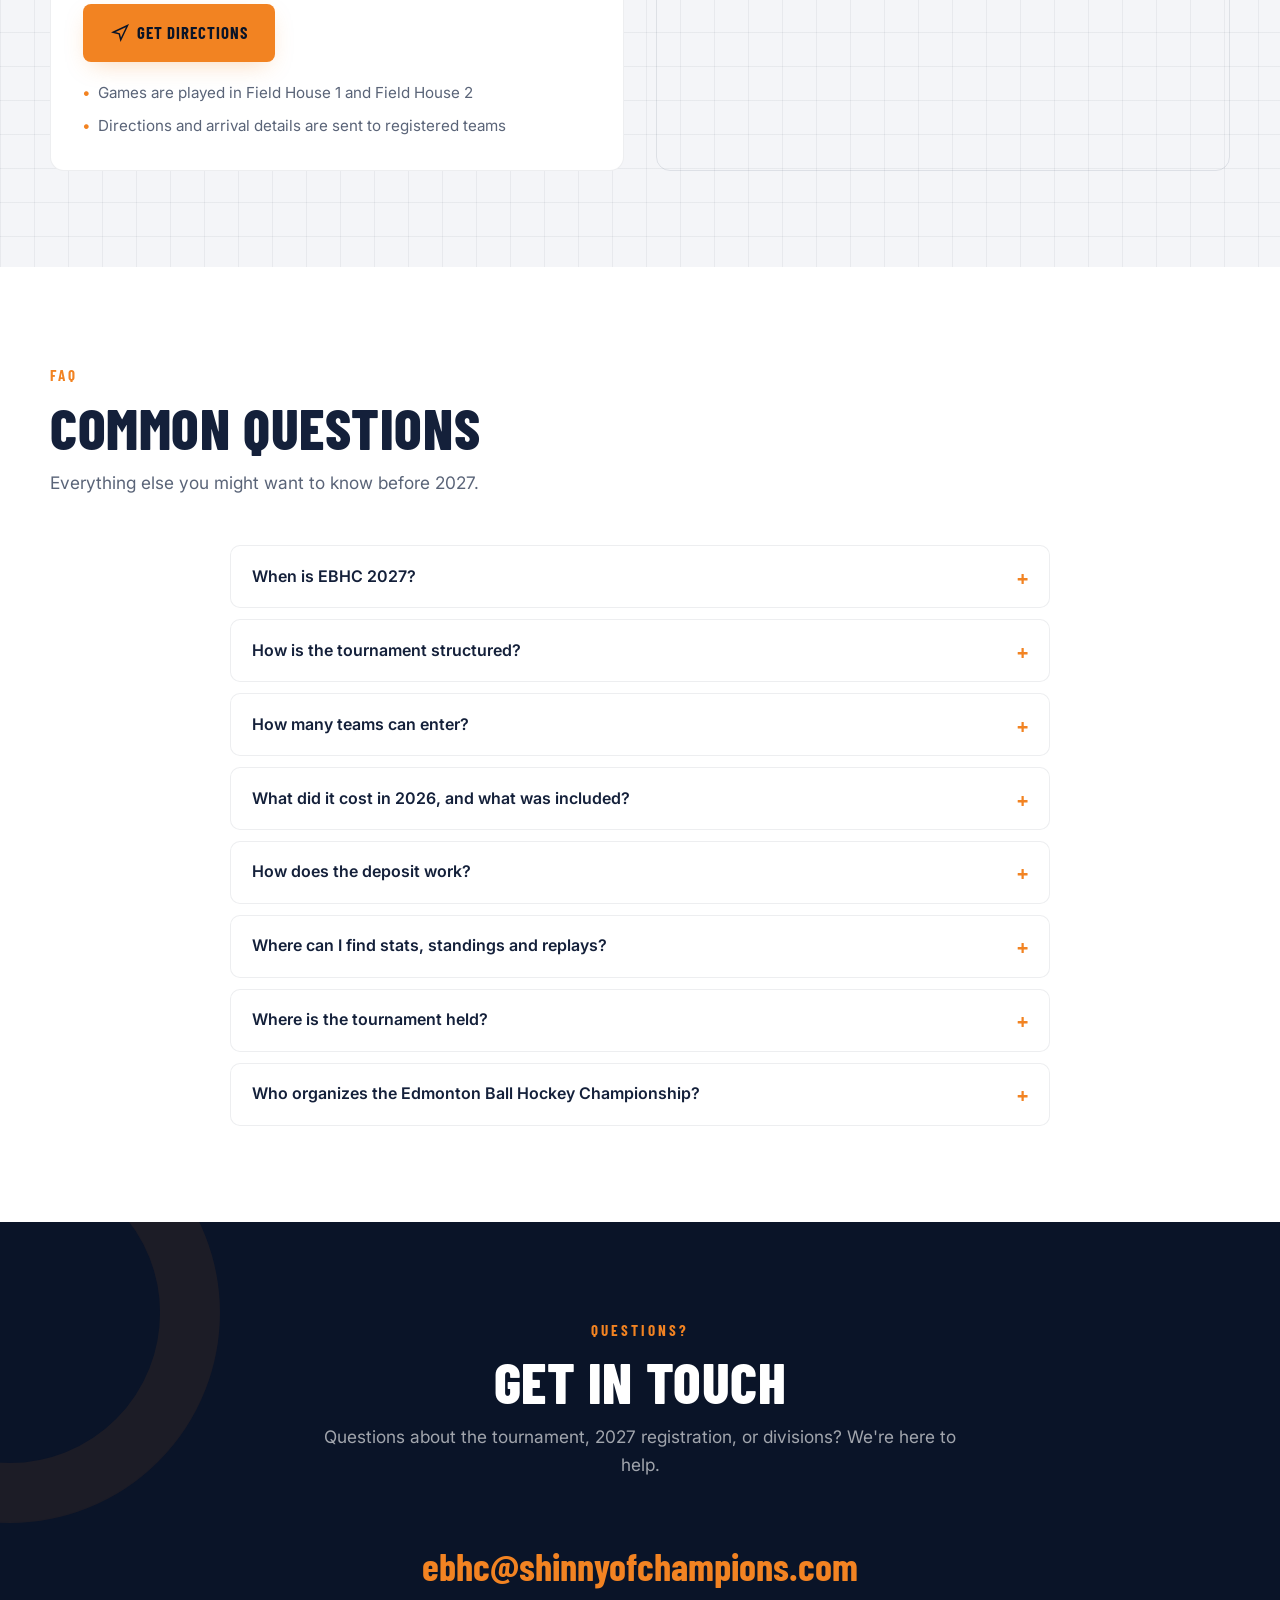
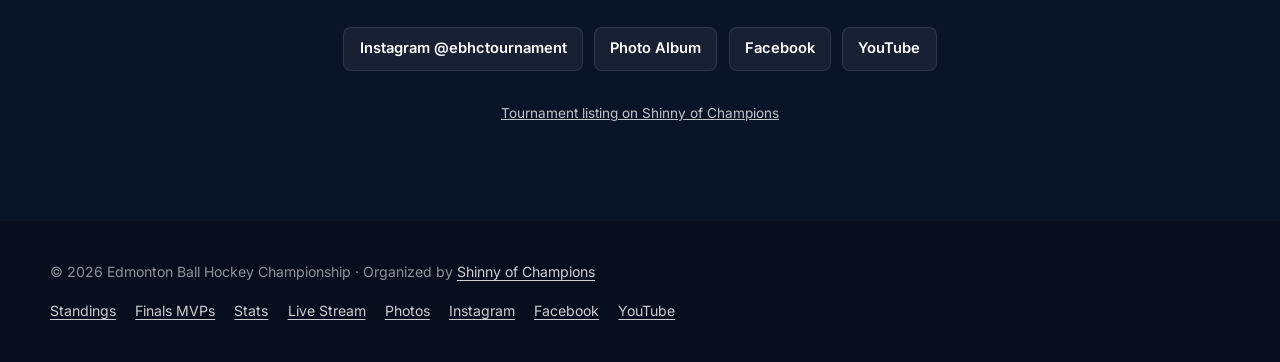
==== commit 8bb6caf5: "Version the season data fetch and shorten HTML/JSON cache so updates show immediately Co-Authored-By" ====
--- a/index.html
+++ b/index.html
@@ -27,7 +27,7 @@
   <link rel="preconnect" href="https://fonts.gstatic.com" crossorigin>
   <link href="https://fonts.googleapis.com/css2?family=Barlow+Condensed:wght@600;700;800&family=Inter:wght@400;500;600;700&display=swap" rel="stylesheet">
   <link rel="preload" as="image" href="assets/photos/hero-2026.jpg" media="(min-width: 801px)">
-  <link rel="stylesheet" href="assets/site.css?v=20260918b">
+  <link rel="stylesheet" href="assets/site.css?v=20260918c">
 
   <script type="application/ld+json">
   {
@@ -283,7 +283,7 @@
     }
   </style>
 </head>
-<body data-root="">
+<body data-root="" data-version="20260918c">
 
 <nav class="top" aria-label="Main">
   <div class="container nav-inner">
@@ -527,7 +527,7 @@
 
 <div class="mobile-cta"><a href="standings/" class="btn btn-primary">Standings &amp; Replays</a></div>
 
-<script src="assets/site.js?v=20260918b"></script>
+<script src="assets/site.js?v=20260918c"></script>
 <script>
 (function () {
   var nav = document.querySelector('nav.top');
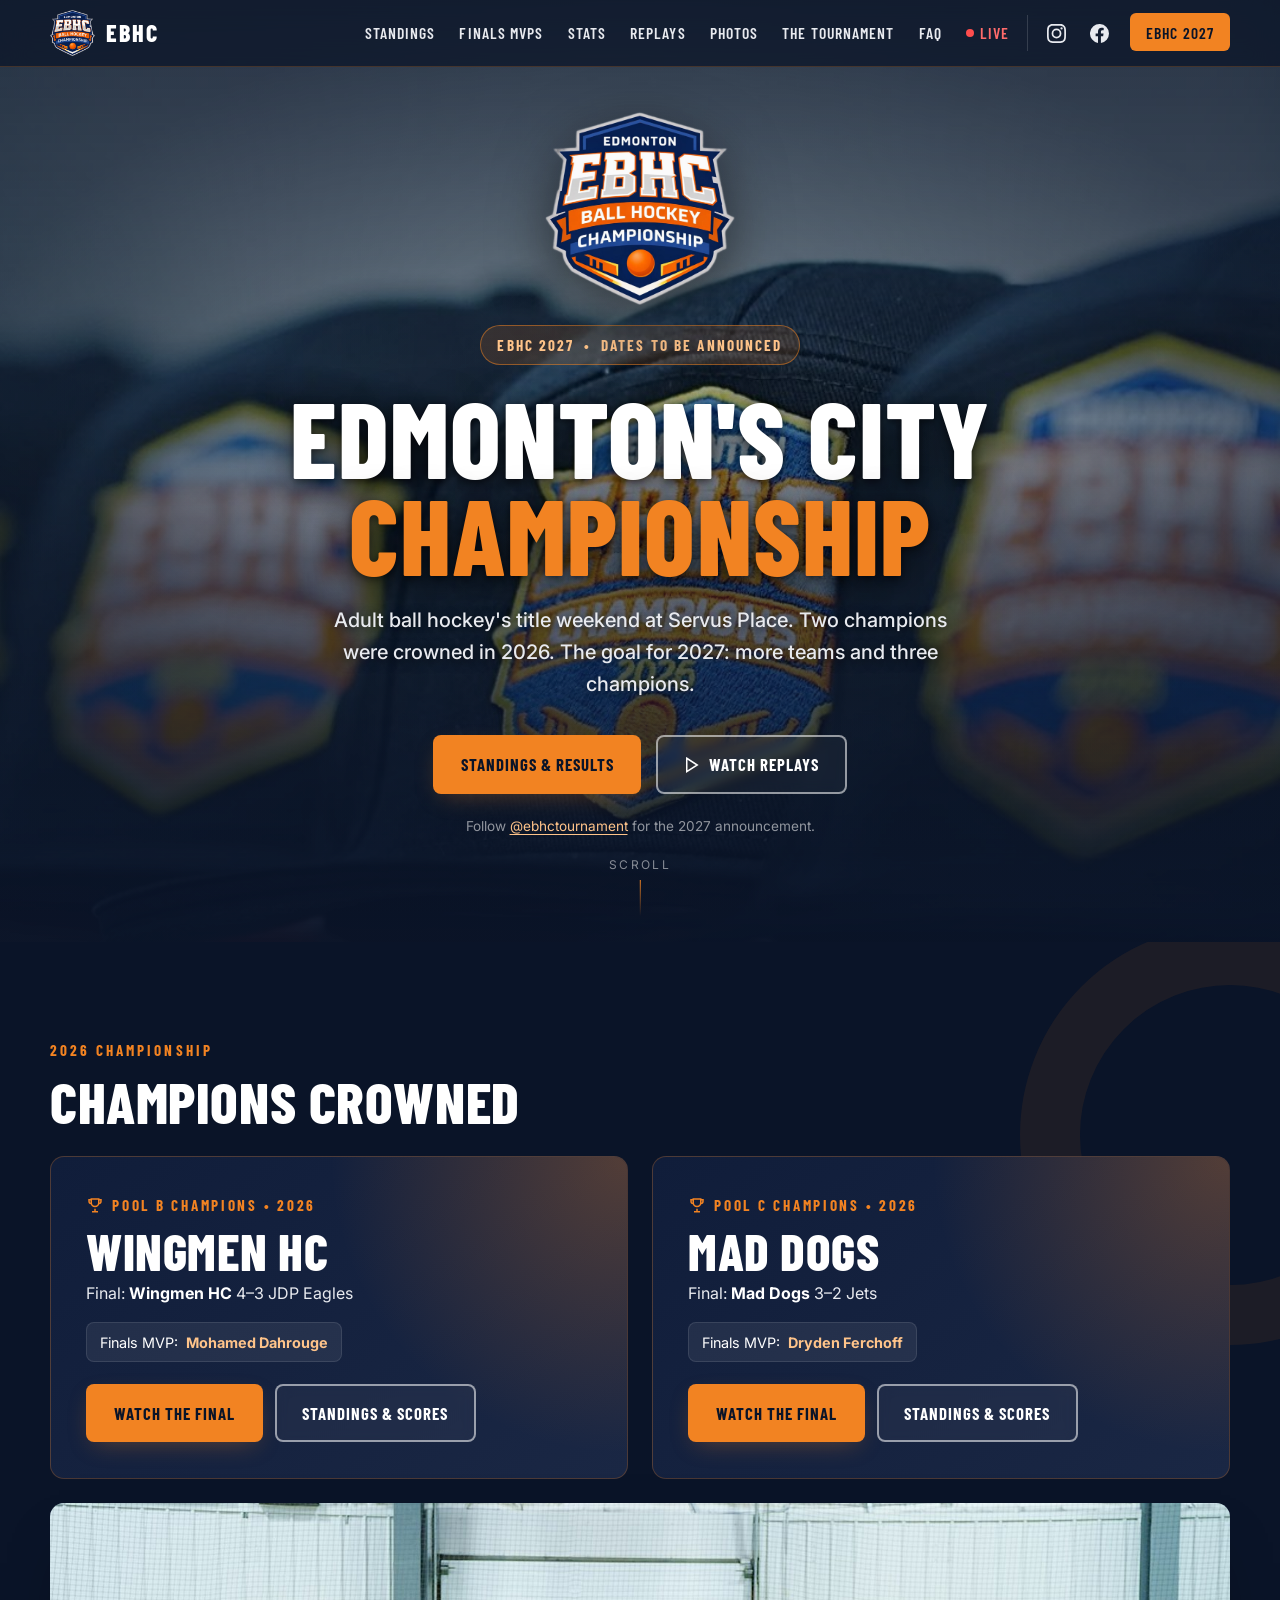
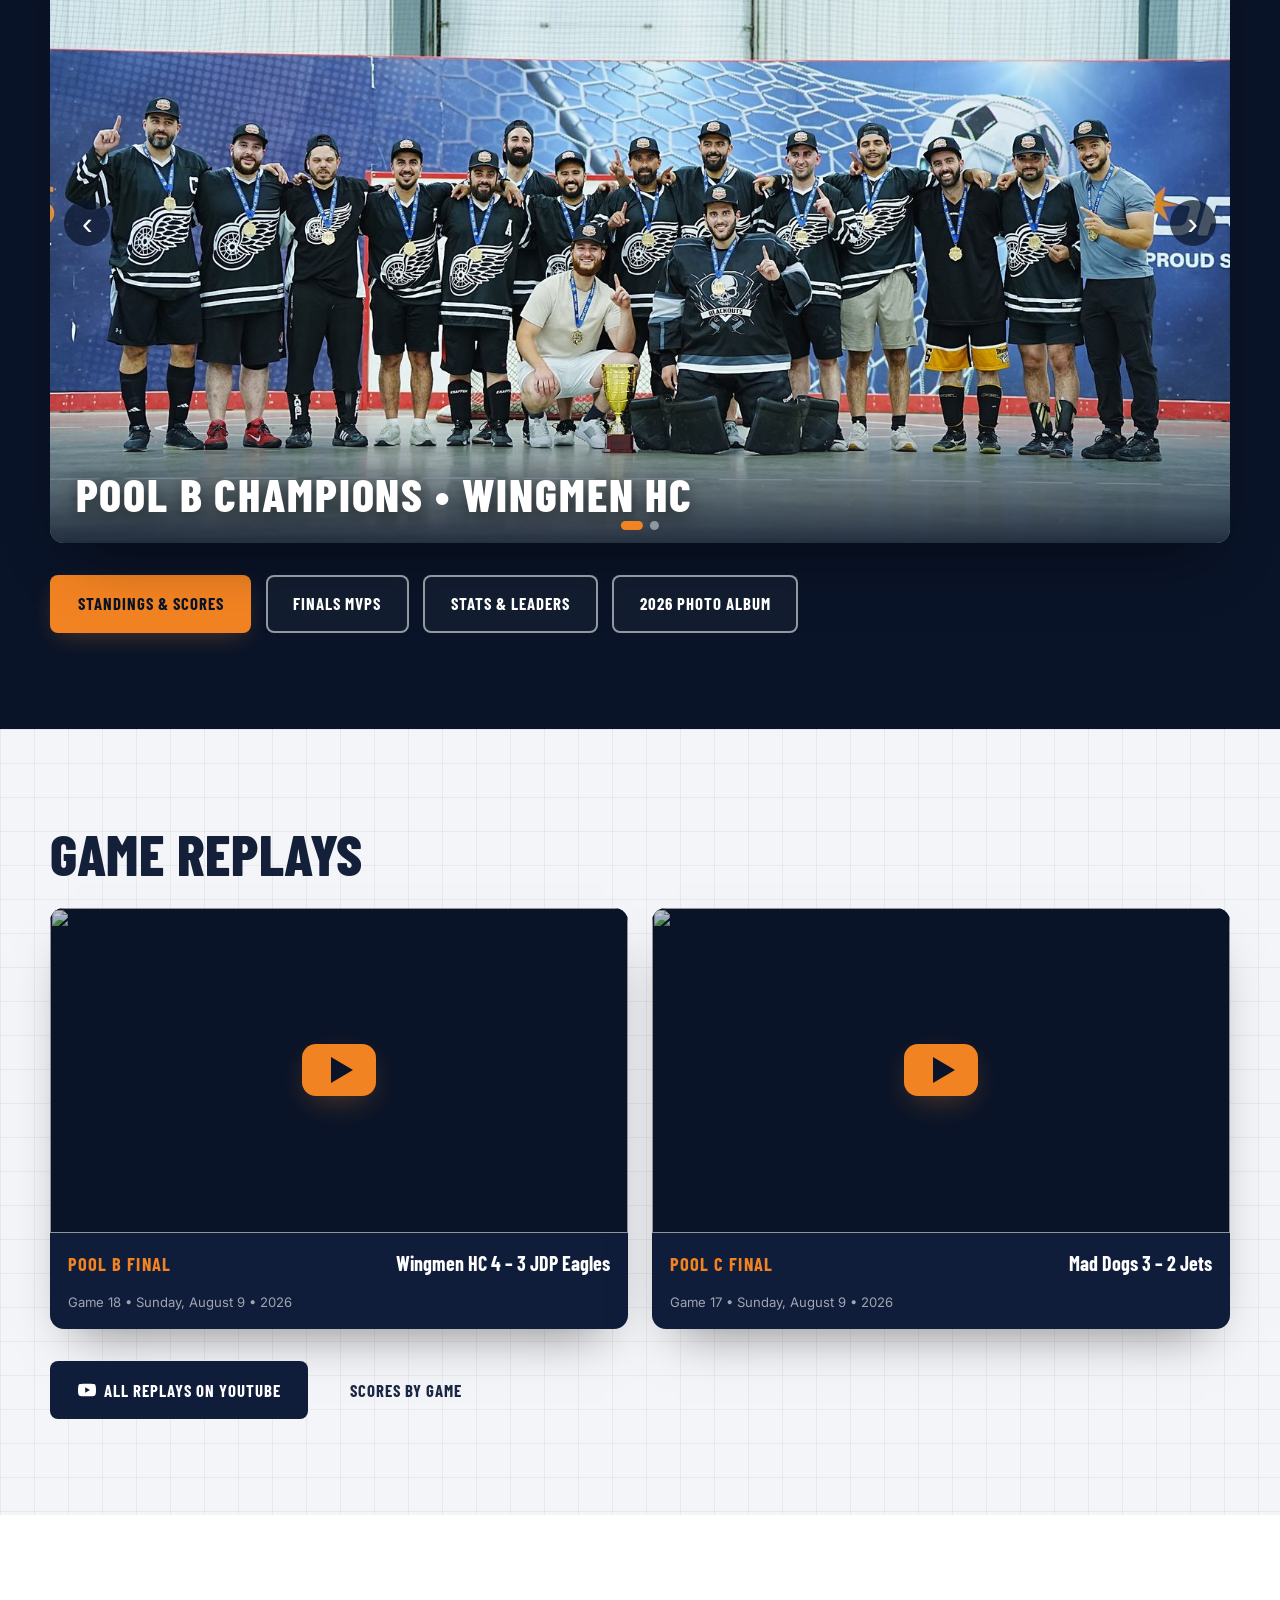
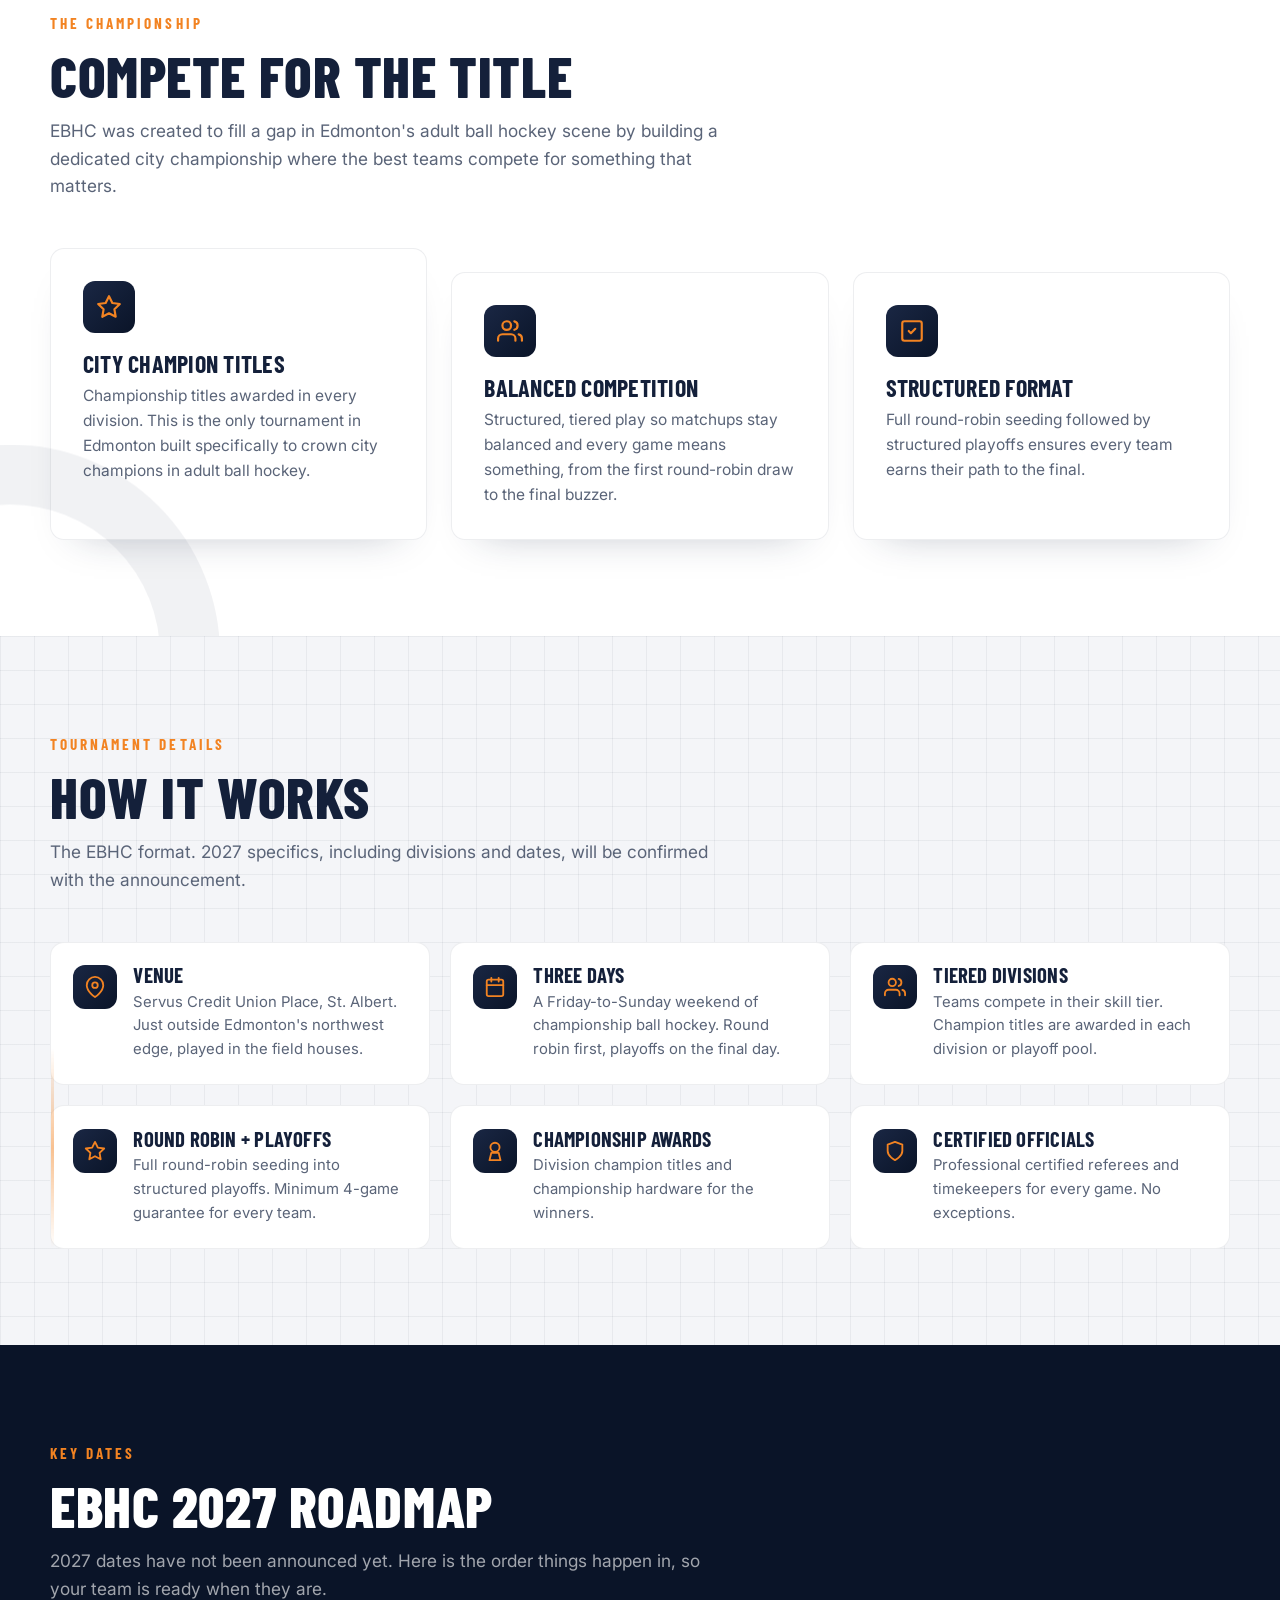
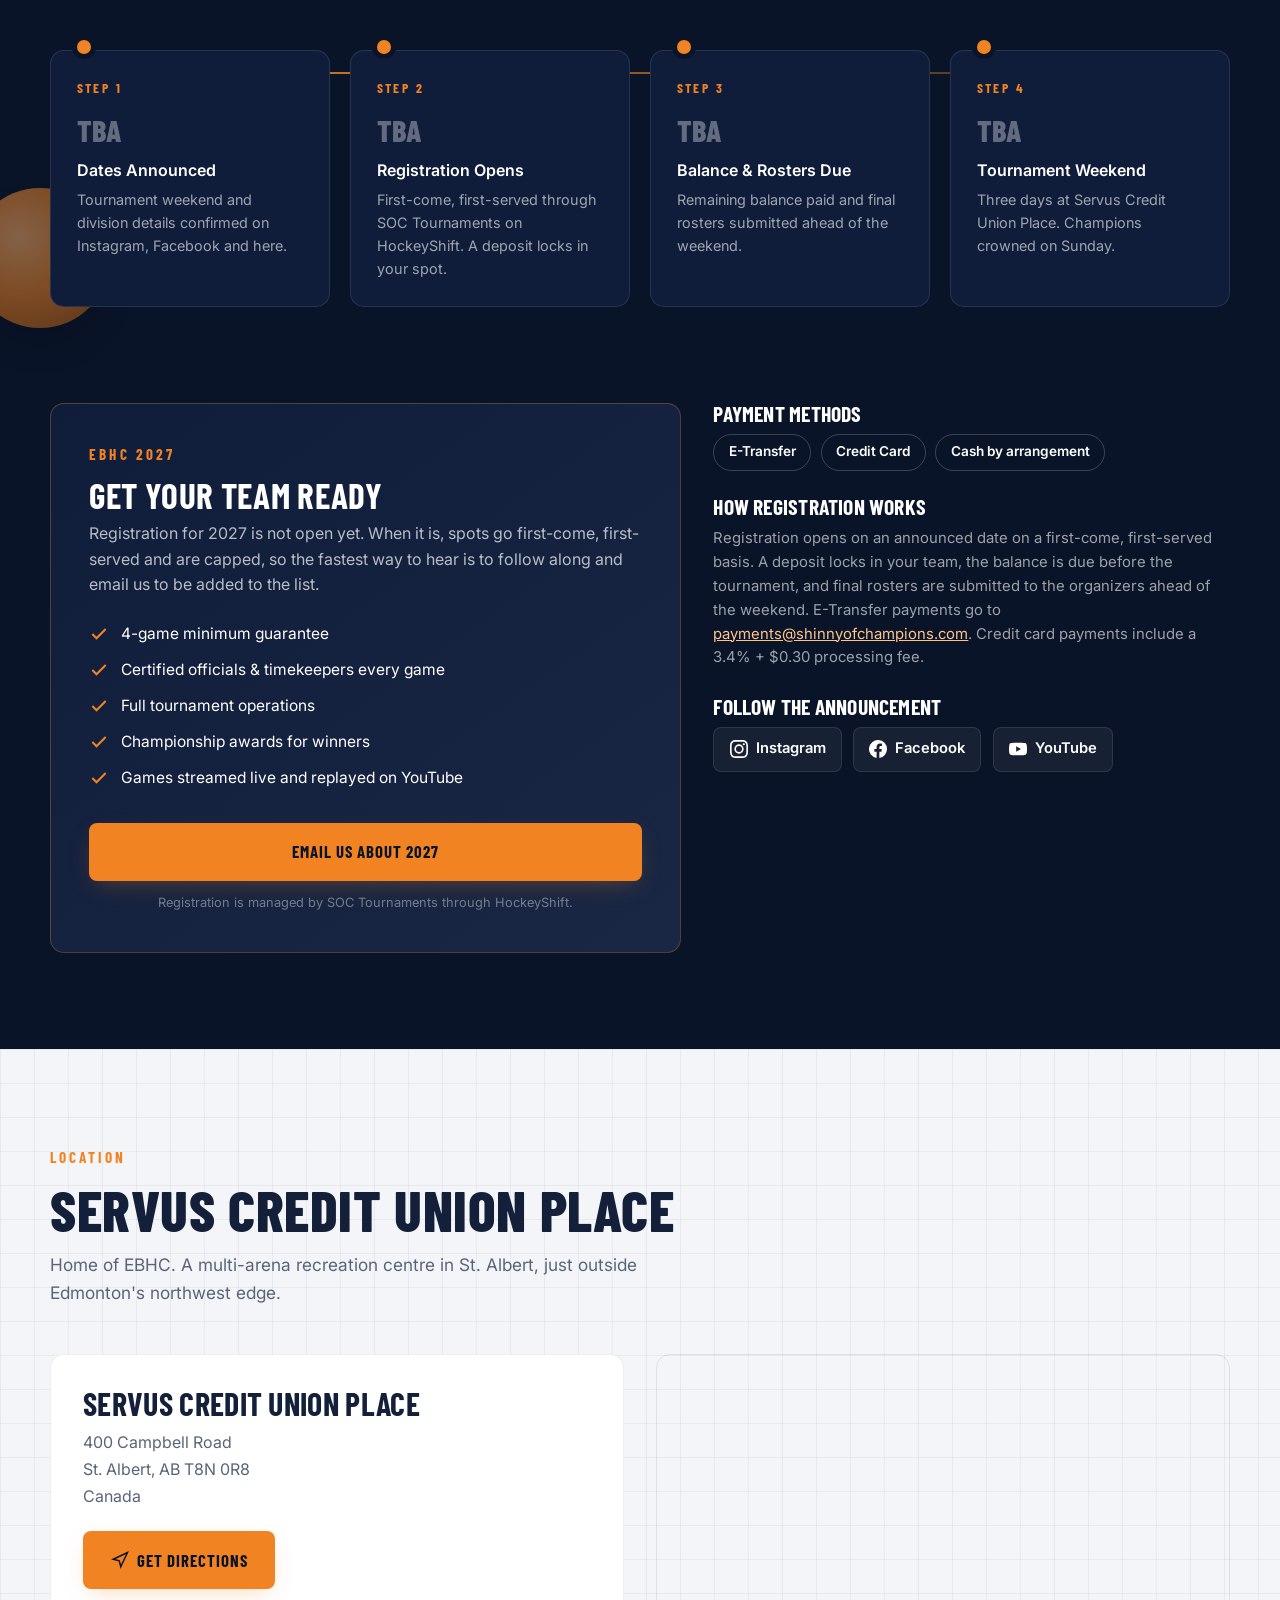
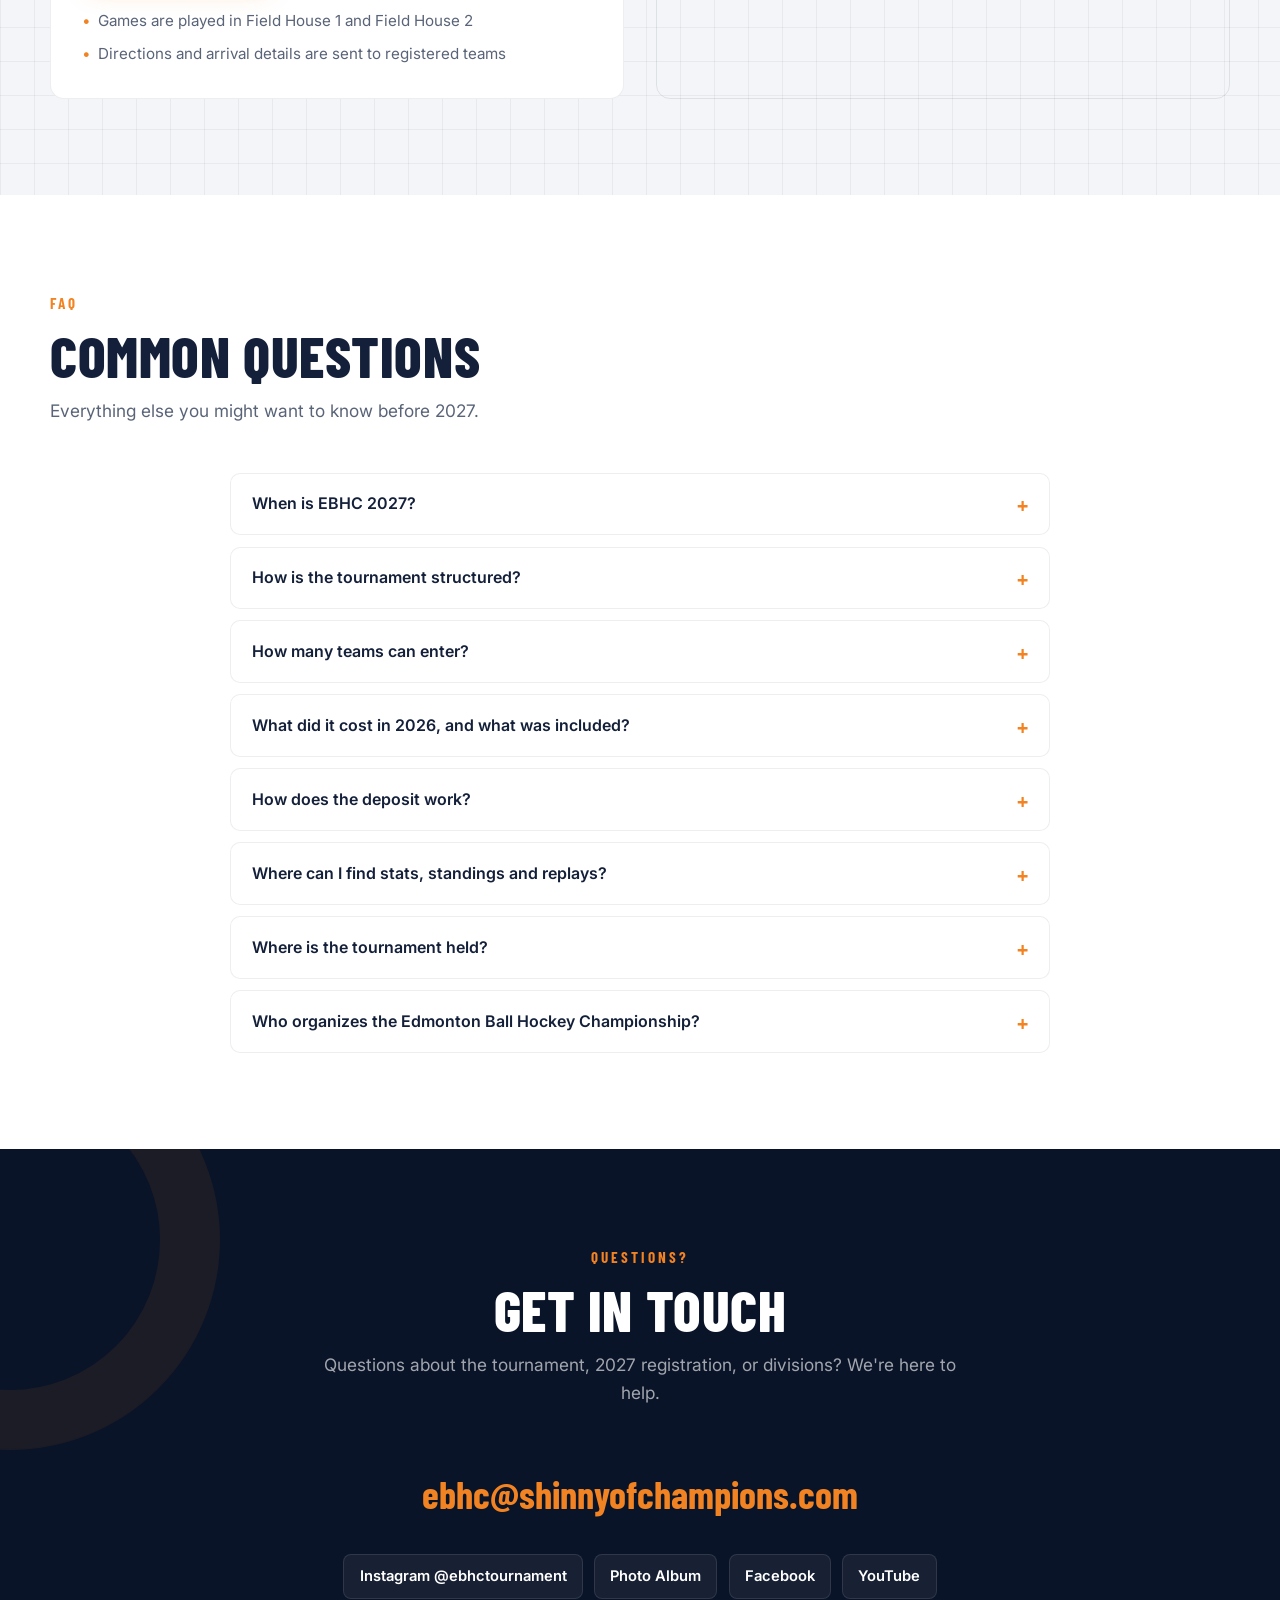
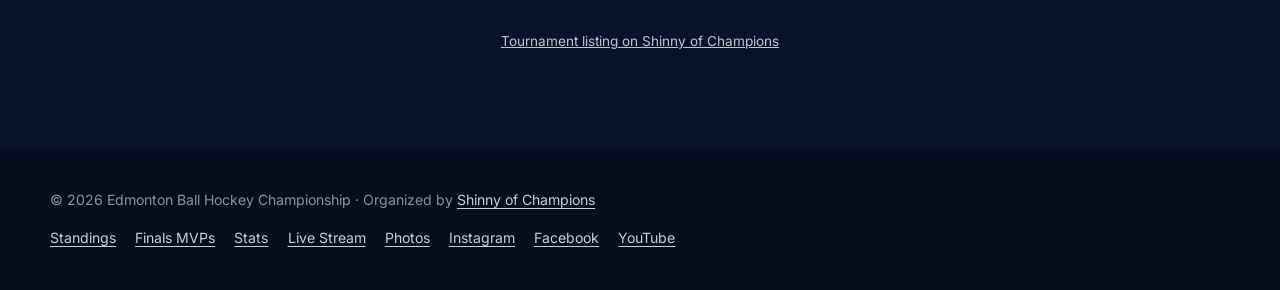
==== commit cdd324ab: "Mobile button stacking, album button in the row, no carousel on standings, Instagram and Facebook in" ====
--- a/index.html
+++ b/index.html
@@ -27,7 +27,7 @@
   <link rel="preconnect" href="https://fonts.gstatic.com" crossorigin>
   <link href="https://fonts.googleapis.com/css2?family=Barlow+Condensed:wght@600;700;800&family=Inter:wght@400;500;600;700&display=swap" rel="stylesheet">
   <link rel="preload" as="image" href="assets/photos/hero-2026.jpg" media="(min-width: 801px)">
-  <link rel="stylesheet" href="assets/site.css?v=20260918c">
+  <link rel="stylesheet" href="assets/site.css?v=20260919a">
 
   <script type="application/ld+json">
   {
@@ -271,6 +271,9 @@
       .hero-logo { width: 140px; }
       .champ { padding: 1.6rem; }
       .reg-card { padding: 1.8rem; }
+      .stats-links { flex-direction: column; }
+      .stats-links .btn { width: 100%; }
+      .hero-actions { flex-direction: column; align-items: stretch; }
       .mobile-cta { display: block; position: fixed; bottom: 0; left: 0; right: 0; z-index: 90; padding: .7rem 1rem calc(.7rem + env(safe-area-inset-bottom)); background: rgba(10,20,40,.92); backdrop-filter: blur(10px); border-top: 1px solid rgba(242,131,34,.3); }
       .mobile-cta .btn { width: 100%; }
       body { padding-bottom: 72px; }
@@ -283,7 +286,7 @@
     }
   </style>
 </head>
-<body data-root="" data-version="20260918c">
+<body data-root="" data-version="20260919a">
 
 <nav class="top" aria-label="Main">
   <div class="container nav-inner">
@@ -298,6 +301,7 @@
       <li><a href="#experience">The Tournament</a></li>
       <li><a href="#faq">FAQ</a></li>
       <li><a href="live/" class="nav-live"><span class="nav-live-dot"></span>Live</a></li>
+      <li class="nav-social"><a href="https://www.instagram.com/ebhctournament/" target="_blank" rel="noopener" aria-label="EBHC on Instagram"><svg viewBox="0 0 24 24" aria-hidden="true"><path d="M12 2.2c3.2 0 3.6 0 4.8.1 1.2.1 1.8.2 2.2.4.6.2 1 .5 1.4.9.4.4.7.8.9 1.4.2.4.4 1 .4 2.2.1 1.3.1 1.6.1 4.8s0 3.6-.1 4.8c-.1 1.2-.2 1.8-.4 2.2-.2.6-.5 1-.9 1.4-.4.4-.8.7-1.4.9-.4.2-1 .4-2.2.4-1.3.1-1.6.1-4.8.1s-3.6 0-4.8-.1c-1.2-.1-1.8-.2-2.2-.4-.6-.2-1-.5-1.4-.9-.4-.4-.7-.8-.9-1.4-.2-.4-.4-1-.4-2.2C2.2 15.6 2.2 15.2 2.2 12s0-3.6.1-4.8c.1-1.2.2-1.8.4-2.2.2-.6.5-1 .9-1.4.4-.4.8-.7 1.4-.9.4-.2 1-.4 2.2-.4C8.4 2.2 8.8 2.2 12 2.2M12 0C8.7 0 8.3 0 7.1.1 5.8.1 4.9.3 4.1.6c-.8.3-1.5.7-2.1 1.4C1.3 2.6.9 3.3.6 4.1.3 4.9.1 5.8.1 7.1 0 8.3 0 8.7 0 12s0 3.7.1 4.9c.1 1.3.3 2.2.6 2.9.3.8.7 1.5 1.4 2.1.6.7 1.3 1.1 2.1 1.4.8.3 1.6.5 2.9.6 1.2.1 1.6.1 4.9.1s3.7 0 4.9-.1c1.3-.1 2.2-.3 2.9-.6.8-.3 1.5-.7 2.1-1.4.7-.6 1.1-1.3 1.4-2.1.3-.8.5-1.6.6-2.9.1-1.2.1-1.6.1-4.9s0-3.7-.1-4.9c-.1-1.3-.3-2.2-.6-2.9-.3-.8-.7-1.5-1.4-2.1C21.4 1.3 20.7.9 19.9.6 19.1.3 18.2.1 16.9.1 15.7 0 15.3 0 12 0zm0 5.8a6.2 6.2 0 1 0 0 12.4 6.2 6.2 0 0 0 0-12.4zM12 16a4 4 0 1 1 0-8 4 4 0 0 1 0 8zm6.4-11.8a1.4 1.4 0 1 0 0 2.9 1.4 1.4 0 0 0 0-2.9z"/></svg><span>Instagram</span></a><a href="https://www.facebook.com/ebhctournament" target="_blank" rel="noopener" aria-label="EBHC on Facebook"><svg viewBox="0 0 24 24" aria-hidden="true"><path d="M24 12a12 12 0 1 0-13.9 11.9v-8.4H7.1V12h3V9.4c0-3 1.8-4.7 4.5-4.7 1.3 0 2.7.2 2.7.2v3h-1.5c-1.5 0-2 .9-2 1.9V12h3.3l-.5 3.5h-2.8v8.4A12 12 0 0 0 24 12z"/></svg><span>Facebook</span></a></li>
       <li><a href="#registration" class="nav-cta">EBHC 2027</a></li>
     </ul>
   </div>
@@ -338,6 +342,7 @@
       <a class="btn btn-primary" href="standings/">Standings &amp; Scores</a>
       <a class="btn btn-outline" href="mvps/">Finals MVPs</a>
       <a class="btn btn-outline" href="stats/">Stats &amp; Leaders</a>
+      <span data-slot="album-btn"></span>
     </div>
   </div>
 </section>
@@ -527,7 +532,7 @@
 
 <div class="mobile-cta"><a href="standings/" class="btn btn-primary">Standings &amp; Replays</a></div>
 
-<script src="assets/site.js?v=20260918c"></script>
+<script src="assets/site.js?v=20260919a"></script>
 <script>
 (function () {
   var nav = document.querySelector('nav.top');
--- a/assets/site.css
+++ b/assets/site.css
@@ -47,6 +47,18 @@
 .nav-toggle[aria-expanded="true"] span:nth-child(1) { transform: translateY(7px) rotate(45deg); }
 .nav-toggle[aria-expanded="true"] span:nth-child(2) { opacity: 0; }
 .nav-toggle[aria-expanded="true"] span:nth-child(3) { transform: translateY(-7px) rotate(-45deg); }
+
+/* NAV SOCIAL ICONS */
+.nav-social { display: flex; align-items: center; gap: .1rem; margin-left: .3rem; padding-left: .5rem; border-left: 1px solid rgba(255,255,255,.15); }
+.nav-social a { display: inline-flex; align-items: center; gap: .45rem; padding: .5rem .55rem; color: var(--silver-light); }
+.nav-social a svg { width: 19px; height: 19px; fill: currentColor; }
+.nav-social a span { display: none; }
+.nav-social a:hover { color: var(--orange); }
+@media (max-width: 760px) {
+  .nav-social { border-left: 0; padding-left: 0; margin: .3rem 0 0; gap: .6rem; }
+  .nav-social a { flex: 1; justify-content: center; border: 1px solid rgba(255,255,255,.18); border-radius: 8px; padding: .7rem; font-family: var(--head); font-weight: 600; text-transform: uppercase; letter-spacing: .07em; font-size: 1rem; }
+  .nav-social a span { display: inline; }
+}
 
 /* PAGE HERO + YEAR FILTER */
 .page-hero { background: var(--navy-900); color: var(--white); padding: 8rem 0 3.5rem; position: relative; overflow: hidden; isolation: isolate; }
@@ -195,8 +207,6 @@
 .dot[aria-current="true"] { background: var(--orange); width: 22px; border-radius: 5px; }
 @media (max-width: 640px) { .carousel .slide { aspect-ratio: 4 / 3; } .c-btn { width: 38px; height: 38px; font-size: 1.6rem; } .carousel figcaption { font-size: 1.5rem; padding: 2.4rem 1rem 1.4rem; } }
 
-.album-link { display: flex; justify-content: flex-end; margin-top: .9rem; }
-.album-link .btn-outline { border-color: rgba(255,255,255,.35); }
 
 /* FOOTER */
 footer { background: #060d1c; color: rgba(255,255,255,.55); padding: 2.5rem 0; font-size: .88rem; }
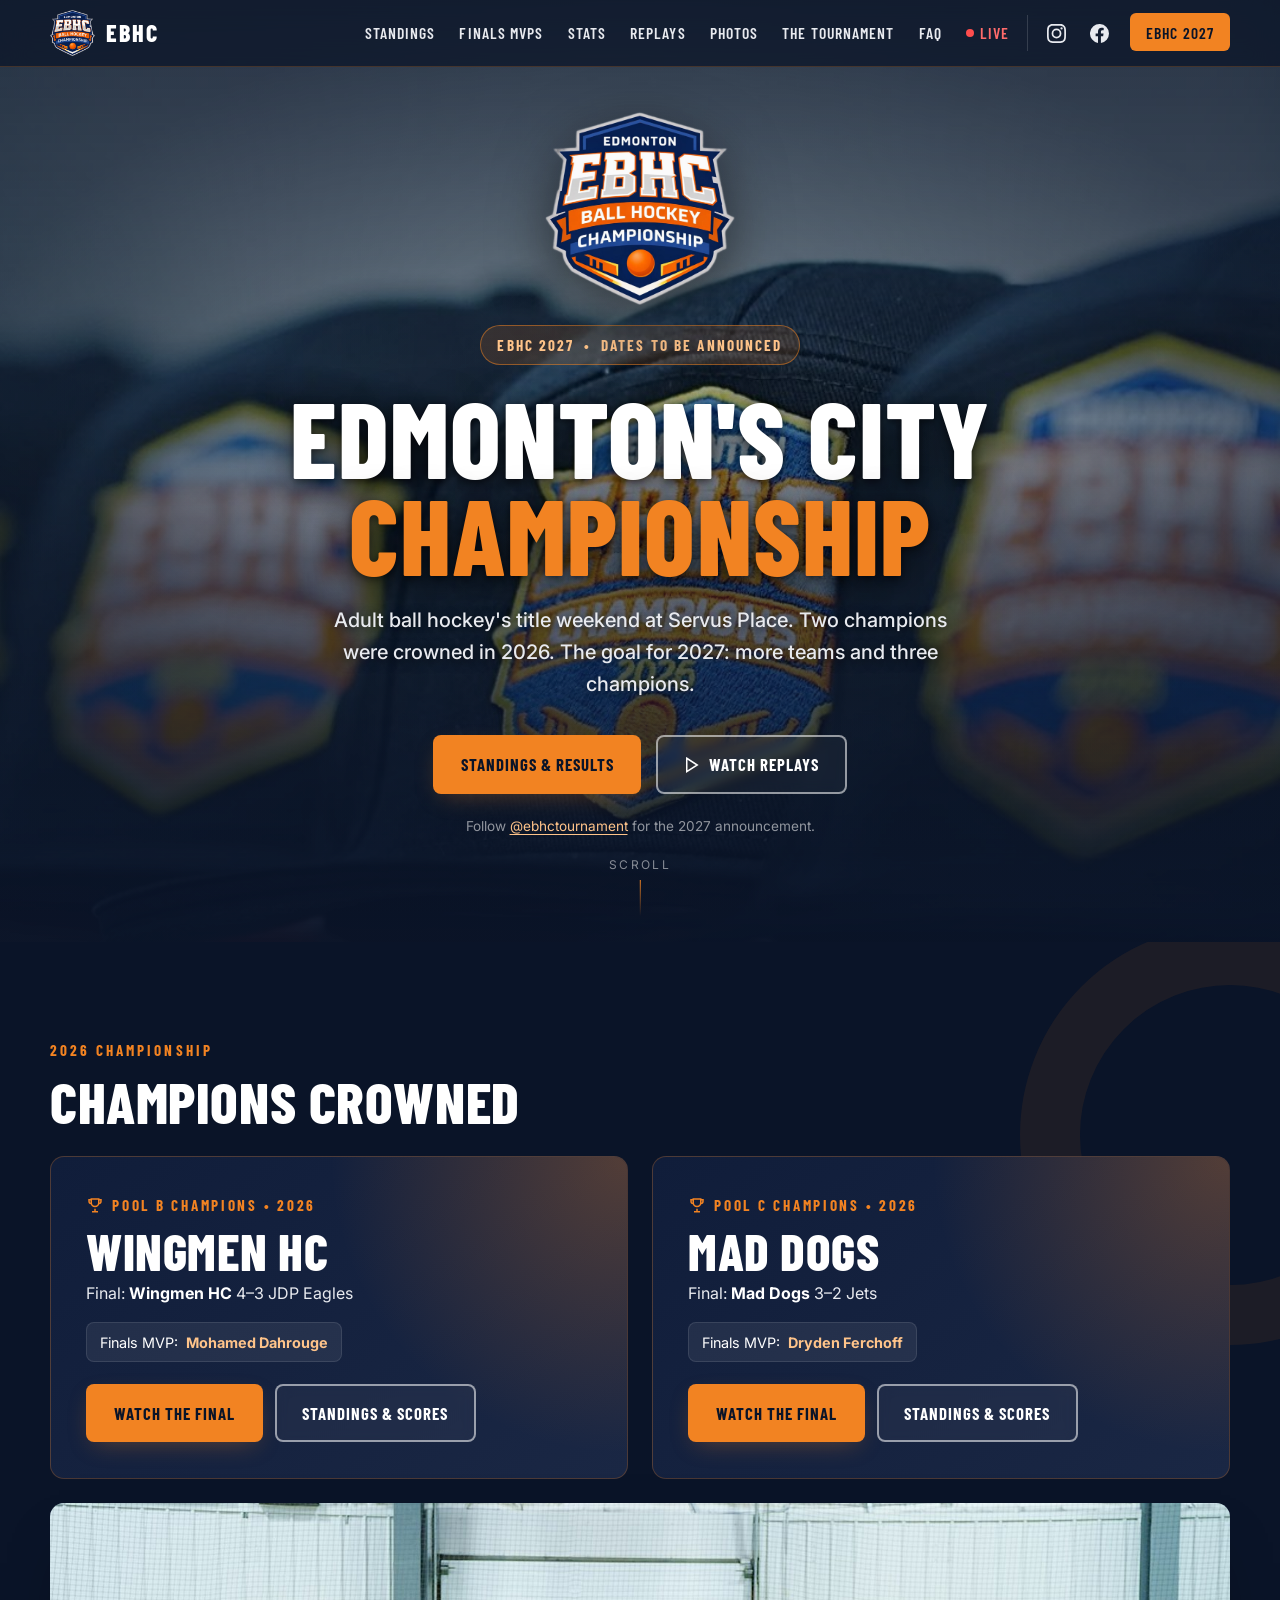
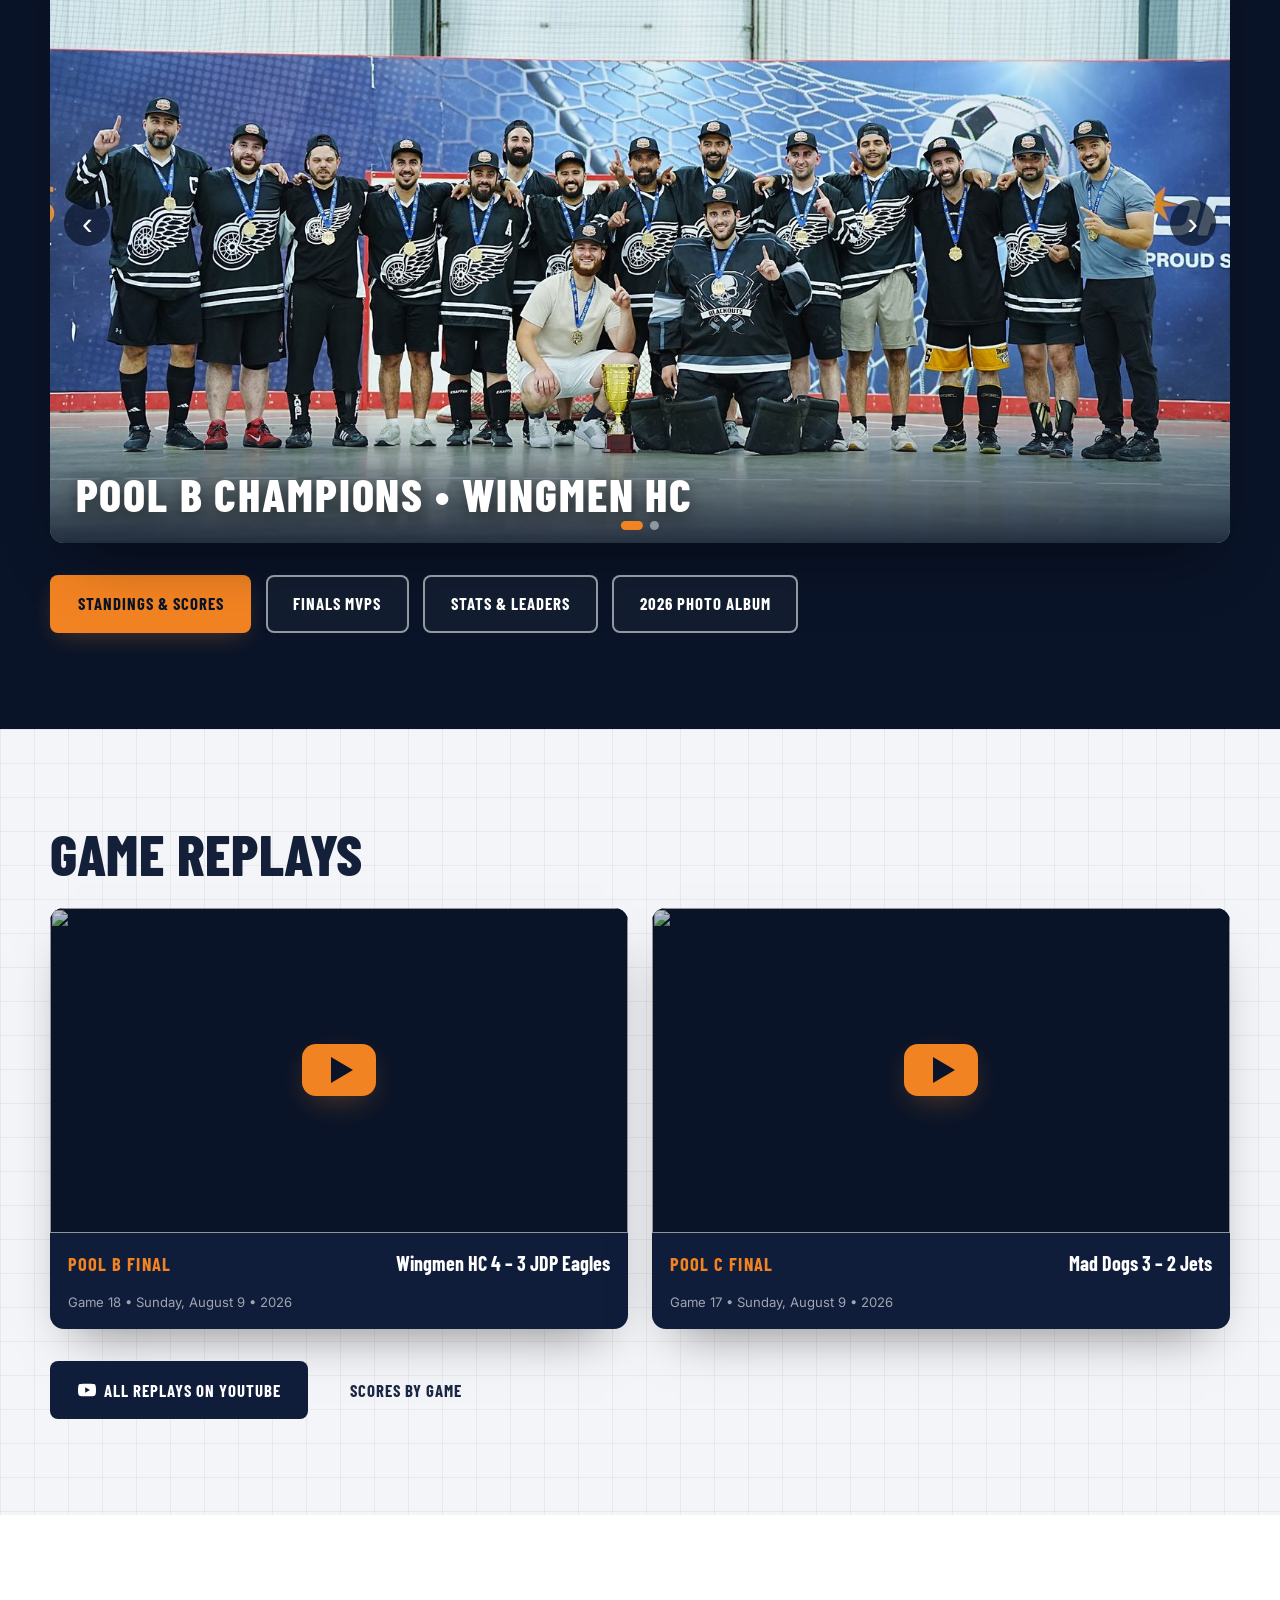
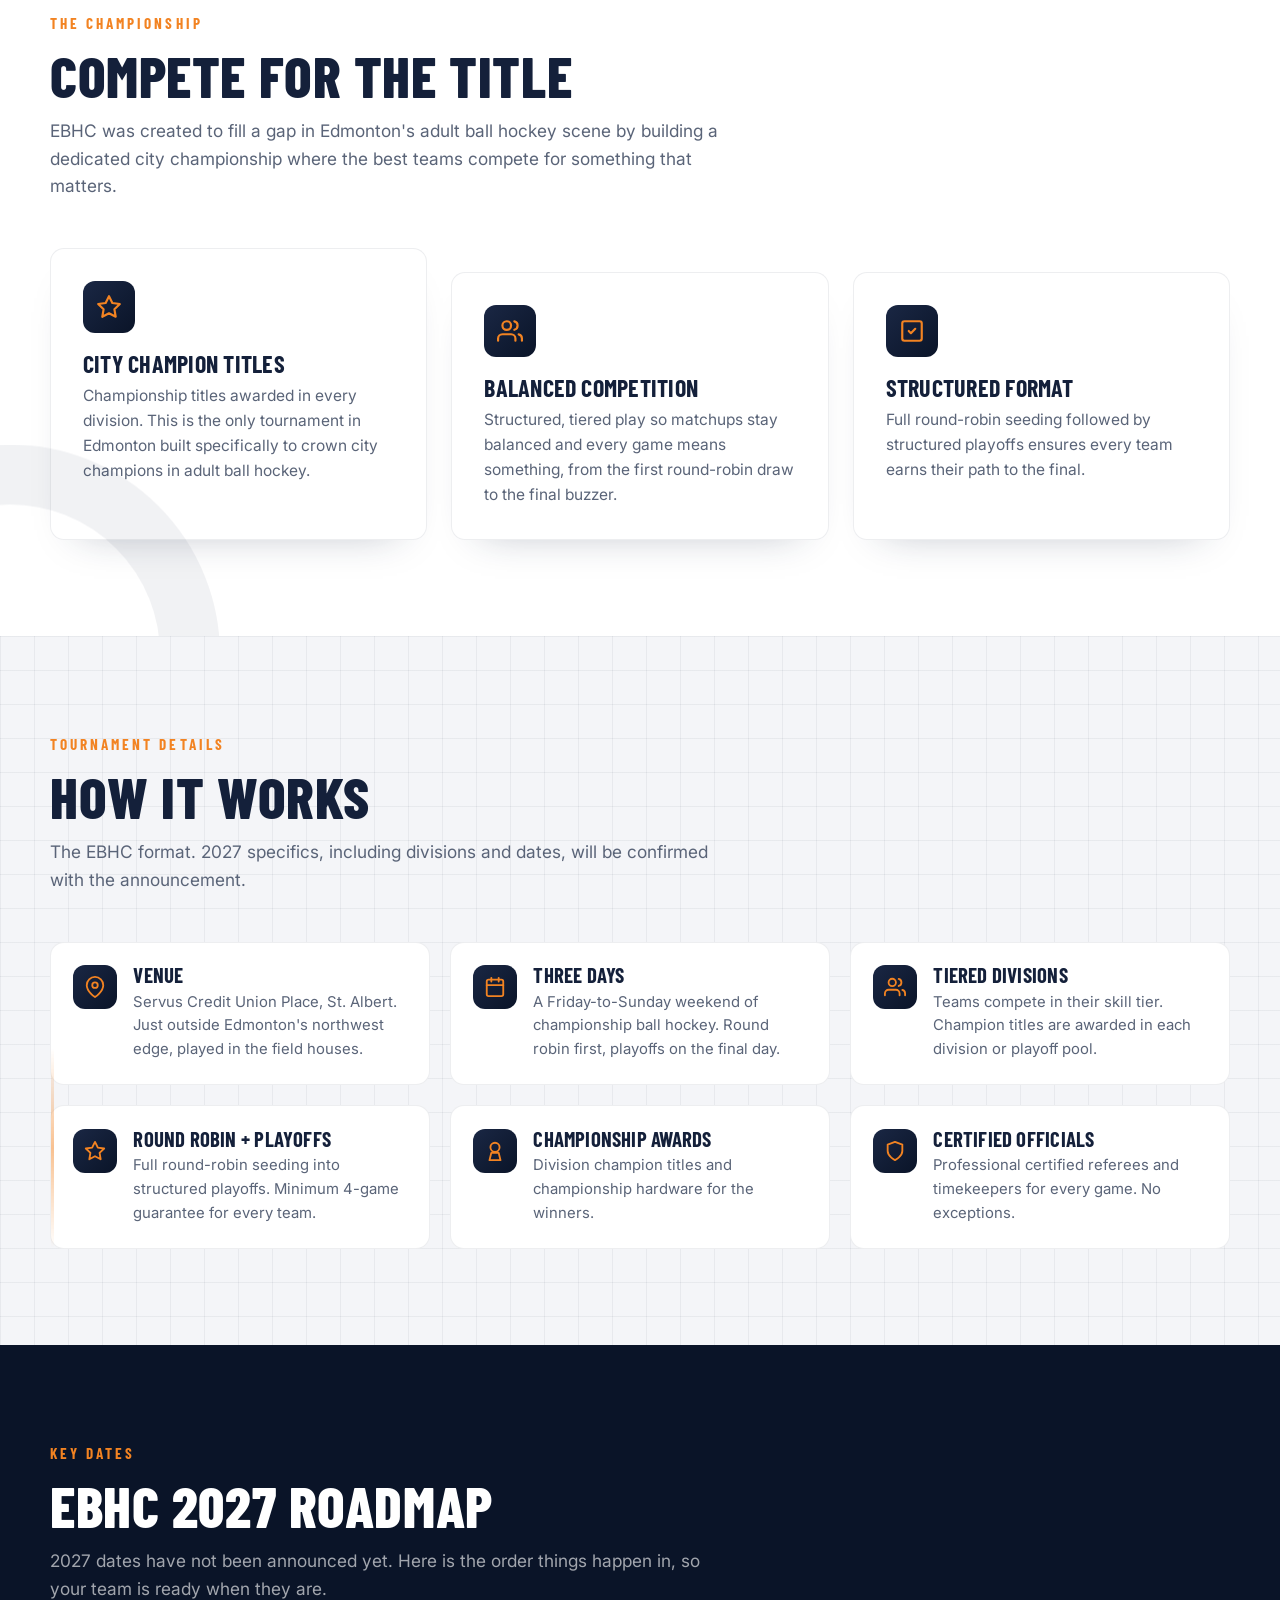
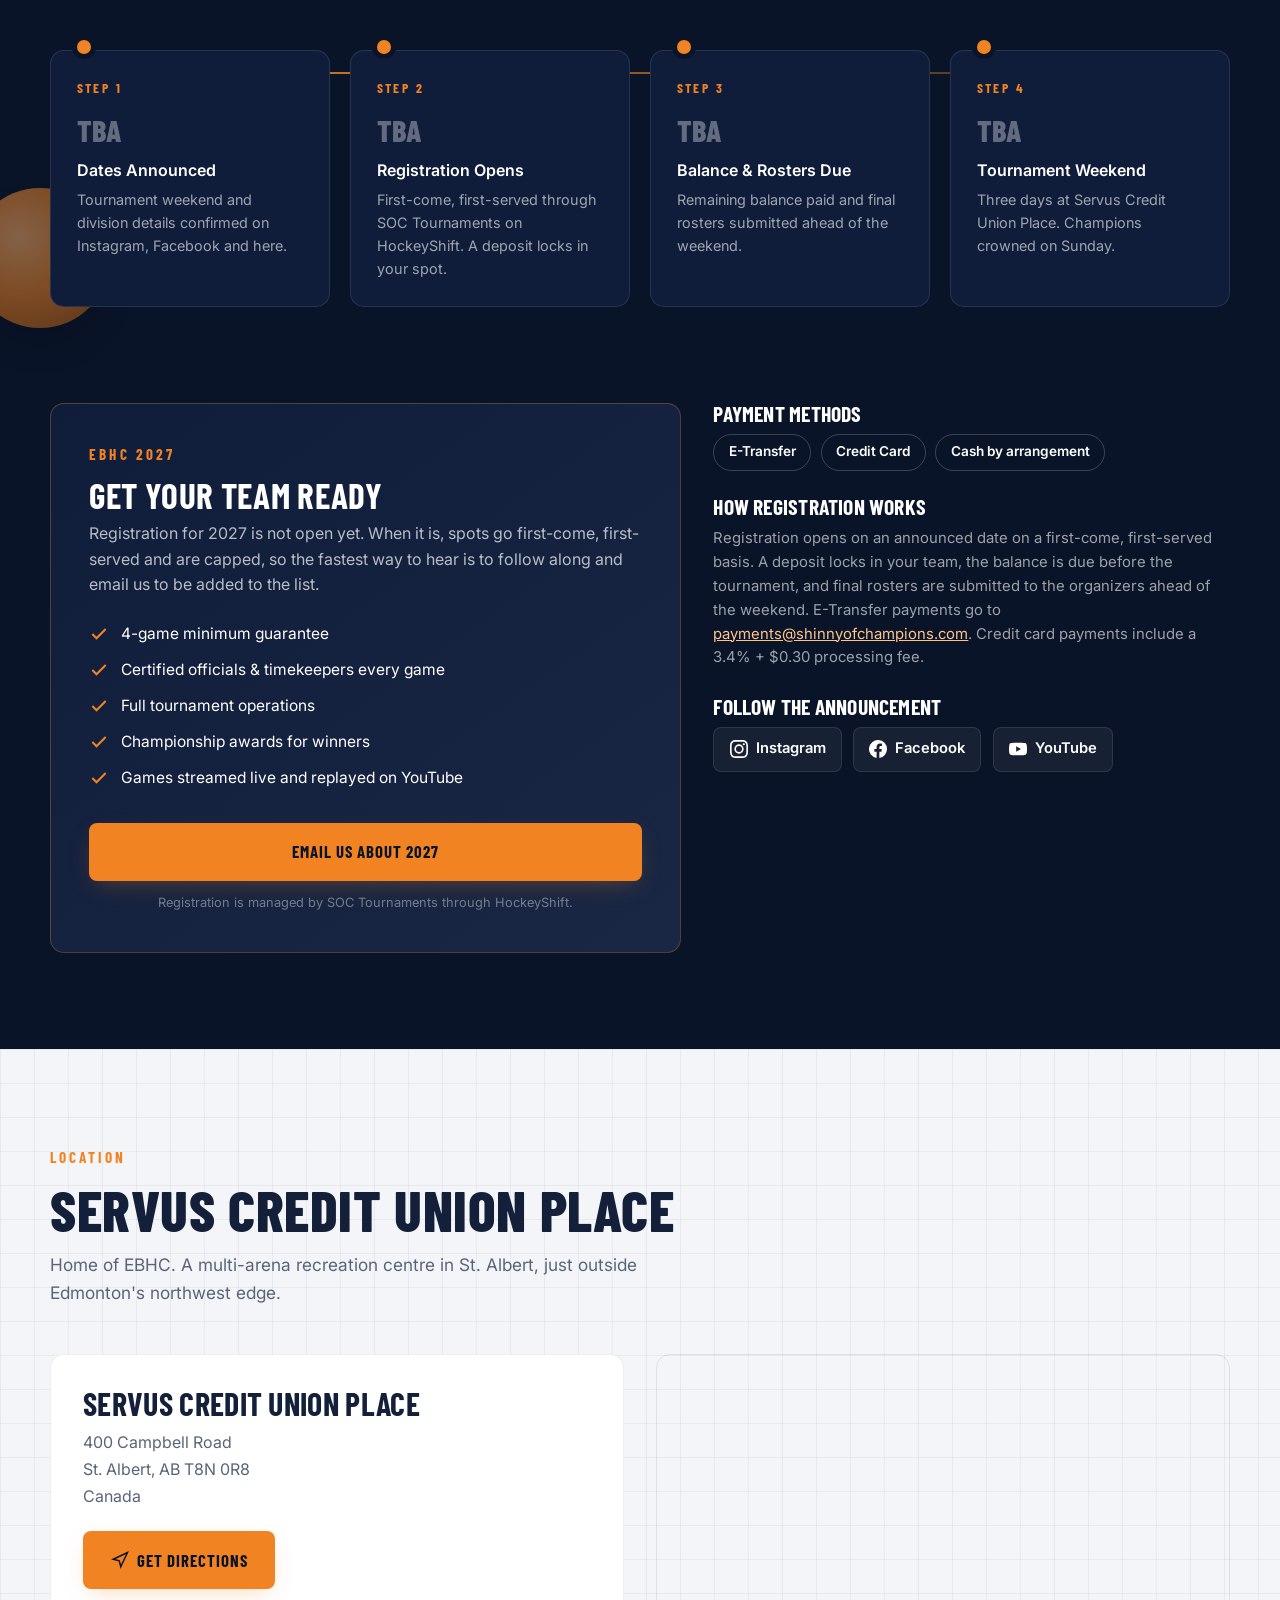
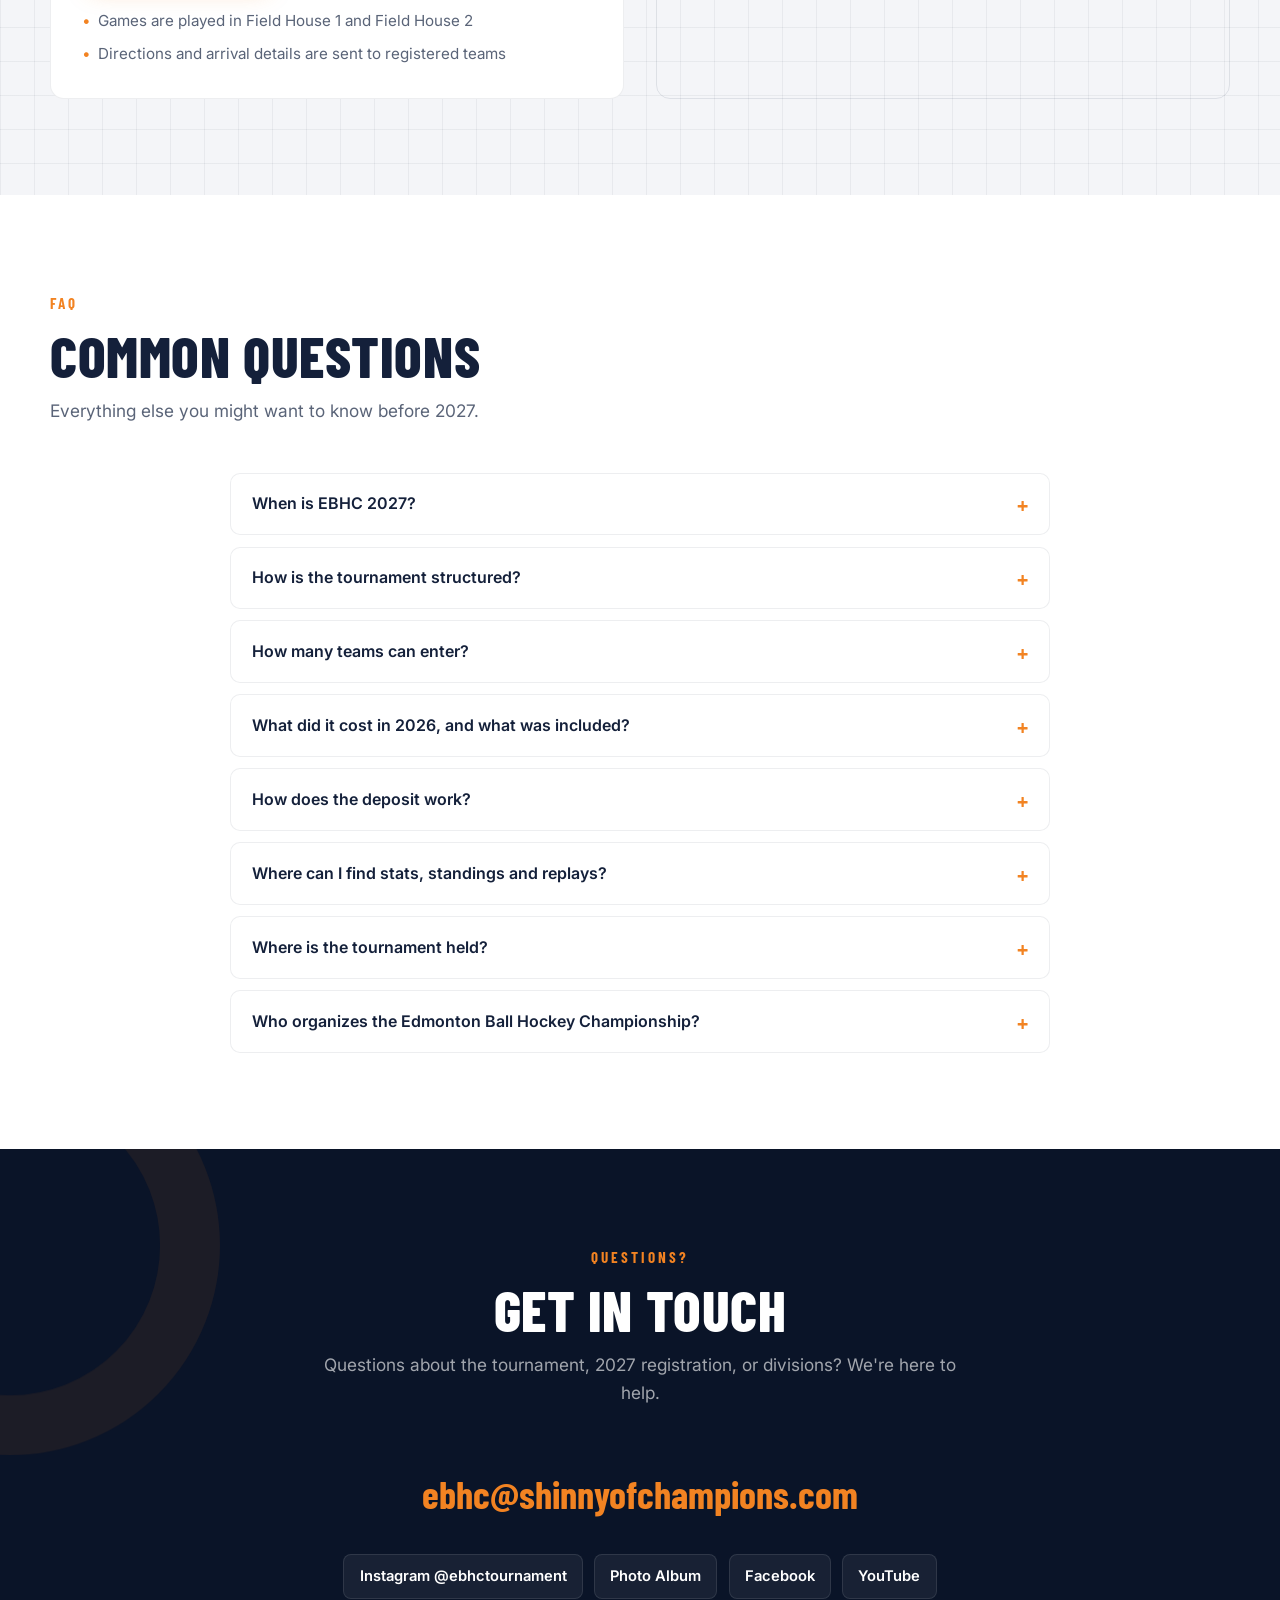
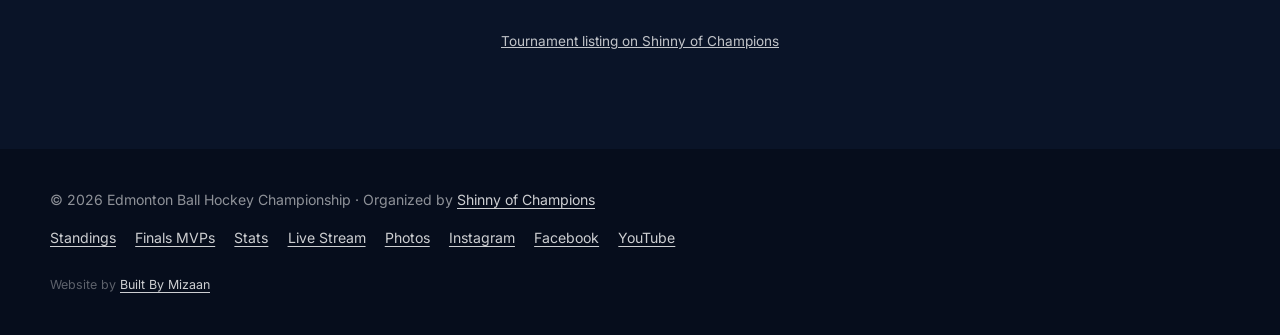
==== commit e39cf3eb: "Footer credit: Website by Built By Mizaan Co-Authored-By: Claude Fable 5.1 <noreply@anthropic.com>" ====
--- a/index.html
+++ b/index.html
@@ -27,7 +27,7 @@
   <link rel="preconnect" href="https://fonts.gstatic.com" crossorigin>
   <link href="https://fonts.googleapis.com/css2?family=Barlow+Condensed:wght@600;700;800&family=Inter:wght@400;500;600;700&display=swap" rel="stylesheet">
   <link rel="preload" as="image" href="assets/photos/hero-2026.jpg" media="(min-width: 801px)">
-  <link rel="stylesheet" href="assets/site.css?v=20260919a">
+  <link rel="stylesheet" href="assets/site.css?v=20260919b">
 
   <script type="application/ld+json">
   {
@@ -527,12 +527,13 @@
       <a href="https://www.facebook.com/ebhctournament" target="_blank" rel="noopener">Facebook</a>
       <a href="https://www.youtube.com/@ebhctournament" target="_blank" rel="noopener">YouTube</a>
     </div>
+    <p class="credit">Website by <a href="https://builtbymizaan.ca" target="_blank" rel="noopener">Built By Mizaan</a></p>
   </div>
 </footer>
 
 <div class="mobile-cta"><a href="standings/" class="btn btn-primary">Standings &amp; Replays</a></div>
 
-<script src="assets/site.js?v=20260919a"></script>
+<script src="assets/site.js?v=20260919b"></script>
 <script>
 (function () {
   var nav = document.querySelector('nav.top');
--- a/assets/site.css
+++ b/assets/site.css
@@ -214,6 +214,9 @@
 .foot a { color: rgba(255,255,255,.8); text-decoration: underline; text-underline-offset: 3px; }
 .foot a:hover { color: var(--orange); }
 .foot-links { display: flex; gap: 1.2rem; flex-wrap: wrap; }
+.credit { flex-basis: 100%; margin-top: .6rem; font-size: .78rem; color: rgba(255,255,255,.35); }
+.credit a { color: rgba(255,255,255,.55); text-decoration: underline; text-underline-offset: 3px; }
+.credit a:hover { color: var(--orange); }
 
 @media (max-width: 860px) {
   .games { grid-template-columns: 1fr; }
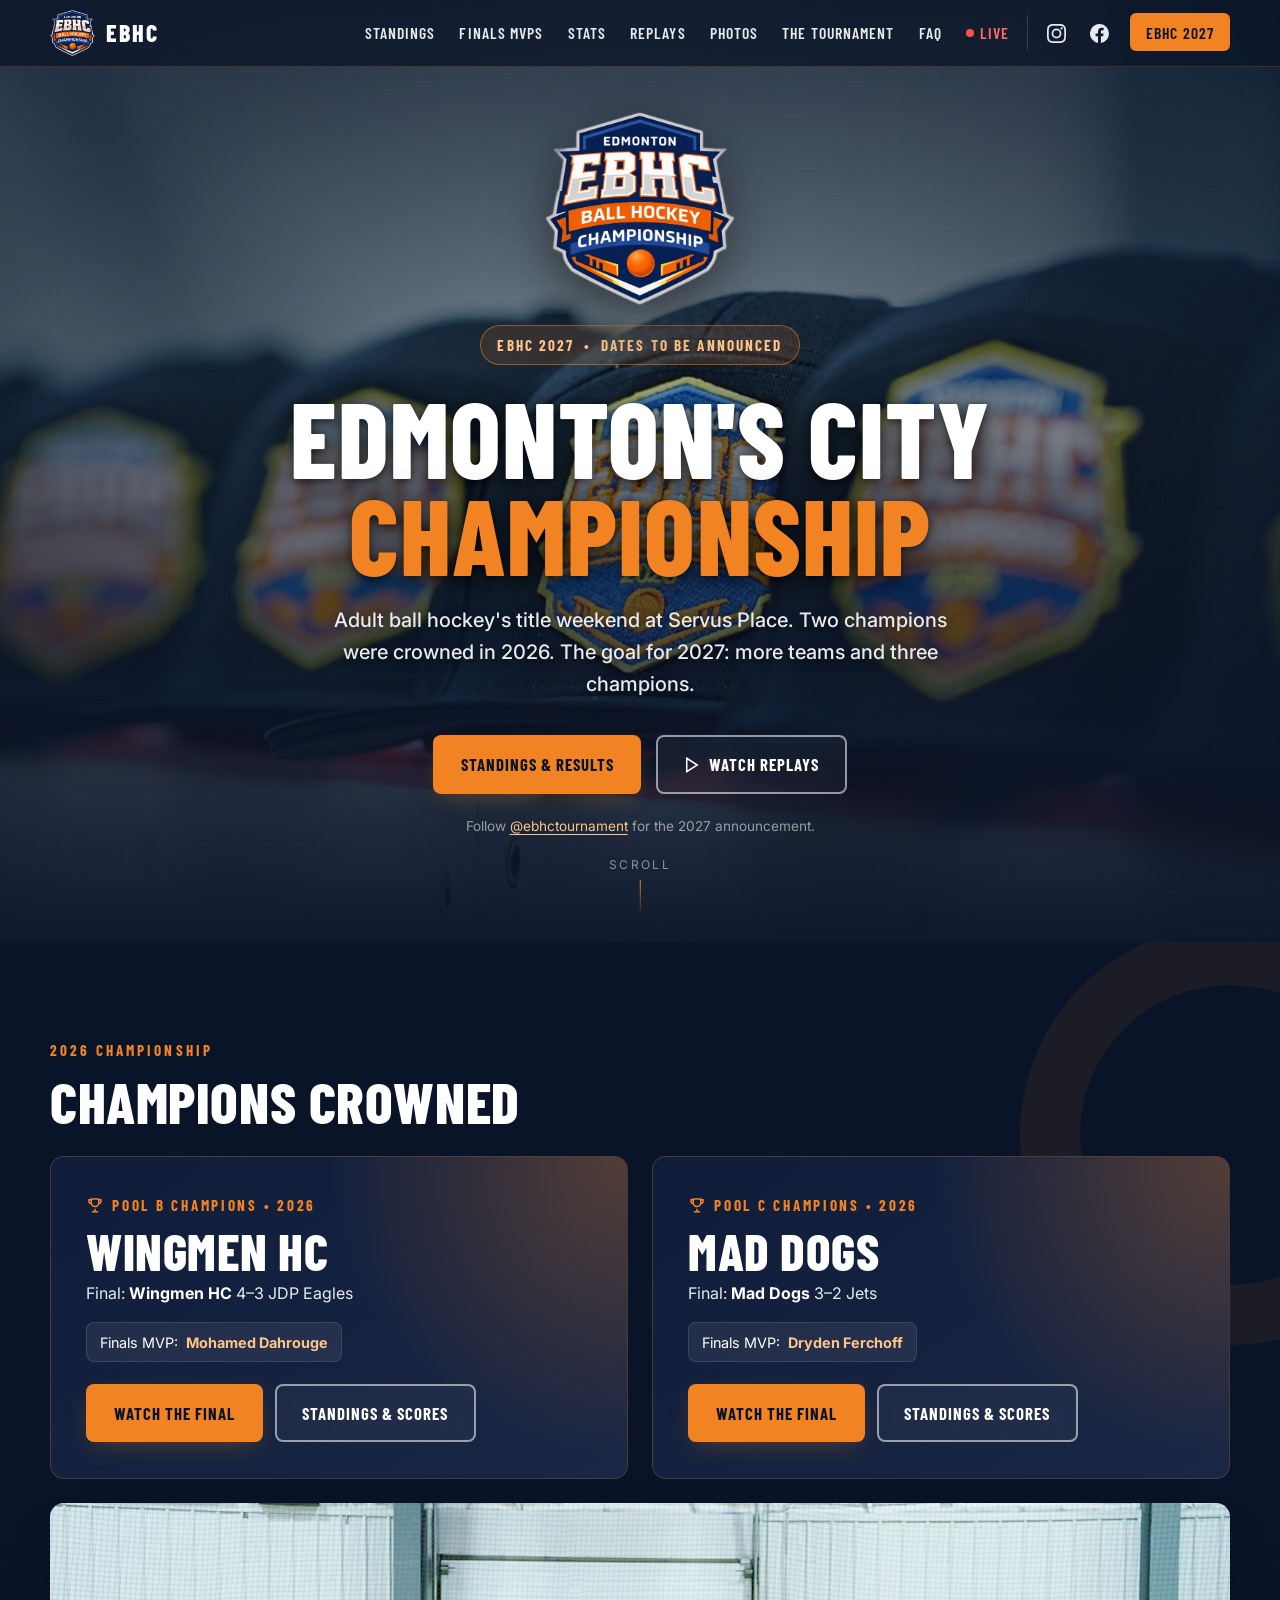
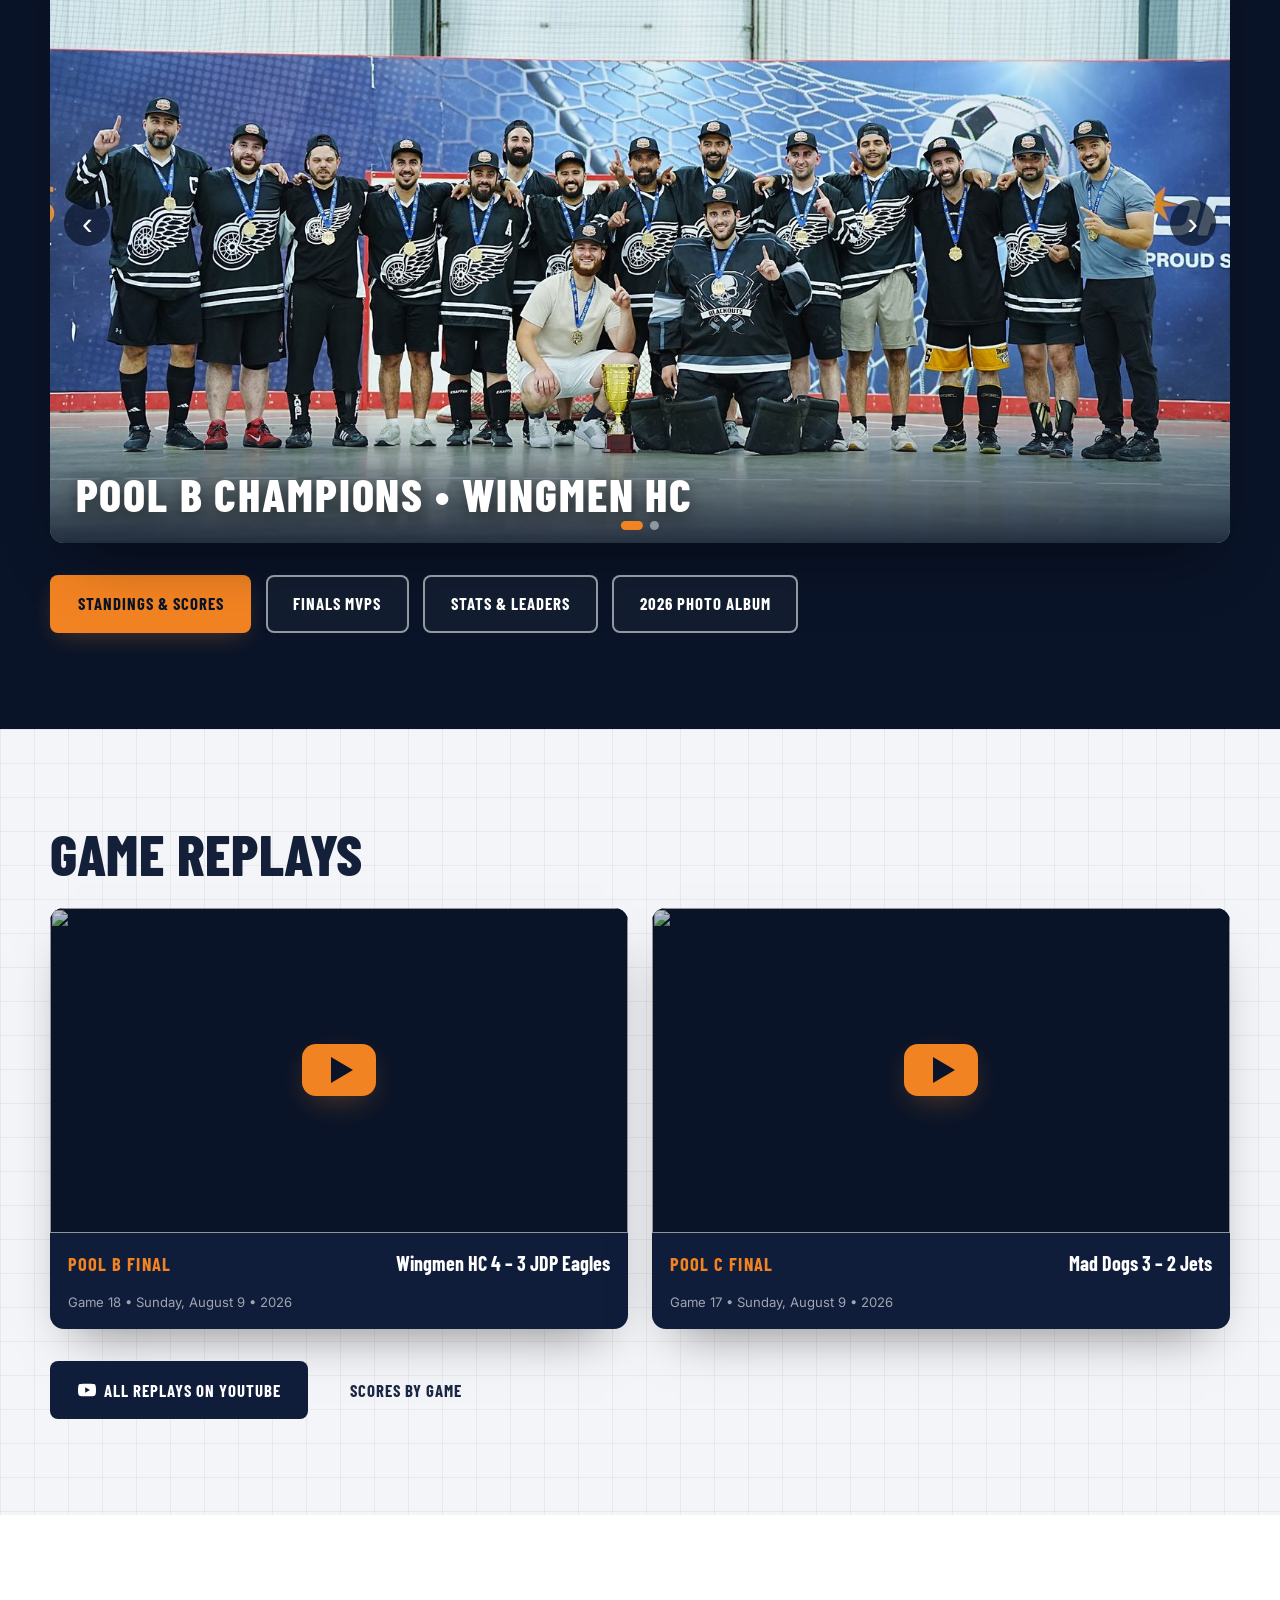
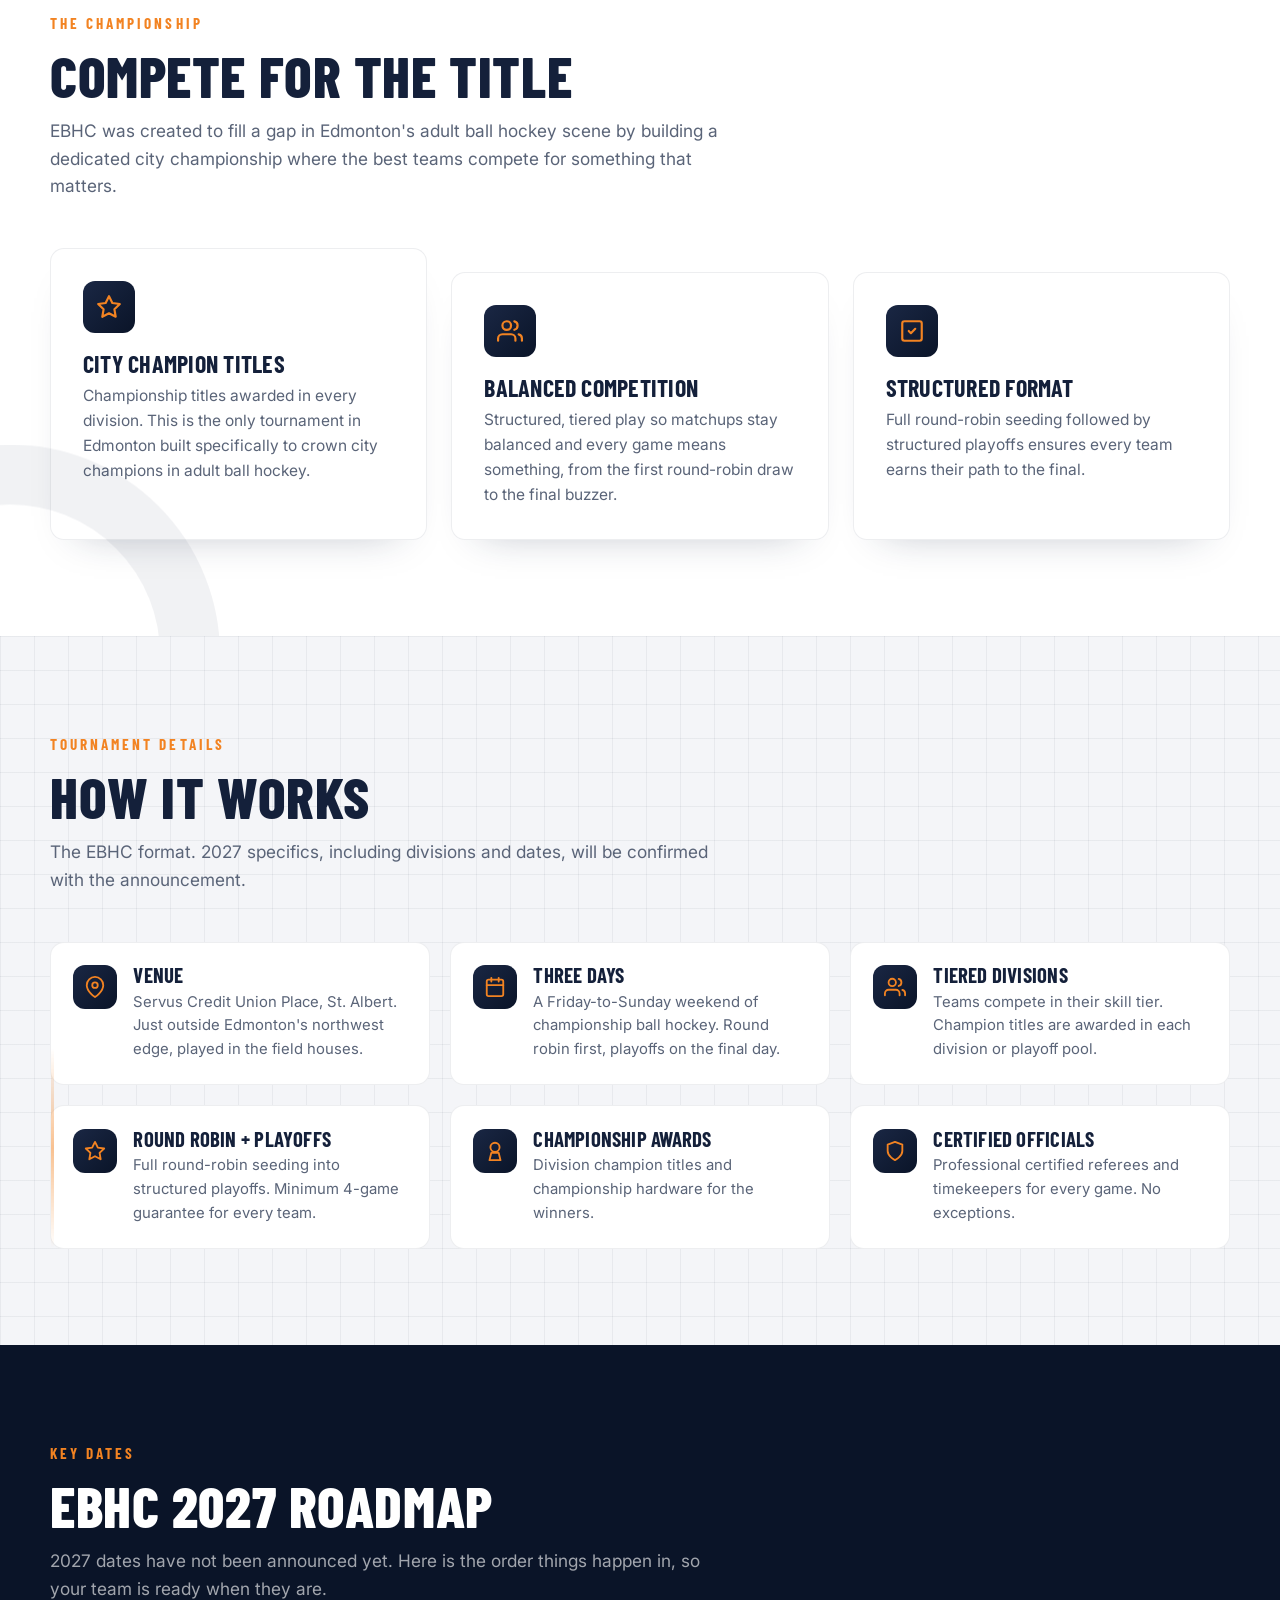
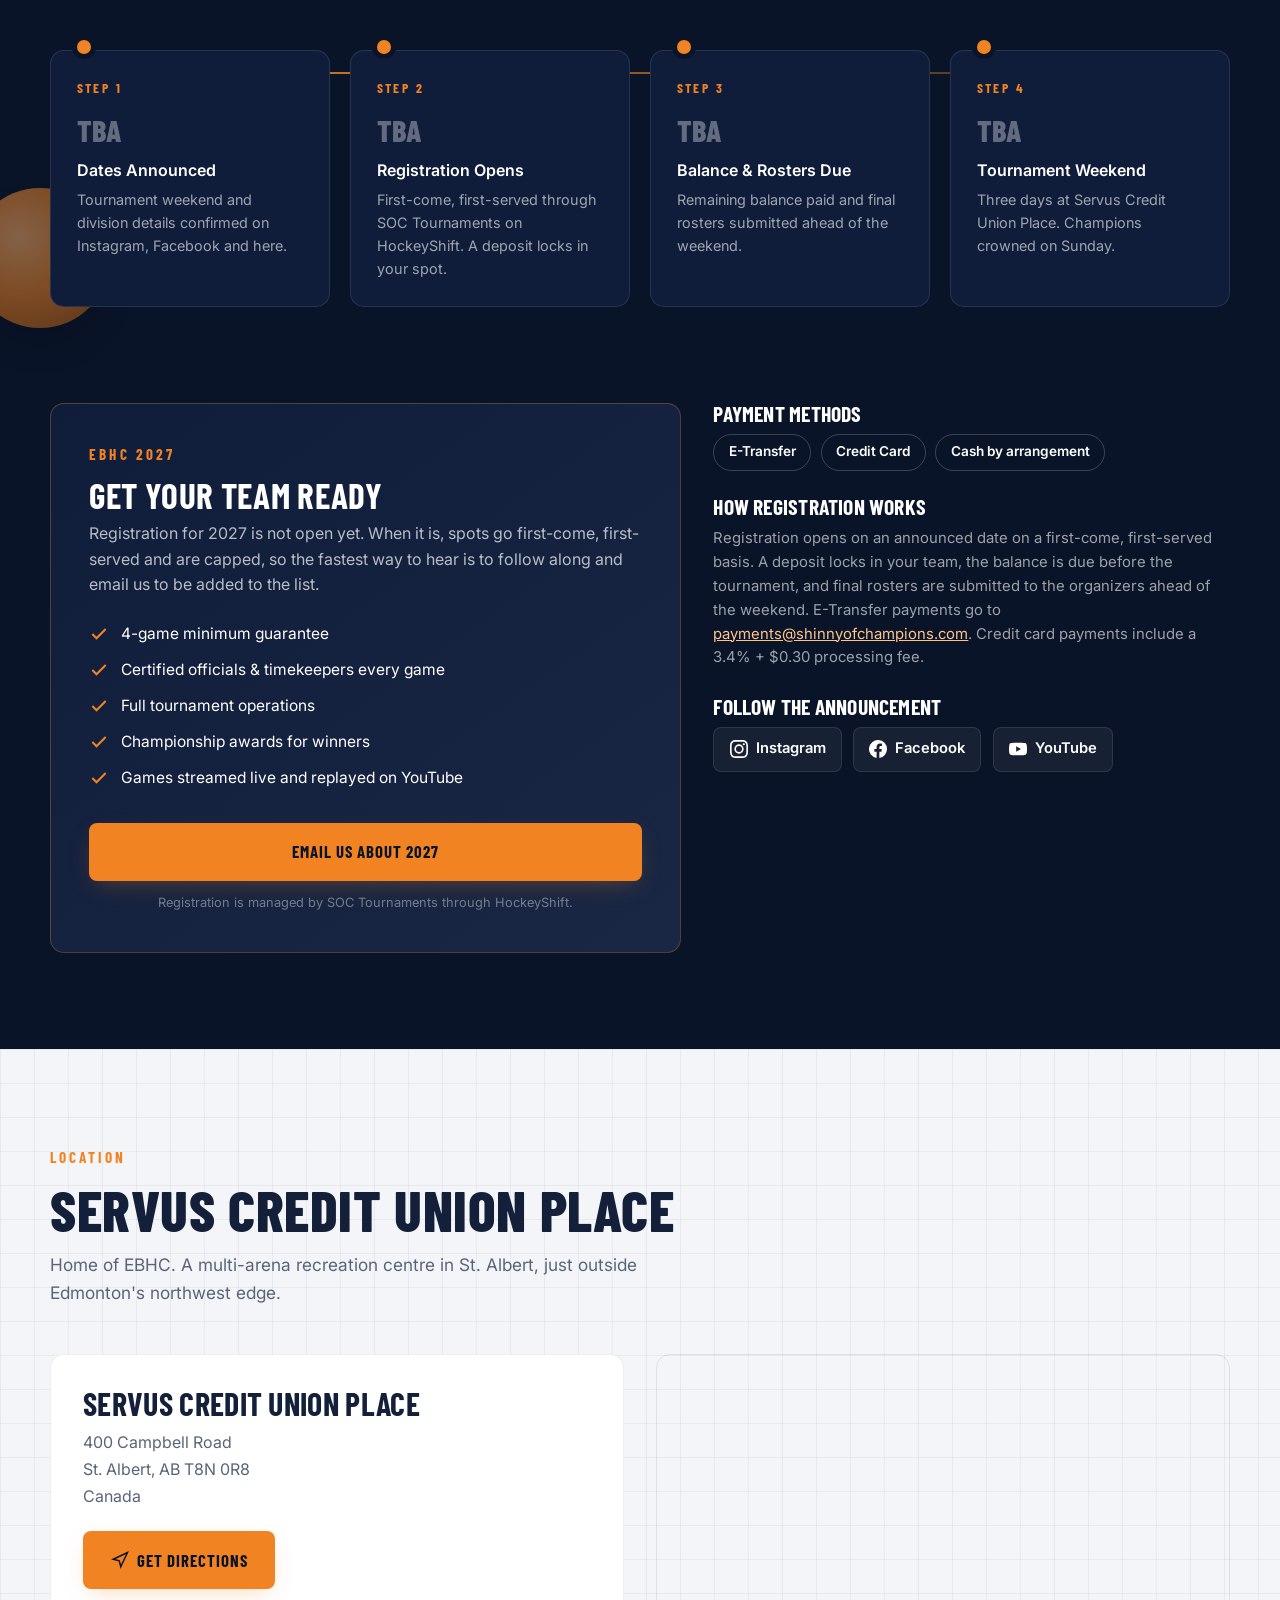
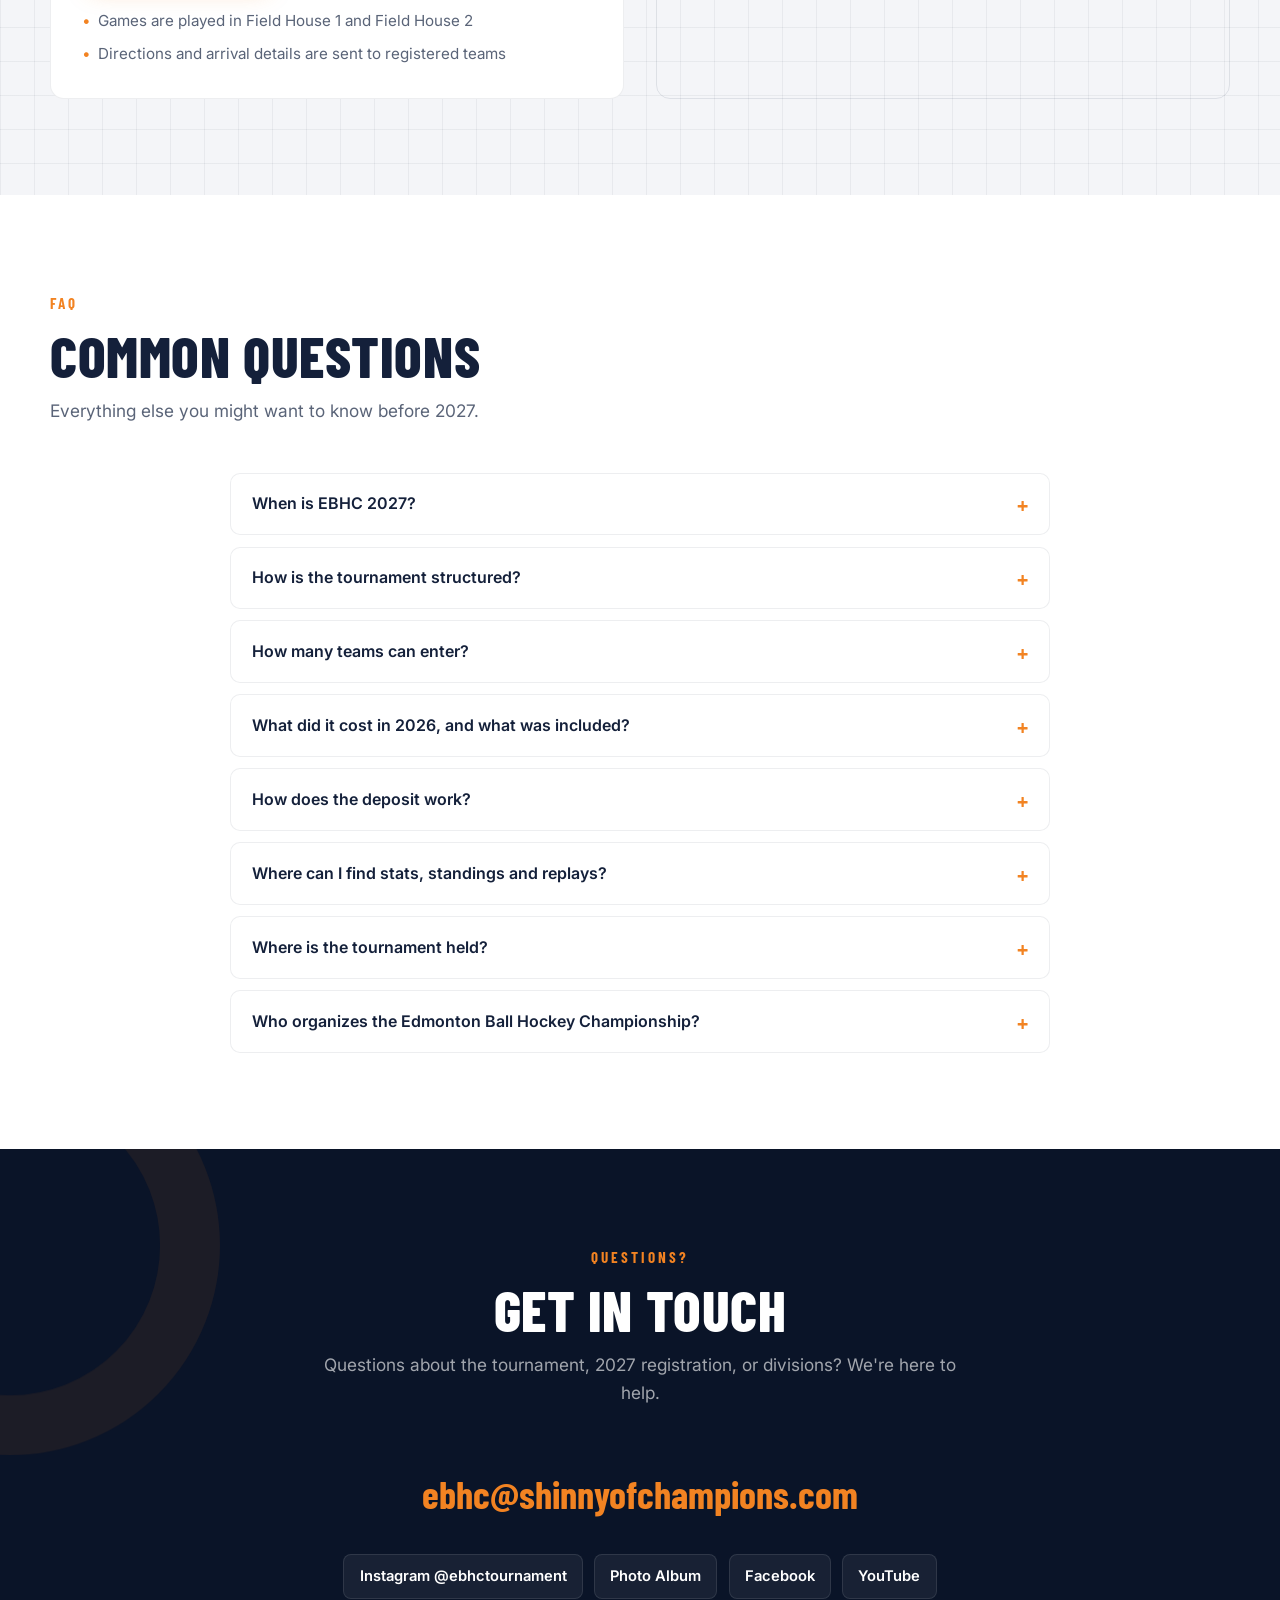
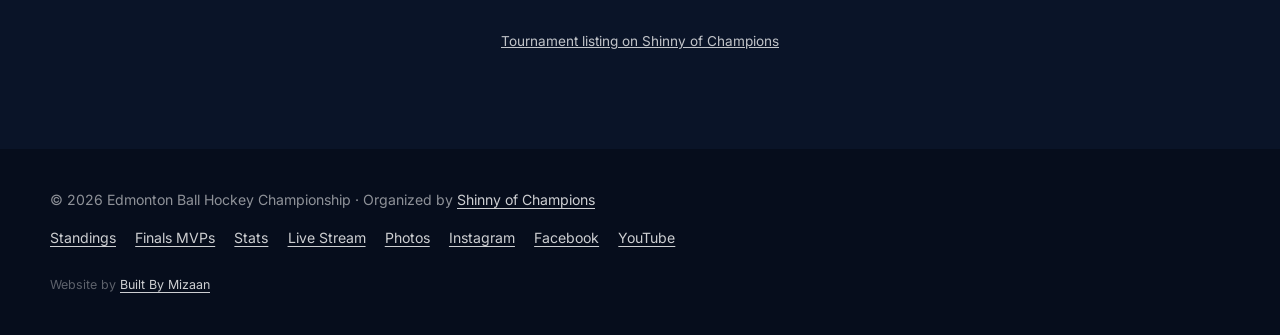
==== commit 895d9b6a: "Full-screen mobile menu with properly spaced social links Co-Authored-By: Claude Fable 5.1 <noreply@" ====
--- a/index.html
+++ b/index.html
@@ -27,7 +27,7 @@
   <link rel="preconnect" href="https://fonts.gstatic.com" crossorigin>
   <link href="https://fonts.googleapis.com/css2?family=Barlow+Condensed:wght@600;700;800&family=Inter:wght@400;500;600;700&display=swap" rel="stylesheet">
   <link rel="preload" as="image" href="assets/photos/hero-2026.jpg" media="(min-width: 801px)">
-  <link rel="stylesheet" href="assets/site.css?v=20260919b">
+  <link rel="stylesheet" href="assets/site.css?v=20260919d">
 
   <script type="application/ld+json">
   {
@@ -259,10 +259,15 @@
     }
     @media (max-width: 760px) {
       .nav-toggle { display: flex; }
-      .nav-links { position: fixed; top: 66px; left: 0; right: 0; background: rgba(10,20,40,.98); flex-direction: column; align-items: stretch; padding: .8rem 1.25rem 1.2rem; gap: .2rem; transform: translateY(-8px); opacity: 0; pointer-events: none; transition: opacity .2s, transform .2s; border-bottom: 1px solid rgba(242,131,34,.25); }
+      .nav-links { position: fixed; top: 66px; left: 0; right: 0; height: calc(100vh - 66px); height: calc(100dvh - 66px); background: var(--navy-900); flex-direction: column; align-items: stretch; justify-content: flex-start; padding: 1rem 1.25rem calc(2rem + env(safe-area-inset-bottom)); gap: .2rem; overflow-y: auto; transform: translateY(-8px); opacity: 0; pointer-events: none; transition: opacity .2s, transform .2s; border-bottom: 0; }
       .nav-links.open { opacity: 1; transform: none; pointer-events: auto; }
-      .nav-links a { display: block; padding: .8rem .5rem; font-size: 1.1rem; }
-      .nav-links .nav-cta { margin: .5rem 0 0; text-align: center; }
+      .nav-links a { display: block; padding: .95rem .5rem; font-size: 1.25rem; border-bottom: 1px solid rgba(255,255,255,.07); border-radius: 0; }
+      .nav-links .nav-cta { margin: 1rem 0 0; text-align: center; border-bottom: 0; border-radius: 8px; padding: .9rem; }
+      .nav-links .nav-social { border-left: 0; padding-left: 0; margin: 1rem 0 0; gap: .6rem; }
+      .nav-links .nav-social a { display: flex; align-items: center; justify-content: center; gap: .6rem; flex: 1; border: 1px solid rgba(255,255,255,.18); border-radius: 8px; padding: .8rem; font-family: var(--head); font-weight: 600; text-transform: uppercase; letter-spacing: .07em; font-size: 1.05rem; border-bottom: 1px solid rgba(255,255,255,.18); }
+      .nav-links .nav-social a svg { width: 20px; height: 20px; flex-shrink: 0; }
+      .nav-links .nav-social a span { display: inline; }
+      html.menu-open, html.menu-open body { overflow: hidden; }
       section { padding: 4.2rem 0; }
       .grid-3, .details-grid, .reg-layout, .venue-layout, .timeline { grid-template-columns: 1fr; }
       .hero { padding-top: 6rem; padding-bottom: 3.5rem; }
@@ -533,7 +538,7 @@
 
 <div class="mobile-cta"><a href="standings/" class="btn btn-primary">Standings &amp; Replays</a></div>
 
-<script src="assets/site.js?v=20260919b"></script>
+<script src="assets/site.js?v=20260919d"></script>
 <script>
 (function () {
   var nav = document.querySelector('nav.top');
--- a/assets/site.css
+++ b/assets/site.css
@@ -54,11 +54,6 @@
 .nav-social a svg { width: 19px; height: 19px; fill: currentColor; }
 .nav-social a span { display: none; }
 .nav-social a:hover { color: var(--orange); }
-@media (max-width: 760px) {
-  .nav-social { border-left: 0; padding-left: 0; margin: .3rem 0 0; gap: .6rem; }
-  .nav-social a { flex: 1; justify-content: center; border: 1px solid rgba(255,255,255,.18); border-radius: 8px; padding: .7rem; font-family: var(--head); font-weight: 600; text-transform: uppercase; letter-spacing: .07em; font-size: 1rem; }
-  .nav-social a span { display: inline; }
-}
 
 /* PAGE HERO + YEAR FILTER */
 .page-hero { background: var(--navy-900); color: var(--white); padding: 8rem 0 3.5rem; position: relative; overflow: hidden; isolation: isolate; }
@@ -223,10 +218,15 @@
 }
 @media (max-width: 760px) {
   .nav-toggle { display: flex; }
-  .nav-links { position: fixed; top: 66px; left: 0; right: 0; background: rgba(10,20,40,.98); flex-direction: column; align-items: stretch; padding: .8rem 1.25rem 1.2rem; gap: .2rem; transform: translateY(-8px); opacity: 0; pointer-events: none; transition: opacity .2s, transform .2s; border-bottom: 1px solid rgba(242,131,34,.25); }
+  .nav-links { position: fixed; top: 66px; left: 0; right: 0; height: calc(100vh - 66px); height: calc(100dvh - 66px); background: var(--navy-900); flex-direction: column; align-items: stretch; justify-content: flex-start; padding: 1rem 1.25rem calc(2rem + env(safe-area-inset-bottom)); gap: .2rem; overflow-y: auto; transform: translateY(-8px); opacity: 0; pointer-events: none; transition: opacity .2s, transform .2s; border-bottom: 0; }
   .nav-links.open { opacity: 1; transform: none; pointer-events: auto; }
-  .nav-links a { display: block; padding: .8rem .5rem; font-size: 1.1rem; }
-  .nav-links .nav-cta { margin: .5rem 0 0; text-align: center; }
+  .nav-links a { display: block; padding: .95rem .5rem; font-size: 1.25rem; border-bottom: 1px solid rgba(255,255,255,.07); border-radius: 0; }
+  .nav-links .nav-cta { margin: 1rem 0 0; text-align: center; border-bottom: 0; border-radius: 8px; padding: .9rem; }
+  .nav-links .nav-social { border-left: 0; padding-left: 0; margin: 1rem 0 0; gap: .6rem; }
+  .nav-links .nav-social a { display: flex; align-items: center; justify-content: center; gap: .6rem; flex: 1; border: 1px solid rgba(255,255,255,.18); border-radius: 8px; padding: .8rem; font-family: var(--head); font-weight: 600; text-transform: uppercase; letter-spacing: .07em; font-size: 1.05rem; border-bottom: 1px solid rgba(255,255,255,.18); }
+  .nav-links .nav-social a svg { width: 20px; height: 20px; flex-shrink: 0; }
+  .nav-links .nav-social a span { display: inline; }
+  html.menu-open, html.menu-open body { overflow: hidden; }
   section { padding: 3.5rem 0; }
   .page-hero { padding-top: 6.5rem; }
   .champ { padding: 1.6rem; }
